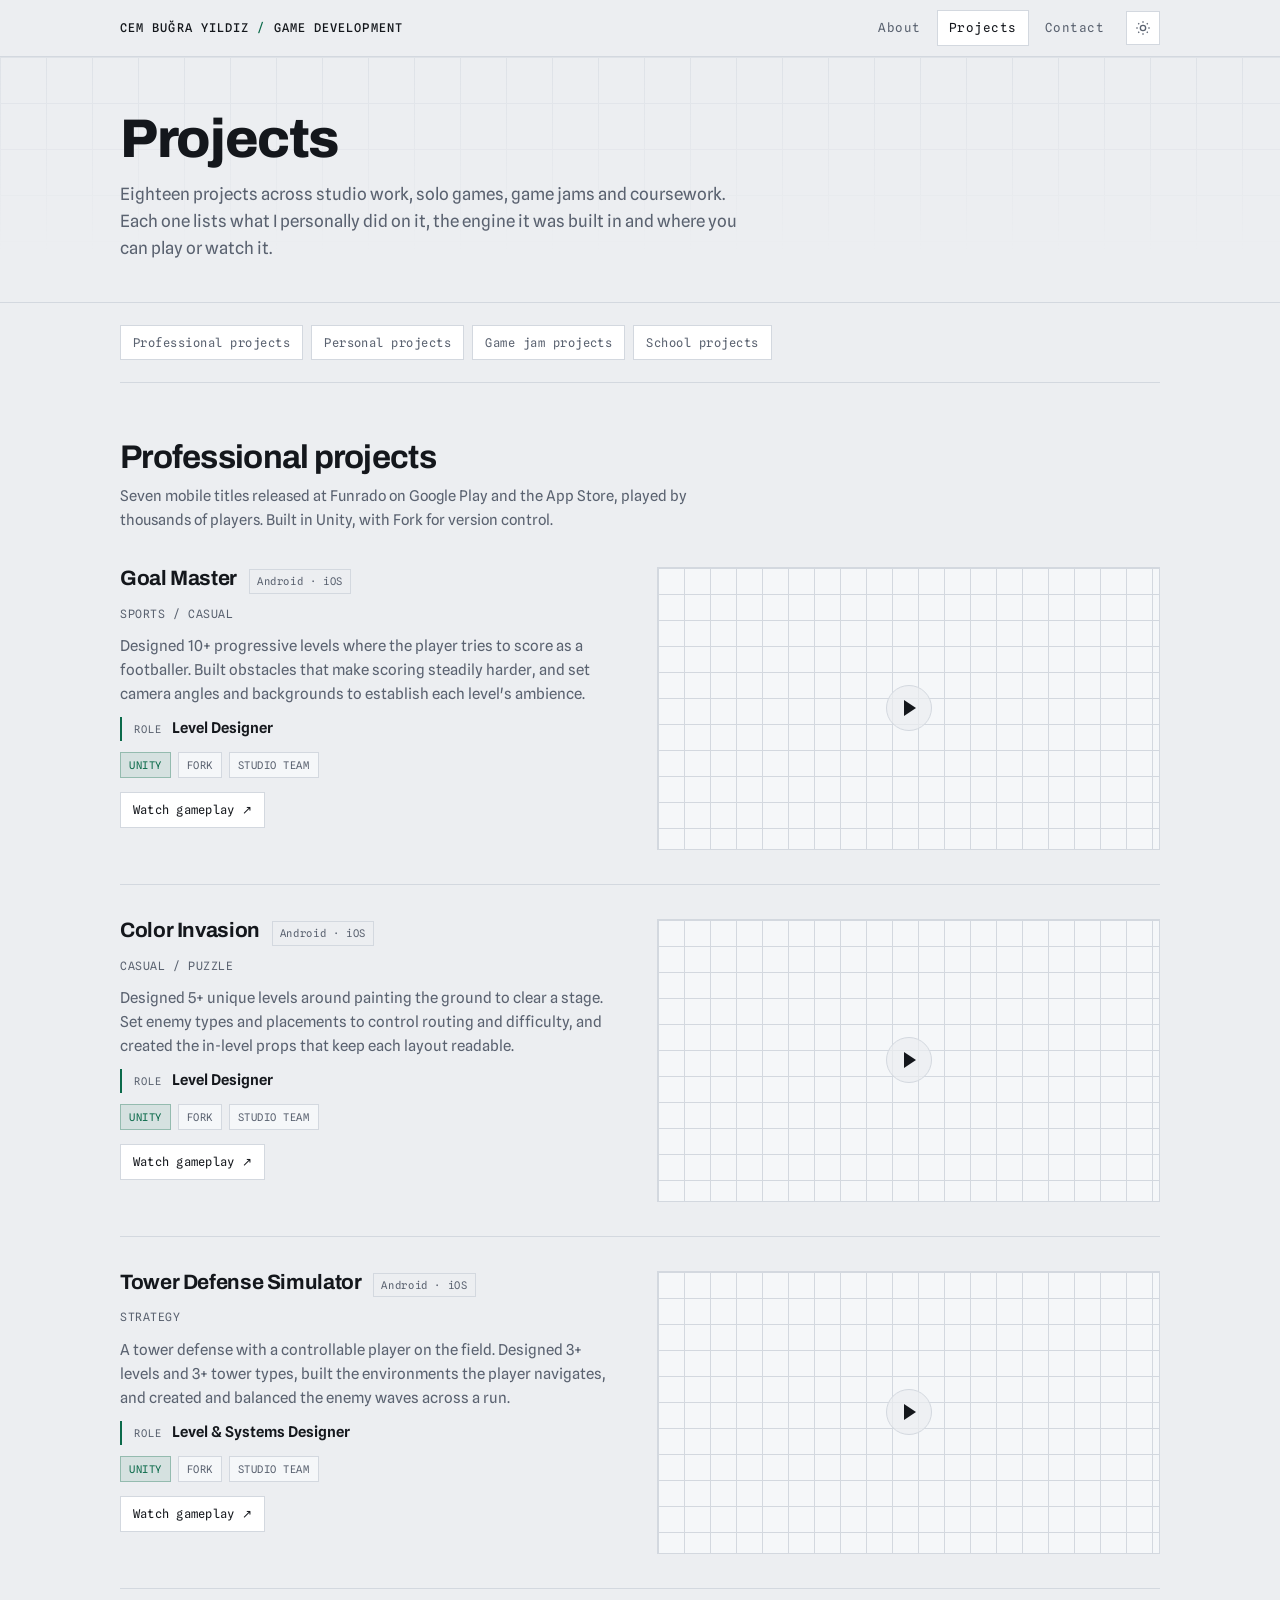
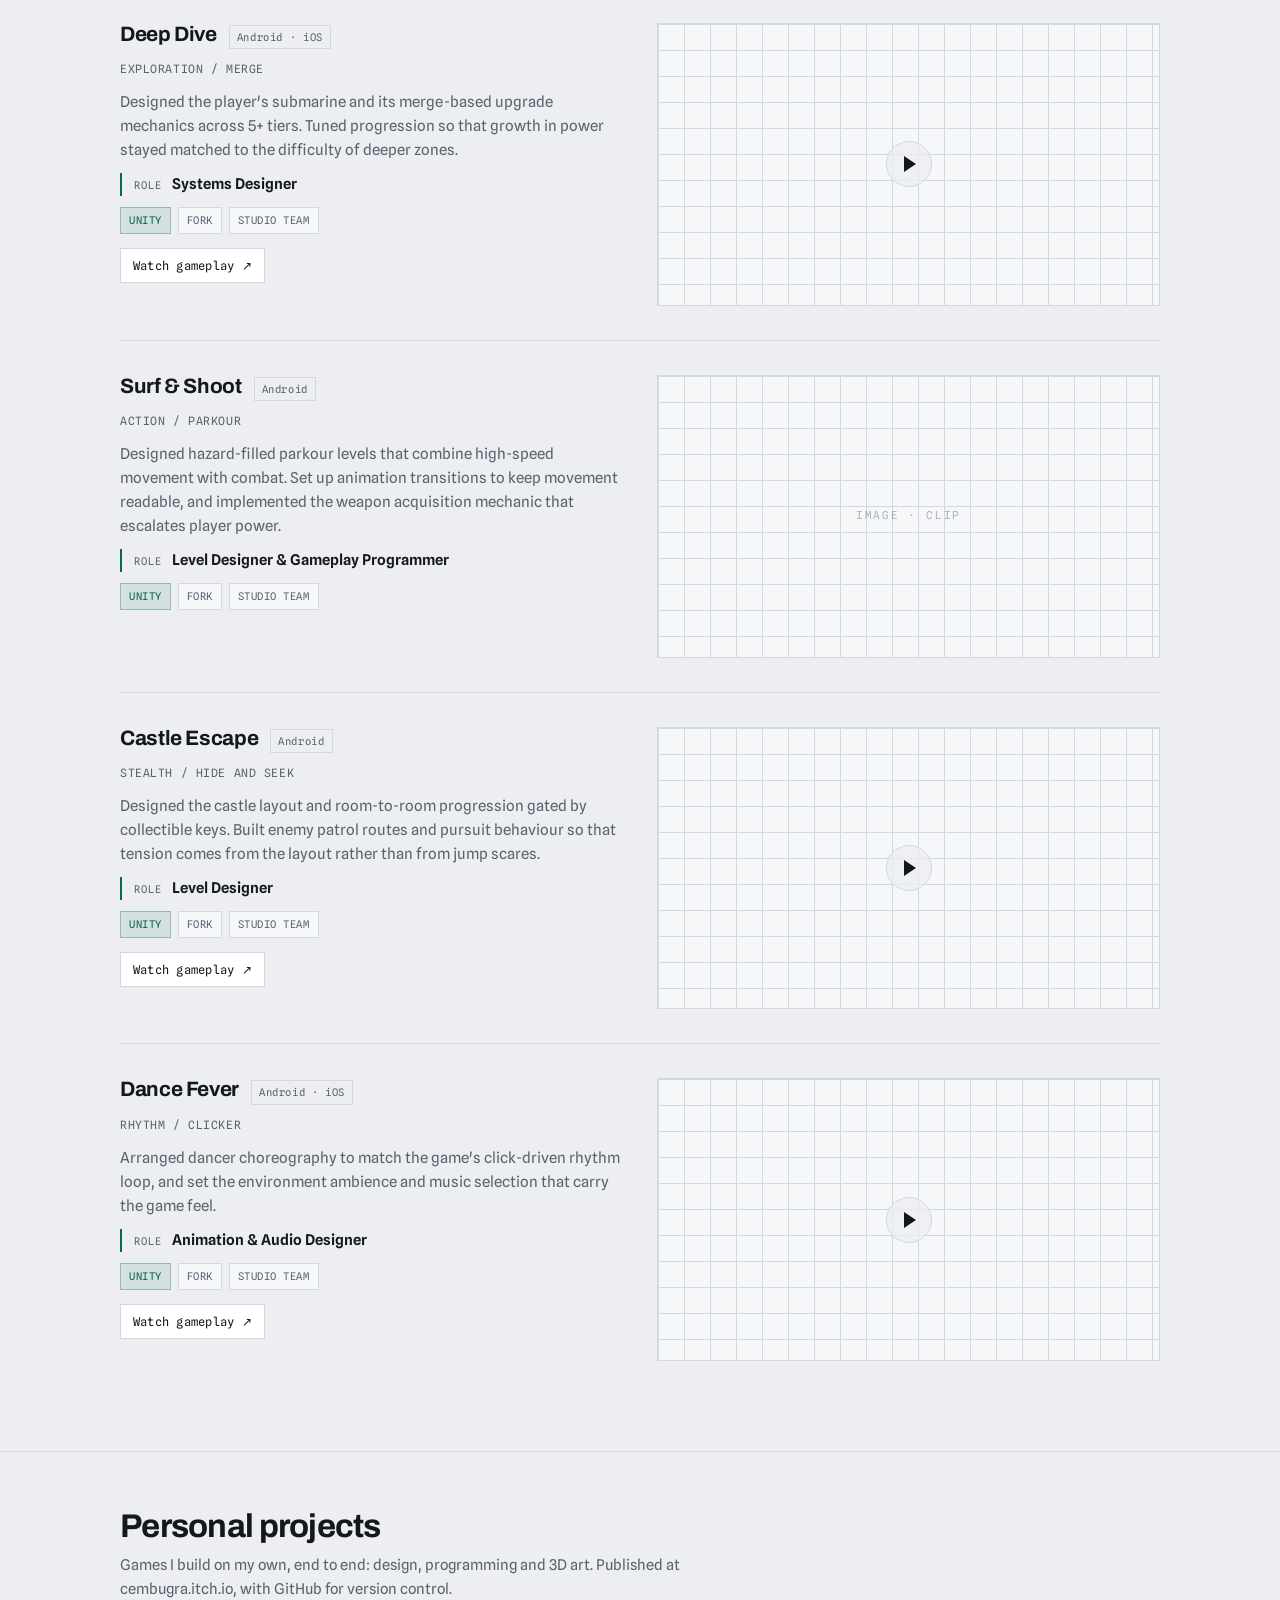
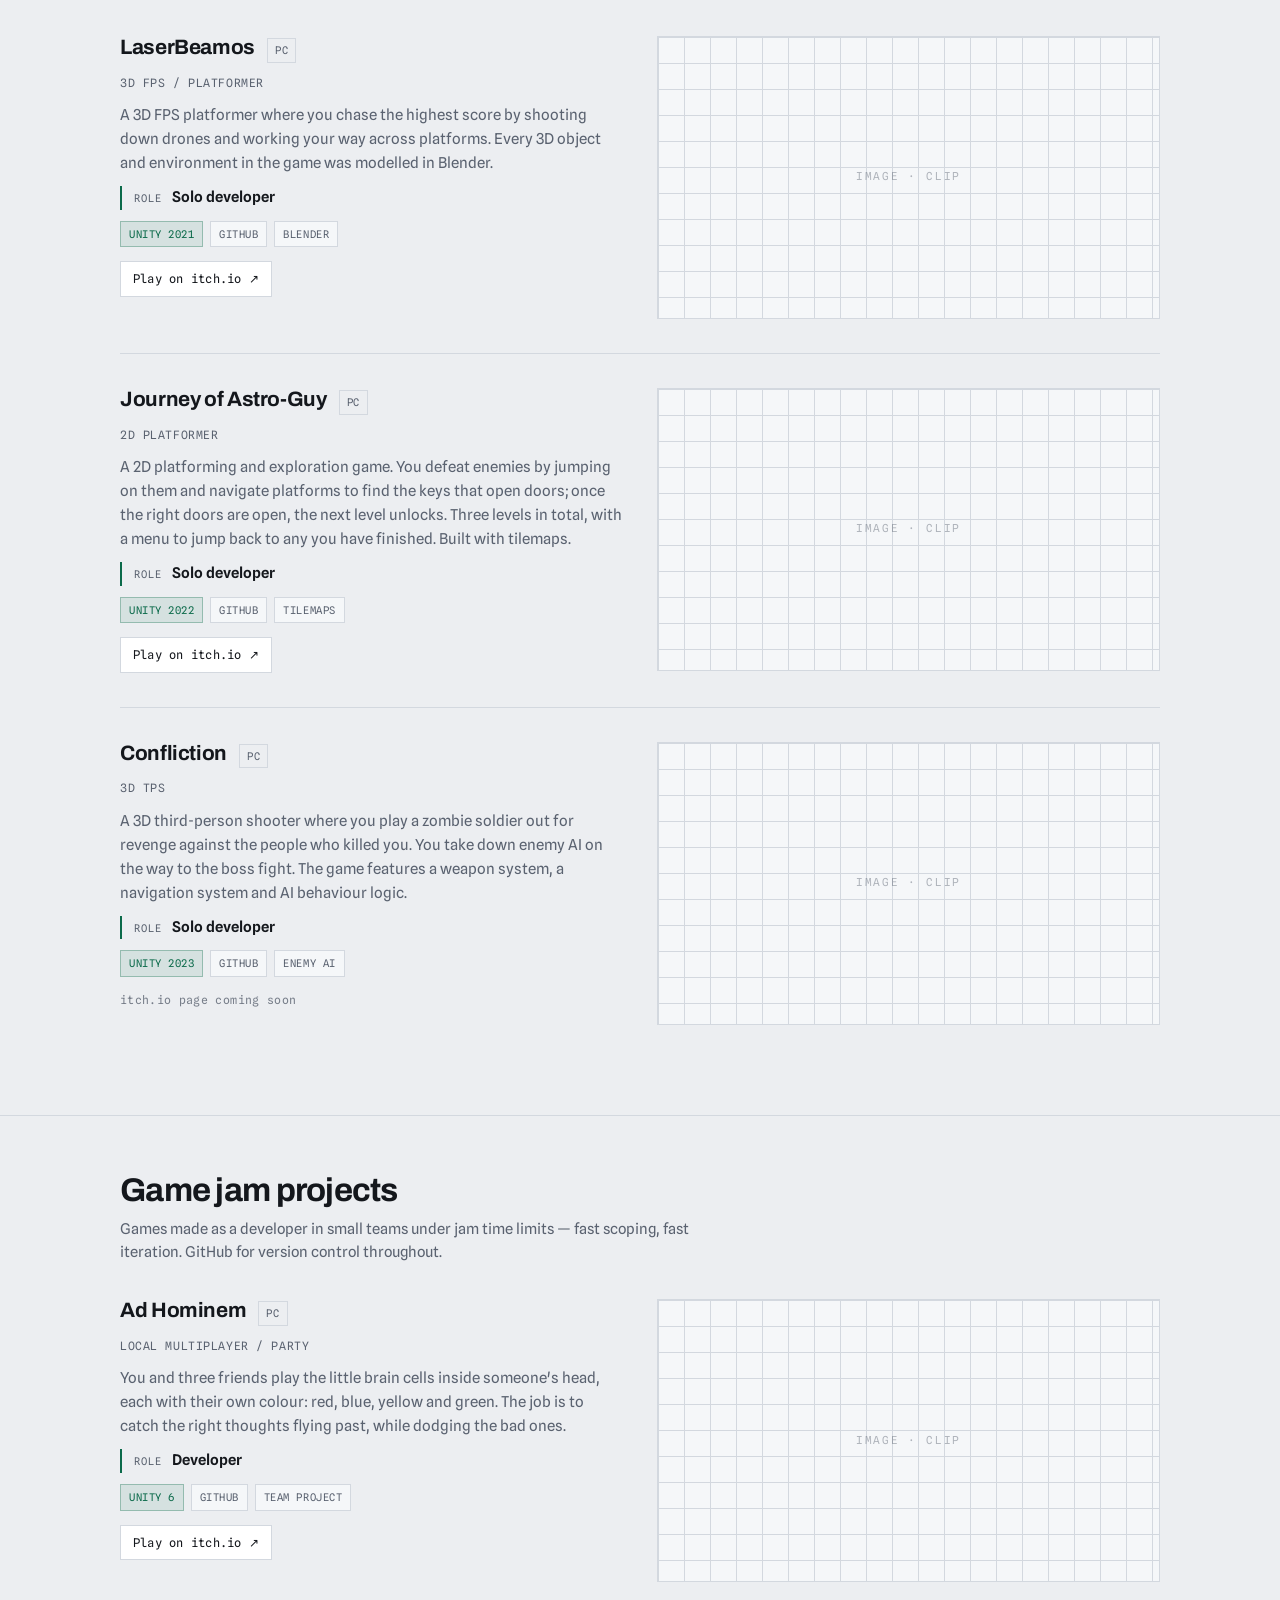
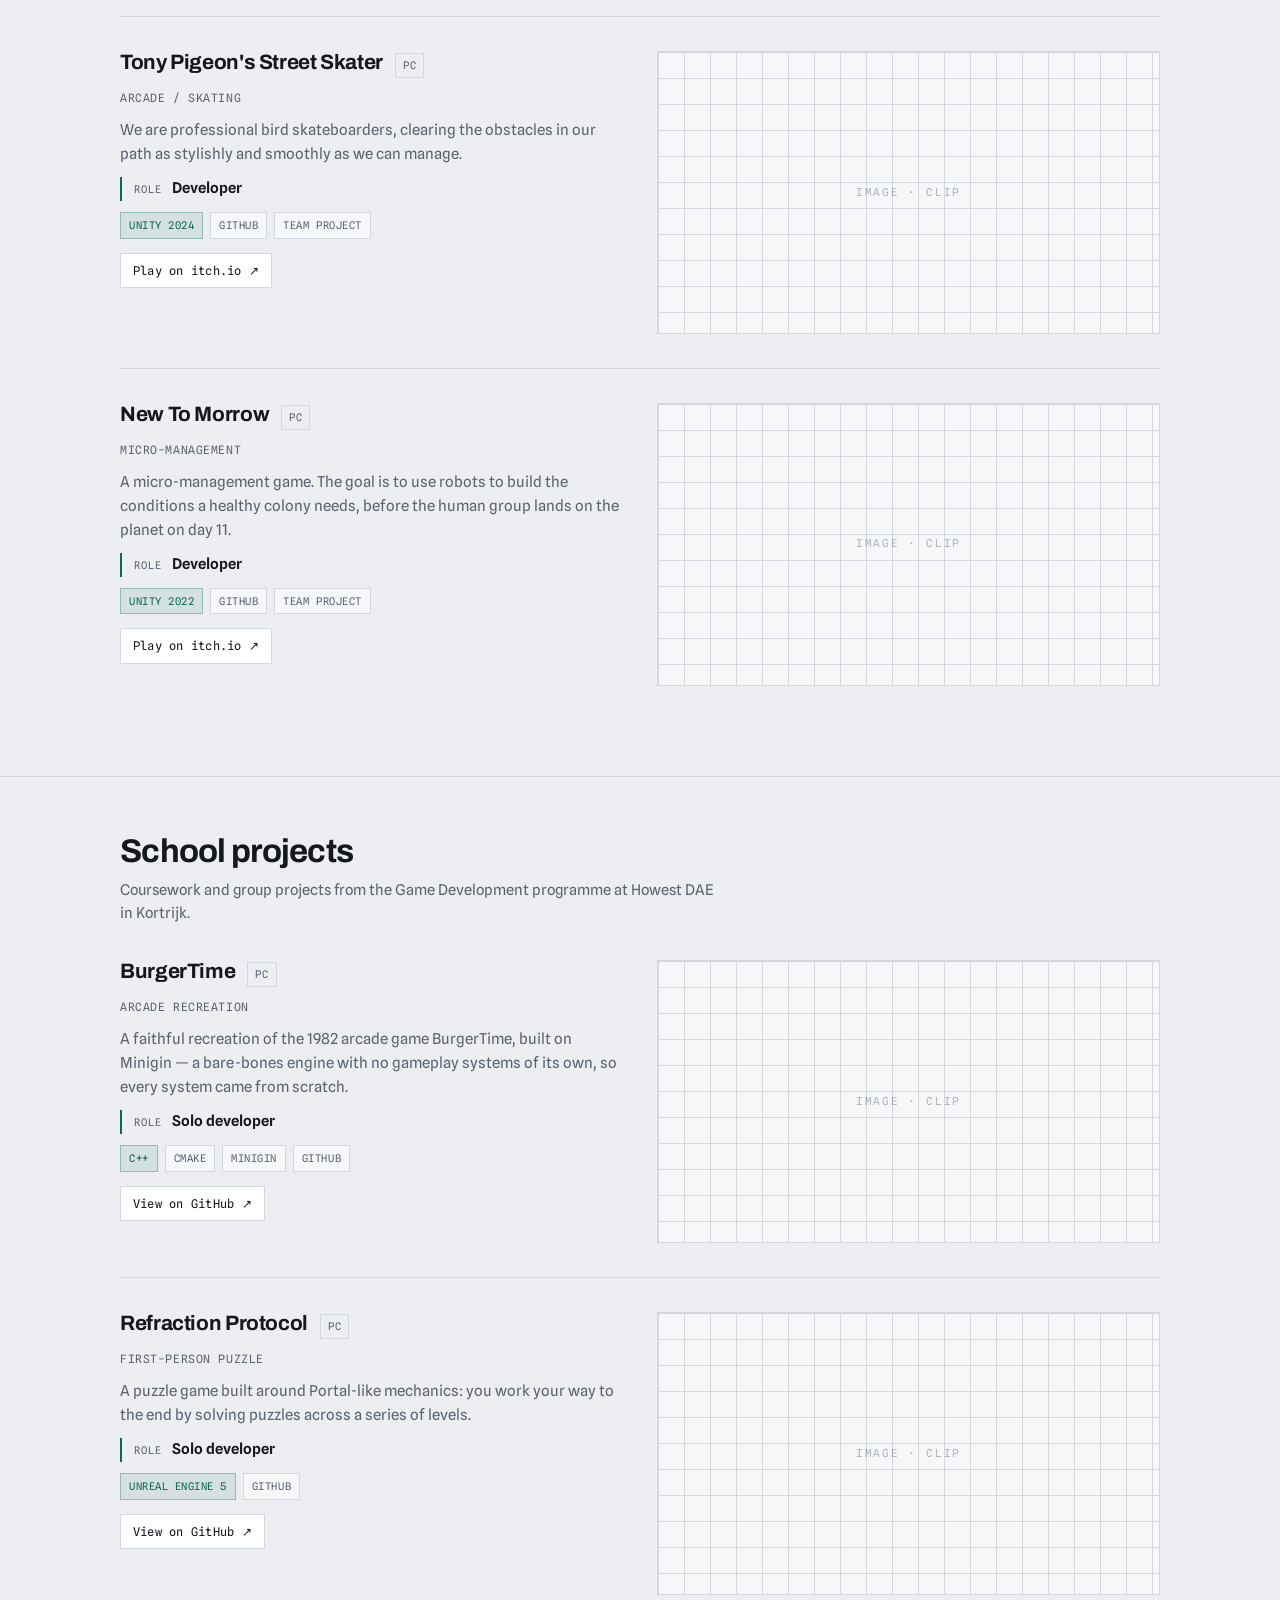
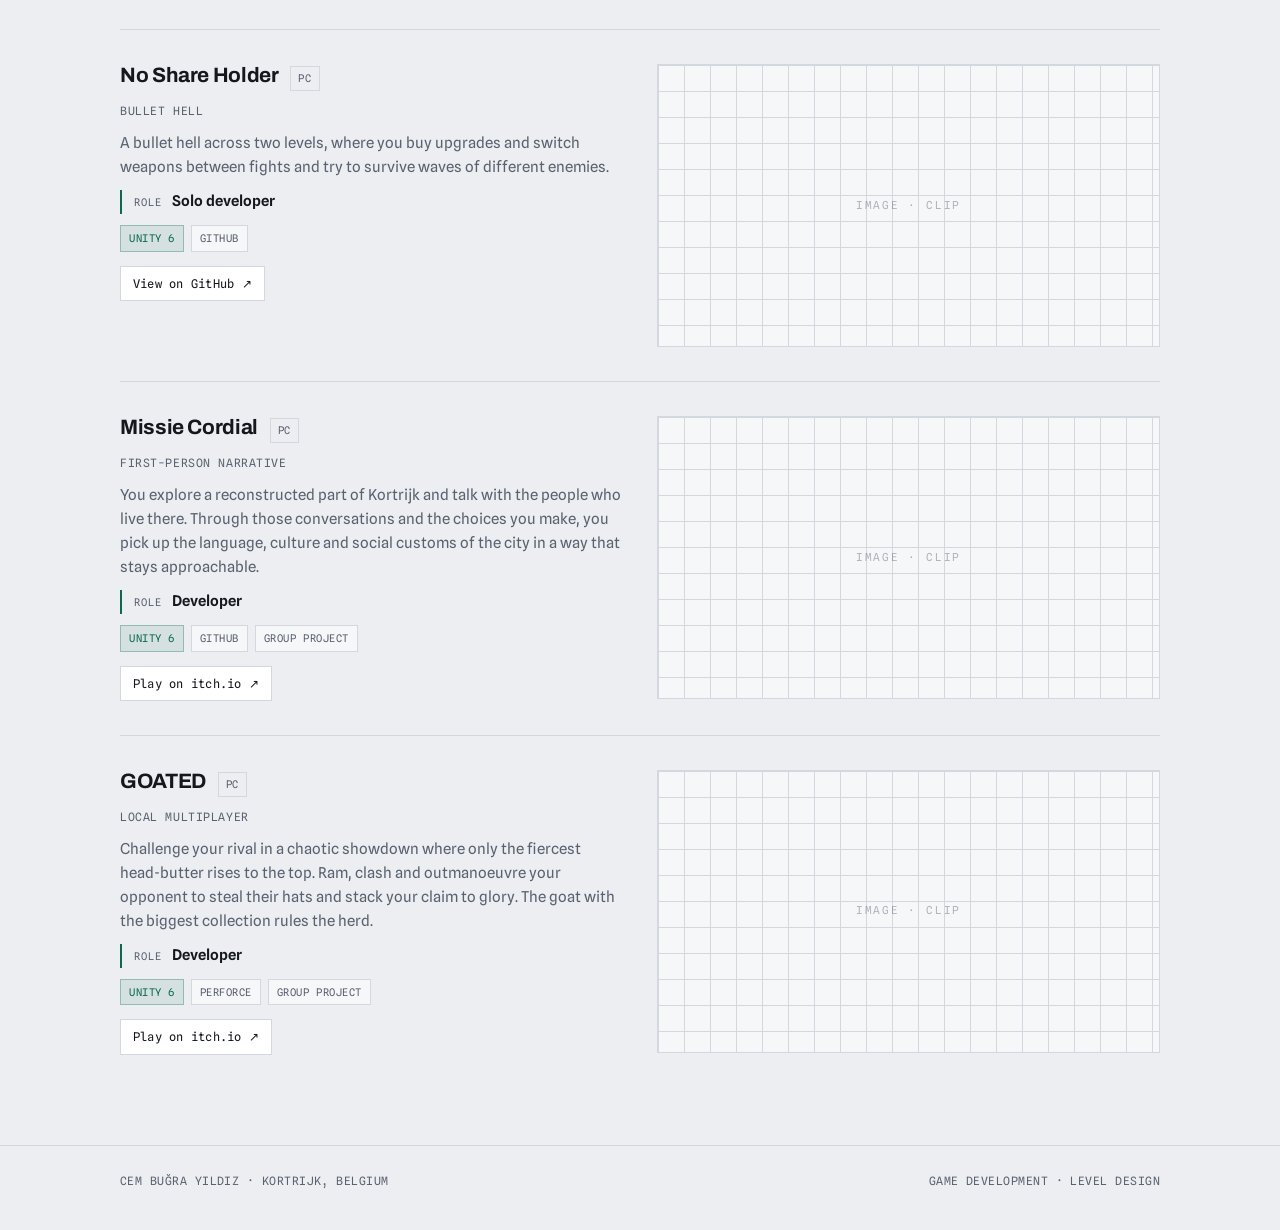
==== projects.html @ ea116410 "Add files via upload" ====
<!doctype html>
<html lang="en">
<head>
<meta charset="utf-8">
<meta name="viewport" content="width=device-width, initial-scale=1, viewport-fit=cover">
<title>Projects — Cem Buğra Yıldız</title>
<meta name="description" content="Cem Bugra Yildiz — game developer and level designer in Kortrijk, Belgium. Seven released mobile titles, personal games, game jams and school projects.">
<link rel="preconnect" href="https://fonts.googleapis.com"><link rel="preconnect" href="https://fonts.gstatic.com" crossorigin><link rel="stylesheet" href="https://fonts.googleapis.com/css2?family=Archivo:wght@500;600;700;800&family=Spline+Sans:wght@400;500;600&family=Spline+Sans+Mono:wght@400;500&display=swap">
<link rel="stylesheet" href="style.css">
<script>(function(){try{var t=localStorage.getItem('cby-theme');
if(t==='dark'||t==='light')document.documentElement.setAttribute('data-theme',t);}catch(e){}})();</script>
</head>
<body>
<nav class="nav"><div class="wrap nav-in"><a class="nav-mark" href="index.html">CEM BUĞRA YILDIZ <b>/</b> GAME DEVELOPMENT</a><div class="nav-links"><a class="nav-link" href="index.html">About</a><a class="nav-link on" href="projects.html">Projects</a><a class="nav-link" href="contact.html">Contact</a><button class="themer" type="button" aria-label="Switch colour theme"><svg class="sun" viewBox="0 0 24 24" fill="none" stroke="currentColor" stroke-width="2"><circle cx="12" cy="12" r="4"/><path d="M12 2v2M12 20v2M4.9 4.9l1.4 1.4M17.7 17.7l1.4 1.4M2 12h2M20 12h2M4.9 19.1l1.4-1.4M17.7 6.3l1.4-1.4"/></svg><svg class="moon" viewBox="0 0 24 24" fill="none" stroke="currentColor" stroke-width="2"><path d="M21 12.8A9 9 0 1 1 11.2 3a7 7 0 0 0 9.8 9.8z"/></svg></button></div></div></nav>
<div class="page is-active"><header class="gridbg"><div class="wrap phead"><h1>Projects</h1><p>Eighteen projects across studio work, solo games, game jams and coursework. Each one lists what I personally did on it, the engine it was built in and where you can play or watch it.</p></div></header><div class="wrap"><div class="jump"><a href="#professional">Professional projects</a><a href="#personal">Personal projects</a><a href="#jams">Game jam projects</a><a href="#school">School projects</a></div></div><main><section id="professional"><div class="wrap"><div class="sec-head"><h2>Professional projects</h2><p class="sec-note">Seven mobile titles released at Funrado on Google Play and the App Store, played by thousands of players. Built in Unity, with Fork for version control.</p></div><article class="proj"><div class="proj-text"><div class="proj-head"><h3>Goal Master</h3><span class="plat">Android · iOS</span></div><div class="genre">Sports / Casual</div><p>Designed 10+ progressive levels where the player tries to score as a footballer. Built obstacles that make scoring steadily harder, and set camera angles and backgrounds to establish each level's ambience.</p><div class="role-line"><span class="k">Role</span><span class="v">Level Designer</span></div><div class="meta"><span class="chip engine">Unity</span><span class="chip">Fork</span><span class="chip">Studio team</span></div><div class="proj-links"><a class="btn btn-sm" href="https://youtu.be/RRbaoextvzc" target="_blank" rel="noopener">Watch gameplay &#8599;</a></div></div><div class="proj-media" data-yt="RRbaoextvzc"><img class="thumb" src="https://i.ytimg.com/vi/RRbaoextvzc/hqdefault.jpg" alt="" loading="lazy"><button class="media-btn" type="button" aria-label="Play Goal Master gameplay"><span class="play"></span></button></div></article><article class="proj"><div class="proj-text"><div class="proj-head"><h3>Color Invasion</h3><span class="plat">Android · iOS</span></div><div class="genre">Casual / Puzzle</div><p>Designed 5+ unique levels around painting the ground to clear a stage. Set enemy types and placements to control routing and difficulty, and created the in-level props that keep each layout readable.</p><div class="role-line"><span class="k">Role</span><span class="v">Level Designer</span></div><div class="meta"><span class="chip engine">Unity</span><span class="chip">Fork</span><span class="chip">Studio team</span></div><div class="proj-links"><a class="btn btn-sm" href="https://youtu.be/FBqO256Bu5w" target="_blank" rel="noopener">Watch gameplay &#8599;</a></div></div><div class="proj-media" data-yt="FBqO256Bu5w"><img class="thumb" src="https://i.ytimg.com/vi/FBqO256Bu5w/hqdefault.jpg" alt="" loading="lazy"><button class="media-btn" type="button" aria-label="Play Color Invasion gameplay"><span class="play"></span></button></div></article><article class="proj"><div class="proj-text"><div class="proj-head"><h3>Tower Defense Simulator</h3><span class="plat">Android · iOS</span></div><div class="genre">Strategy</div><p>A tower defense with a controllable player on the field. Designed 3+ levels and 3+ tower types, built the environments the player navigates, and created and balanced the enemy waves across a run.</p><div class="role-line"><span class="k">Role</span><span class="v">Level &amp; Systems Designer</span></div><div class="meta"><span class="chip engine">Unity</span><span class="chip">Fork</span><span class="chip">Studio team</span></div><div class="proj-links"><a class="btn btn-sm" href="https://youtu.be/MeSugsAXxDk" target="_blank" rel="noopener">Watch gameplay &#8599;</a></div></div><div class="proj-media" data-yt="MeSugsAXxDk"><img class="thumb" src="https://i.ytimg.com/vi/MeSugsAXxDk/hqdefault.jpg" alt="" loading="lazy"><button class="media-btn" type="button" aria-label="Play Tower Defense Simulator gameplay"><span class="play"></span></button></div></article><article class="proj"><div class="proj-text"><div class="proj-head"><h3>Deep Dive</h3><span class="plat">Android · iOS</span></div><div class="genre">Exploration / Merge</div><p>Designed the player's submarine and its merge-based upgrade mechanics across 5+ tiers. Tuned progression so that growth in power stayed matched to the difficulty of deeper zones.</p><div class="role-line"><span class="k">Role</span><span class="v">Systems Designer</span></div><div class="meta"><span class="chip engine">Unity</span><span class="chip">Fork</span><span class="chip">Studio team</span></div><div class="proj-links"><a class="btn btn-sm" href="https://youtu.be/DkBR84_H1lg" target="_blank" rel="noopener">Watch gameplay &#8599;</a></div></div><div class="proj-media" data-yt="DkBR84_H1lg"><img class="thumb" src="https://i.ytimg.com/vi/DkBR84_H1lg/hqdefault.jpg" alt="" loading="lazy"><button class="media-btn" type="button" aria-label="Play Deep Dive gameplay"><span class="play"></span></button></div></article><article class="proj"><div class="proj-text"><div class="proj-head"><h3>Surf &amp; Shoot</h3><span class="plat">Android</span></div><div class="genre">Action / Parkour</div><p>Designed hazard-filled parkour levels that combine high-speed movement with combat. Set up animation transitions to keep movement readable, and implemented the weapon acquisition mechanic that escalates player power.</p><div class="role-line"><span class="k">Role</span><span class="v">Level Designer &amp; Gameplay Programmer</span></div><div class="meta"><span class="chip engine">Unity</span><span class="chip">Fork</span><span class="chip">Studio team</span></div><div class="proj-links"></div></div><div class="proj-media"><span class="ph">Image · Clip</span></div></article><article class="proj"><div class="proj-text"><div class="proj-head"><h3>Castle Escape</h3><span class="plat">Android</span></div><div class="genre">Stealth / Hide and Seek</div><p>Designed the castle layout and room-to-room progression gated by collectible keys. Built enemy patrol routes and pursuit behaviour so that tension comes from the layout rather than from jump scares.</p><div class="role-line"><span class="k">Role</span><span class="v">Level Designer</span></div><div class="meta"><span class="chip engine">Unity</span><span class="chip">Fork</span><span class="chip">Studio team</span></div><div class="proj-links"><a class="btn btn-sm" href="https://youtu.be/_VkfU6dRfOo" target="_blank" rel="noopener">Watch gameplay &#8599;</a></div></div><div class="proj-media" data-yt="_VkfU6dRfOo"><img class="thumb" src="https://i.ytimg.com/vi/_VkfU6dRfOo/hqdefault.jpg" alt="" loading="lazy"><button class="media-btn" type="button" aria-label="Play Castle Escape gameplay"><span class="play"></span></button></div></article><article class="proj"><div class="proj-text"><div class="proj-head"><h3>Dance Fever</h3><span class="plat">Android · iOS</span></div><div class="genre">Rhythm / Clicker</div><p>Arranged dancer choreography to match the game's click-driven rhythm loop, and set the environment ambience and music selection that carry the game feel.</p><div class="role-line"><span class="k">Role</span><span class="v">Animation &amp; Audio Designer</span></div><div class="meta"><span class="chip engine">Unity</span><span class="chip">Fork</span><span class="chip">Studio team</span></div><div class="proj-links"><a class="btn btn-sm" href="https://youtu.be/Z0olkvZNVis" target="_blank" rel="noopener">Watch gameplay &#8599;</a></div></div><div class="proj-media" data-yt="Z0olkvZNVis"><img class="thumb" src="https://i.ytimg.com/vi/Z0olkvZNVis/hqdefault.jpg" alt="" loading="lazy"><button class="media-btn" type="button" aria-label="Play Dance Fever gameplay"><span class="play"></span></button></div></article></div></section><section id="personal"><div class="wrap"><div class="sec-head"><h2>Personal projects</h2><p class="sec-note">Games I build on my own, end to end: design, programming and 3D art. Published at cembugra.itch.io, with GitHub for version control.</p></div><article class="proj"><div class="proj-text"><div class="proj-head"><h3>LaserBeamos</h3><span class="plat">PC</span></div><div class="genre">3D FPS / Platformer</div><p>A 3D FPS platformer where you chase the highest score by shooting down drones and working your way across platforms. Every 3D object and environment in the game was modelled in Blender.</p><div class="role-line"><span class="k">Role</span><span class="v">Solo developer</span></div><div class="meta"><span class="chip engine">Unity 2021</span><span class="chip">GitHub</span><span class="chip">Blender</span></div><div class="proj-links"><a class="btn btn-sm" href="https://cembugra.itch.io/laserbeamos" target="_blank" rel="noopener">Play on itch.io &#8599;</a></div></div><div class="proj-media"><span class="ph">Image · Clip</span></div></article><article class="proj"><div class="proj-text"><div class="proj-head"><h3>Journey of Astro-Guy</h3><span class="plat">PC</span></div><div class="genre">2D Platformer</div><p>A 2D platforming and exploration game. You defeat enemies by jumping on them and navigate platforms to find the keys that open doors; once the right doors are open, the next level unlocks. Three levels in total, with a menu to jump back to any you have finished. Built with tilemaps.</p><div class="role-line"><span class="k">Role</span><span class="v">Solo developer</span></div><div class="meta"><span class="chip engine">Unity 2022</span><span class="chip">GitHub</span><span class="chip">Tilemaps</span></div><div class="proj-links"><a class="btn btn-sm" href="https://cembugra.itch.io/journey-of-astro-guy" target="_blank" rel="noopener">Play on itch.io &#8599;</a></div></div><div class="proj-media"><span class="ph">Image · Clip</span></div></article><article class="proj"><div class="proj-text"><div class="proj-head"><h3>Confliction</h3><span class="plat">PC</span></div><div class="genre">3D TPS</div><p>A 3D third-person shooter where you play a zombie soldier out for revenge against the people who killed you. You take down enemy AI on the way to the boss fight. The game features a weapon system, a navigation system and AI behaviour logic.</p><div class="role-line"><span class="k">Role</span><span class="v">Solo developer</span></div><div class="meta"><span class="chip engine">Unity 2023</span><span class="chip">GitHub</span><span class="chip">Enemy AI</span></div><div class="proj-links"><span class="pending">itch.io page coming soon</span></div></div><div class="proj-media"><span class="ph">Image · Clip</span></div></article></div></section><section id="jams"><div class="wrap"><div class="sec-head"><h2>Game jam projects</h2><p class="sec-note">Games made as a developer in small teams under jam time limits — fast scoping, fast iteration. GitHub for version control throughout.</p></div><article class="proj"><div class="proj-text"><div class="proj-head"><h3>Ad Hominem</h3><span class="plat">PC</span></div><div class="genre">Local multiplayer / Party</div><p>You and three friends play the little brain cells inside someone's head, each with their own colour: red, blue, yellow and green. The job is to catch the right thoughts flying past, while dodging the bad ones.</p><div class="role-line"><span class="k">Role</span><span class="v">Developer</span></div><div class="meta"><span class="chip engine">Unity 6</span><span class="chip">GitHub</span><span class="chip">Team project</span></div><div class="proj-links"><a class="btn btn-sm" href="https://uxioma.itch.io/ad-hominem" target="_blank" rel="noopener">Play on itch.io &#8599;</a></div></div><div class="proj-media"><span class="ph">Image · Clip</span></div></article><article class="proj"><div class="proj-text"><div class="proj-head"><h3>Tony Pigeon's Street Skater</h3><span class="plat">PC</span></div><div class="genre">Arcade / Skating</div><p>We are professional bird skateboarders, clearing the obstacles in our path as stylishly and smoothly as we can manage.</p><div class="role-line"><span class="k">Role</span><span class="v">Developer</span></div><div class="meta"><span class="chip engine">Unity 2024</span><span class="chip">GitHub</span><span class="chip">Team project</span></div><div class="proj-links"><a class="btn btn-sm" href="https://kayahx.itch.io/kikkerwertjes" target="_blank" rel="noopener">Play on itch.io &#8599;</a></div></div><div class="proj-media"><span class="ph">Image · Clip</span></div></article><article class="proj"><div class="proj-text"><div class="proj-head"><h3>New To Morrow</h3><span class="plat">PC</span></div><div class="genre">Micro-management</div><p>A micro-management game. The goal is to use robots to build the conditions a healthy colony needs, before the human group lands on the planet on day 11.</p><div class="role-line"><span class="k">Role</span><span class="v">Developer</span></div><div class="meta"><span class="chip engine">Unity 2022</span><span class="chip">GitHub</span><span class="chip">Team project</span></div><div class="proj-links"><a class="btn btn-sm" href="https://adadadadadarts.itch.io/new-tomorrow" target="_blank" rel="noopener">Play on itch.io &#8599;</a></div></div><div class="proj-media"><span class="ph">Image · Clip</span></div></article></div></section><section id="school"><div class="wrap"><div class="sec-head"><h2>School projects</h2><p class="sec-note">Coursework and group projects from the Game Development programme at Howest DAE in Kortrijk.</p></div><article class="proj"><div class="proj-text"><div class="proj-head"><h3>BurgerTime</h3><span class="plat">PC</span></div><div class="genre">Arcade recreation</div><p>A faithful recreation of the 1982 arcade game BurgerTime, built on Minigin — a bare-bones engine with no gameplay systems of its own, so every system came from scratch.</p><div class="role-line"><span class="k">Role</span><span class="v">Solo developer</span></div><div class="meta"><span class="chip engine">C++</span><span class="chip">CMake</span><span class="chip">Minigin</span><span class="chip">GitHub</span></div><div class="proj-links"><a class="btn btn-sm" href="https://github.com/CemBugraYildiz/BurgerTimeGame" target="_blank" rel="noopener">View on GitHub &#8599;</a></div></div><div class="proj-media"><span class="ph">Image · Clip</span></div></article><article class="proj"><div class="proj-text"><div class="proj-head"><h3>Refraction Protocol</h3><span class="plat">PC</span></div><div class="genre">First-person puzzle</div><p>A puzzle game built around Portal-like mechanics: you work your way to the end by solving puzzles across a series of levels.</p><div class="role-line"><span class="k">Role</span><span class="v">Solo developer</span></div><div class="meta"><span class="chip engine">Unreal Engine 5</span><span class="chip">GitHub</span></div><div class="proj-links"><a class="btn btn-sm" href="https://github.com/CemBugraYildiz/Refraction-Protocol-Unreal-Project" target="_blank" rel="noopener">View on GitHub &#8599;</a></div></div><div class="proj-media"><span class="ph">Image · Clip</span></div></article><article class="proj"><div class="proj-text"><div class="proj-head"><h3>No Share Holder</h3><span class="plat">PC</span></div><div class="genre">Bullet hell</div><p>A bullet hell across two levels, where you buy upgrades and switch weapons between fights and try to survive waves of different enemies.</p><div class="role-line"><span class="k">Role</span><span class="v">Solo developer</span></div><div class="meta"><span class="chip engine">Unity 6</span><span class="chip">GitHub</span></div><div class="proj-links"><a class="btn btn-sm" href="https://github.com/CemBugraYildiz/No-Share-Holder-Unity-project" target="_blank" rel="noopener">View on GitHub &#8599;</a></div></div><div class="proj-media"><span class="ph">Image · Clip</span></div></article><article class="proj"><div class="proj-text"><div class="proj-head"><h3>Missie Cordial</h3><span class="plat">PC</span></div><div class="genre">First-person narrative</div><p>You explore a reconstructed part of Kortrijk and talk with the people who live there. Through those conversations and the choices you make, you pick up the language, culture and social customs of the city in a way that stays approachable.</p><div class="role-line"><span class="k">Role</span><span class="v">Developer</span></div><div class="meta"><span class="chip engine">Unity 6</span><span class="chip">GitHub</span><span class="chip">Group project</span></div><div class="proj-links"><a class="btn btn-sm" href="https://majidyasari.itch.io/missie-cordial" target="_blank" rel="noopener">Play on itch.io &#8599;</a></div></div><div class="proj-media"><span class="ph">Image · Clip</span></div></article><article class="proj"><div class="proj-text"><div class="proj-head"><h3>GOATED</h3><span class="plat">PC</span></div><div class="genre">Local multiplayer</div><p>Challenge your rival in a chaotic showdown where only the fiercest head-butter rises to the top. Ram, clash and outmanoeuvre your opponent to steal their hats and stack your claim to glory. The goat with the biggest collection rules the herd.</p><div class="role-line"><span class="k">Role</span><span class="v">Developer</span></div><div class="meta"><span class="chip engine">Unity 6</span><span class="chip">Perforce</span><span class="chip">Group project</span></div><div class="proj-links"><a class="btn btn-sm" href="https://darkbluesnowfox.itch.io/goated" target="_blank" rel="noopener">Play on itch.io &#8599;</a></div></div><div class="proj-media"><span class="ph">Image · Clip</span></div></article></div></section></main></div>
<footer><div class="wrap foot"><span>CEM BUĞRA YILDIZ · KORTRIJK, BELGIUM</span><span>GAME DEVELOPMENT · LEVEL DESIGN</span></div></footer>
<script src="app.js"></script>
</body>
</html>
---- style.css ----
/* Layout: a plan-view document — project rows pair a metadata-led description
   with a media slot, over the blockout grid a level designer works on. */
:root{
  --bg:#ECEEF1; --surface:#FFFFFF; --surface-2:#F5F7F9;
  --fg:#14171C; --muted:#5A6270; --line:#D3D8DF;
  --accent:#0B6A4A; --accent-soft:rgba(11,106,74,.10); --on-accent:#FFFFFF;
  --font-display:'Archivo','Helvetica Neue',Arial,sans-serif;
  --font-body:'Spline Sans','Helvetica Neue',Arial,sans-serif;
  --font-mono:'Spline Sans Mono',ui-monospace,SFMono-Regular,Menlo,monospace;
  --wrap:1080px;
}
@media (prefers-color-scheme: dark){
  :root:not([data-theme="light"]){
    --bg:#0E1115; --surface:#161A20; --surface-2:#1B2027;
    --fg:#E8EBEF; --muted:#98A2B0; --line:#272E38;
    --accent:#3ECF93; --accent-soft:rgba(62,207,147,.16); --on-accent:#0E1115;
    color-scheme:dark;
  }
}
:root[data-theme="dark"]{
  --bg:#0E1115; --surface:#161A20; --surface-2:#1B2027;
  --fg:#E8EBEF; --muted:#98A2B0; --line:#272E38;
  --accent:#3ECF93; --accent-soft:rgba(62,207,147,.16); --on-accent:#0E1115;
  color-scheme:dark;
}

*{box-sizing:border-box}
html{-webkit-text-size-adjust:100%}
body{background:var(--bg);color:var(--fg);font-family:var(--font-body);
  font-size:16px;line-height:1.6;margin:0;-webkit-font-smoothing:antialiased}
h1,h2,h3{font-family:var(--font-display);text-wrap:balance;margin:0;line-height:1.1}
p{margin:0}
img{max-width:100%}
a{color:inherit}
.wrap{width:100%;max-width:var(--wrap);margin:0 auto;padding-inline:20px}
.page{display:none}
.page.is-active{display:block}

/* ---- nav ---- */
.nav{position:sticky;top:env(safe-area-inset-top,0px);z-index:60;
  background:color-mix(in srgb,var(--bg) 88%,transparent);
  backdrop-filter:blur(10px);border-bottom:1px solid var(--line)}
.nav-in{display:flex;align-items:center;gap:16px;min-height:56px;flex-wrap:wrap}
.nav-mark{font-family:var(--font-mono);font-size:12px;letter-spacing:.09em;
  text-transform:uppercase;font-weight:500;white-space:nowrap;text-decoration:none}
.nav-mark b{color:var(--accent);font-weight:500}
.nav-links{display:flex;gap:4px;margin-left:auto;flex-wrap:wrap;align-items:center}
.nav-links a{font-family:var(--font-mono);font-size:12.5px;letter-spacing:.04em;
  color:var(--muted);text-decoration:none;padding:7px 11px;border:1px solid transparent}
.nav-links a:hover{color:var(--fg)}
.nav-links a.on{color:var(--fg);border-color:var(--line);background:var(--surface)}
.themer{display:grid;place-items:center;width:34px;height:34px;margin-left:6px;
  border:1px solid var(--line);background:var(--surface);color:var(--muted);
  cursor:pointer;padding:0;flex:none}
.themer:hover{color:var(--accent);border-color:var(--accent)}
.themer svg{width:16px;height:16px}
.themer .moon{display:none}
:root[data-theme="dark"] .themer .moon{display:block}
:root[data-theme="dark"] .themer .sun{display:none}
@media (prefers-color-scheme: dark){
  :root:not([data-theme="light"]) .themer .moon{display:block}
  :root:not([data-theme="light"]) .themer .sun{display:none}
}

/* ---- grid motif ---- */
.gridbg{position:relative;overflow:hidden;border-bottom:1px solid var(--line)}
.gridbg::before{content:"";position:absolute;inset:0;pointer-events:none;
  background-image:linear-gradient(var(--line) 1px,transparent 1px),
                   linear-gradient(90deg,var(--line) 1px,transparent 1px);
  background-size:46px 46px;opacity:.55;
  -webkit-mask-image:linear-gradient(to bottom,#000 0%,transparent 80%);
  mask-image:linear-gradient(to bottom,#000 0%,transparent 80%)}
.gridbg > *{position:relative}

/* ---- hero ---- */
.hero-in{padding-block:58px 44px}
.avail{display:inline-flex;align-items:center;gap:9px;font-family:var(--font-mono);
  font-size:12px;letter-spacing:.06em;text-transform:uppercase;color:var(--accent);
  background:var(--accent-soft);border:1px solid color-mix(in srgb,var(--accent) 30%,transparent);
  padding:6px 12px;margin-bottom:26px}
.avail .dot{width:6px;height:6px;background:var(--accent);border-radius:50%;flex:none}
h1{font-size:clamp(2.5rem,8vw,4.6rem);font-weight:800;letter-spacing:-.025em;margin-bottom:14px}
.role{font-family:var(--font-display);font-weight:600;color:var(--accent);
  font-size:clamp(1.02rem,3vw,1.4rem);letter-spacing:-.01em;margin-bottom:22px}
.lede{max-width:64ch;font-size:clamp(1rem,2.2vw,1.08rem);color:var(--muted);margin-bottom:14px}
.lede:last-of-type{margin-bottom:30px}
.links{display:flex;flex-wrap:wrap;gap:10px}
.btn{display:inline-flex;align-items:center;gap:8px;font-family:var(--font-mono);
  font-size:13px;letter-spacing:.02em;padding:10px 15px;border:1px solid var(--line);
  background:var(--surface);color:var(--fg);text-decoration:none;cursor:pointer;
  transition:border-color .15s,color .15s,background .15s}
.btn:hover{border-color:var(--accent);color:var(--accent)}
.btn-primary{background:var(--accent);border-color:var(--accent);color:var(--on-accent)}
.btn-primary:hover{background:var(--accent);color:var(--on-accent);filter:brightness(1.08)}
.btn-sm{padding:7px 12px;font-size:12px}
.btn svg{width:14px;height:14px;flex:none}

.stats{display:grid;grid-template-columns:repeat(auto-fit,minmax(160px,1fr));
  border-top:1px solid var(--line);margin-top:34px}
.stat{padding:20px 20px 20px 22px;border-right:1px solid var(--line);
  display:flex;flex-direction:column;gap:7px}
.stat:first-child{padding-left:0}
.stat:last-child{border-right:0}
.stat .n{font-family:var(--font-display);font-weight:700;font-size:1.85rem;line-height:1;
  letter-spacing:-.02em;font-variant-numeric:tabular-nums}
.stat .l{font-family:var(--font-mono);font-size:11.5px;letter-spacing:.07em;
  text-transform:uppercase;color:var(--muted);line-height:1.4}

/* ---- page header (Projects / Contact) ---- */
.phead{padding-block:52px 40px}
.phead h1{font-size:clamp(2.1rem,6.4vw,3.4rem);margin-bottom:12px}
.phead p{max-width:62ch;color:var(--muted);font-size:clamp(1rem,2.2vw,1.06rem)}

/* ---- sections ---- */
section{padding-block:56px;border-bottom:1px solid var(--line)}
section:last-of-type{border-bottom:0}
.sec-head h2{font-size:clamp(1.5rem,4.2vw,2.05rem);font-weight:700;
  letter-spacing:-.022em;margin-bottom:10px}
.sec-note{font-size:14.8px;color:var(--muted);max-width:66ch}

/* ---- discipline cards ---- */
.disc{display:grid;grid-template-columns:repeat(auto-fit,minmax(255px,1fr));
  gap:1px;background:var(--line);border:1px solid var(--line);margin-top:26px}
.disc-item{background:var(--surface);padding:22px;min-width:0}
.disc-item h3{font-size:1.08rem;font-weight:700;margin-bottom:9px;letter-spacing:-.012em}
.disc-item h3::before{content:"";display:block;width:26px;height:3px;
  background:var(--accent);margin-bottom:12px}
.disc-item p{font-size:14.6px;color:var(--muted)}

/* ---- skills ---- */
.skills{display:grid;grid-template-columns:repeat(auto-fit,minmax(260px,1fr));
  gap:1px;background:var(--line);border:1px solid var(--line);margin-top:26px}
.skill{background:var(--surface);padding:18px;min-width:0}
.skill h3{font-family:var(--font-mono);font-size:11.5px;letter-spacing:.08em;
  text-transform:uppercase;color:var(--accent);font-weight:500;margin-bottom:9px}
.skill p{font-size:14.6px;color:var(--muted)}

/* ---- background ---- */
.bg-list{margin-top:26px;display:grid}
.bg-item{padding-block:20px;border-top:1px solid var(--line);display:grid;gap:5px}
.bg-item:first-child{border-top:0;padding-top:4px}
.bg-item h3{font-size:1.06rem;font-weight:700;letter-spacing:-.012em}
.bg-when{font-family:var(--font-mono);font-size:11.5px;letter-spacing:.04em;color:var(--muted)}
.bg-item p{font-size:14.6px;color:var(--muted);max-width:68ch}

/* ---- languages ---- */
.langs{display:flex;flex-wrap:wrap;gap:8px;margin-top:22px}
.lang{display:flex;align-items:baseline;gap:8px;border:1px solid var(--line);
  background:var(--surface);padding:8px 13px}
.lang b{font-weight:600;font-size:14.5px}
.lang span{font-family:var(--font-mono);font-size:11px;letter-spacing:.05em;
  text-transform:uppercase;color:var(--muted)}

/* ---- jump links ---- */
.jump{display:flex;flex-wrap:wrap;gap:8px;padding-block:22px;border-bottom:1px solid var(--line)}
.jump a{font-family:var(--font-mono);font-size:12px;letter-spacing:.04em;
  color:var(--muted);text-decoration:none;border:1px solid var(--line);padding:7px 12px;
  background:var(--surface)}
.jump a:hover{color:var(--accent);border-color:var(--accent)}

/* ---- project rows ---- */
.proj{display:grid;gap:18px;padding-block:34px;border-top:1px solid var(--line)}
.proj:first-of-type{border-top:0}
.proj-media{order:-1}
@media (min-width:800px){
  .proj{grid-template-columns:1fr 1fr;gap:34px;align-items:start}
  .proj-media{order:0}
}
.proj-text{display:flex;flex-direction:column;gap:11px;min-width:0}
.proj-head{display:flex;align-items:baseline;gap:12px;flex-wrap:wrap}
.proj-text h3{font-size:1.3rem;font-weight:700;letter-spacing:-.018em}
.plat{font-family:var(--font-mono);font-size:10.5px;letter-spacing:.06em;color:var(--muted);
  border:1px solid var(--line);padding:3px 7px;white-space:nowrap}
.genre{font-family:var(--font-mono);font-size:11.5px;letter-spacing:.05em;
  text-transform:uppercase;color:var(--muted)}
.proj-text > p{font-size:15px;color:var(--muted);max-width:58ch}
.role-line{display:flex;align-items:baseline;gap:10px;flex-wrap:wrap;
  border-left:2px solid var(--accent);padding-left:12px}
.role-line .k{font-family:var(--font-mono);font-size:10.5px;letter-spacing:.09em;
  text-transform:uppercase;color:var(--muted)}
.role-line .v{font-weight:600;font-size:14.8px}
.meta{display:flex;flex-wrap:wrap;gap:7px}
.chip{font-family:var(--font-mono);font-size:10.5px;letter-spacing:.05em;text-transform:uppercase;
  border:1px solid var(--line);padding:4px 8px;color:var(--muted);background:var(--surface-2)}
.chip.engine{color:var(--accent);background:var(--accent-soft);
  border-color:color-mix(in srgb,var(--accent) 32%,transparent)}
.proj-links{display:flex;flex-wrap:wrap;gap:9px;margin-top:3px}
.pending{font-family:var(--font-mono);font-size:11.5px;letter-spacing:.03em;
  color:var(--muted);opacity:.8}

/* ---- media box ---- */
.proj-media{position:relative;aspect-ratio:16/9;overflow:hidden;border:1px solid var(--line);
  background-color:var(--surface-2);max-width:100%;
  background-image:linear-gradient(var(--line) 1px,transparent 1px),
                   linear-gradient(90deg,var(--line) 1px,transparent 1px);
  background-size:26px 26px}
.proj-media .thumb{position:absolute;inset:0;width:100%;height:100%;object-fit:cover;display:block}
.proj-media .thumb.is-failed{display:none}
.proj-media iframe{position:absolute;inset:0;width:100%;height:100%;border:0;z-index:2}
.ph{position:absolute;inset:0;display:grid;place-items:center;font-family:var(--font-mono);
  font-size:11px;letter-spacing:.16em;text-transform:uppercase;color:var(--muted);opacity:.45}
.media-btn{position:absolute;inset:0;width:100%;height:100%;z-index:3;padding:0;
  display:flex;align-items:center;justify-content:center;background:transparent;
  border:0;cursor:pointer}
.proj-media.is-live .media-btn{display:none}
.media-btn .play{width:46px;height:46px;border-radius:50%;display:grid;place-items:center;
  background:color-mix(in srgb,var(--bg) 70%,transparent);border:1px solid var(--line);
  transition:background .15s,border-color .15s,transform .15s}
.media-btn:hover .play,.media-btn:focus-visible .play{background:var(--accent);
  border-color:var(--accent);transform:scale(1.06)}
.media-btn .play::after{content:"";width:0;height:0;margin-left:3px;
  border-left:12px solid var(--fg);border-top:8px solid transparent;border-bottom:8px solid transparent}
.media-btn:hover .play::after,.media-btn:focus-visible .play::after{border-left-color:var(--on-accent)}

/* ---- contact ---- */
.cgrid{display:grid;grid-template-columns:repeat(auto-fit,minmax(290px,1fr));
  gap:1px;background:var(--line);border:1px solid var(--line);margin-top:30px}
.cbox{background:var(--surface);padding:24px;min-width:0;display:flex;flex-direction:column;gap:12px}
.cbox h3{font-family:var(--font-mono);font-size:11.5px;letter-spacing:.08em;
  text-transform:uppercase;color:var(--accent);font-weight:500}
.cline{display:flex;flex-wrap:wrap;align-items:center;gap:10px}
.cval{font-family:var(--font-mono);font-size:15px;word-break:break-all;min-width:0}
.copy{font-family:var(--font-mono);font-size:11px;letter-spacing:.05em;text-transform:uppercase;
  padding:5px 10px;border:1px solid var(--line);background:transparent;color:var(--muted);
  cursor:pointer;flex:none}
.copy:hover{border-color:var(--accent);color:var(--accent)}
.copy.ok{border-color:var(--accent);color:var(--accent)}
.cbox p{font-size:14.6px;color:var(--muted)}

footer{padding-block:26px 40px;border-top:1px solid var(--line)}
.foot{display:flex;flex-wrap:wrap;gap:12px;justify-content:space-between;
  font-family:var(--font-mono);font-size:11.5px;letter-spacing:.04em;color:var(--muted)}

:focus-visible{outline:2px solid var(--accent);outline-offset:2px}
@media (prefers-reduced-motion:reduce){*{transition:none!important;animation:none!important}}
@media (max-width:560px){
  .stat{border-right:0;border-bottom:1px solid var(--line);padding:14px 0}
  .stat:last-child{border-bottom:0}
}
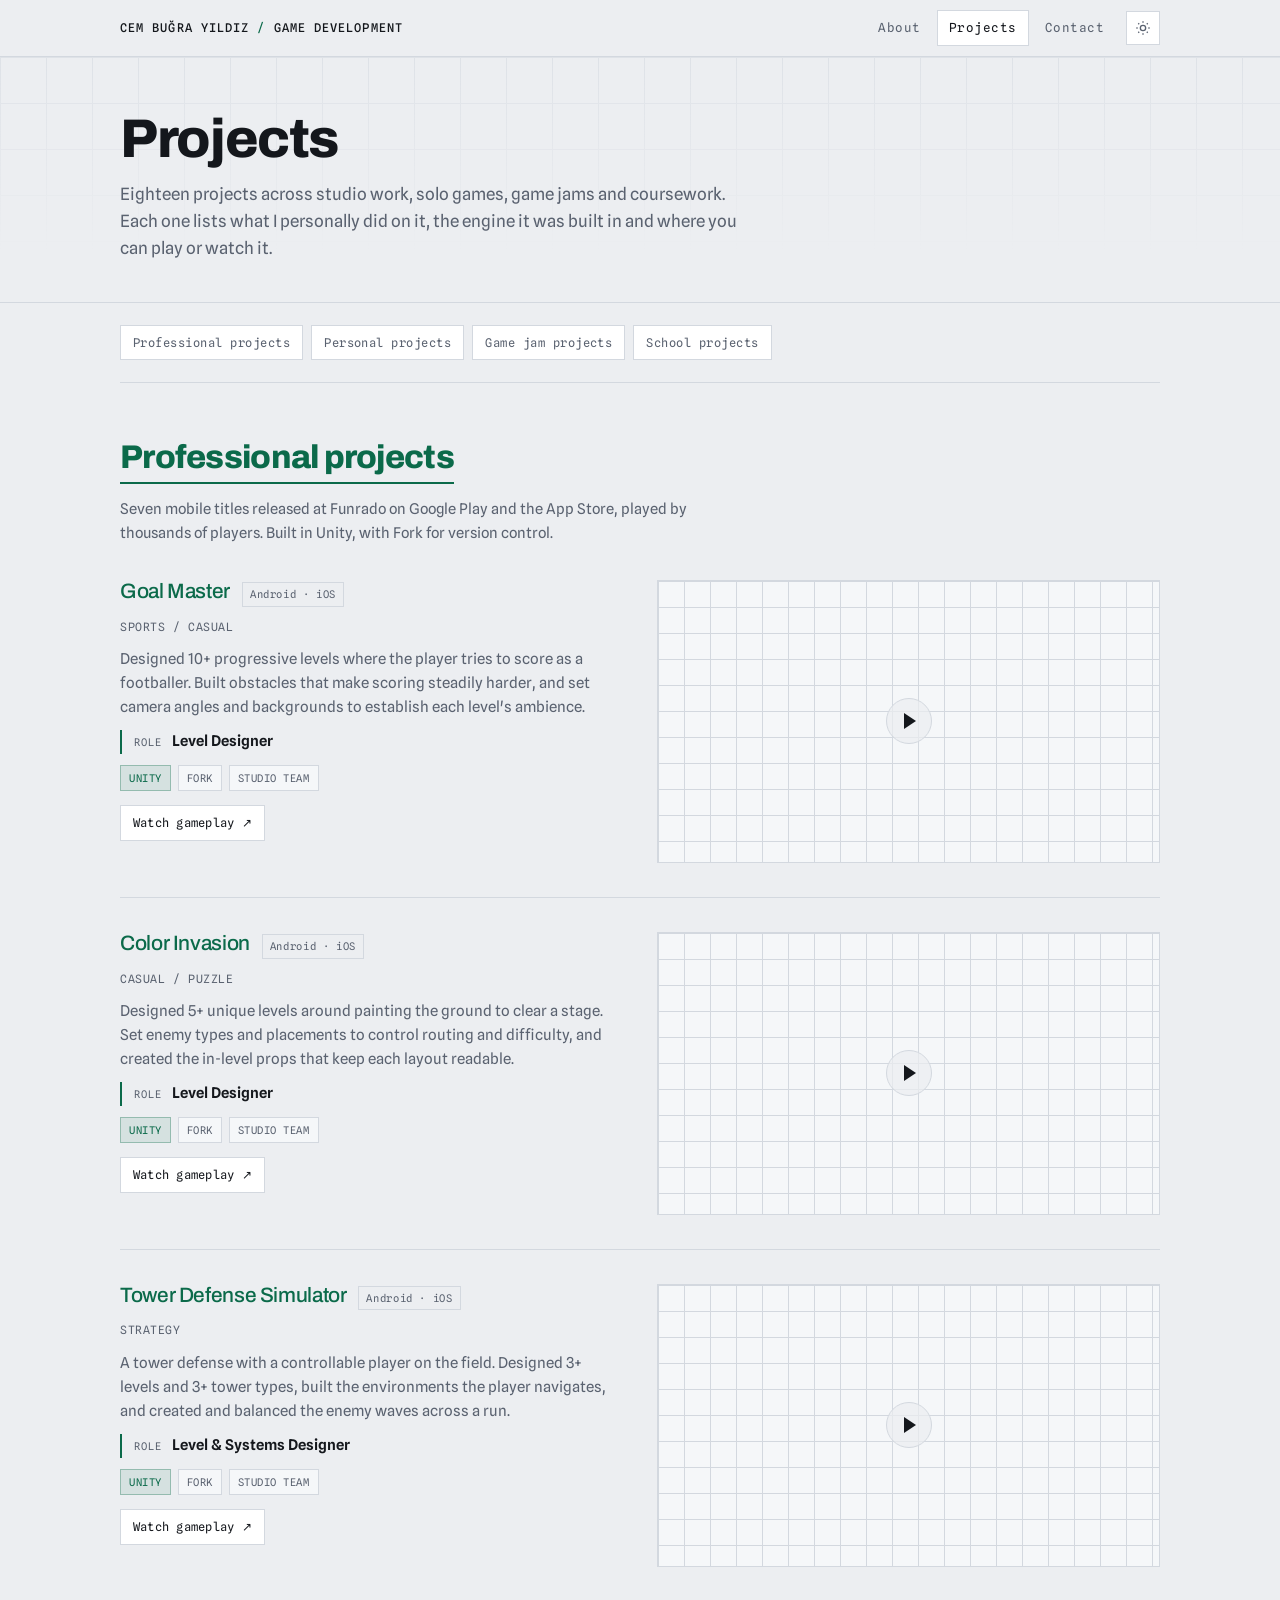
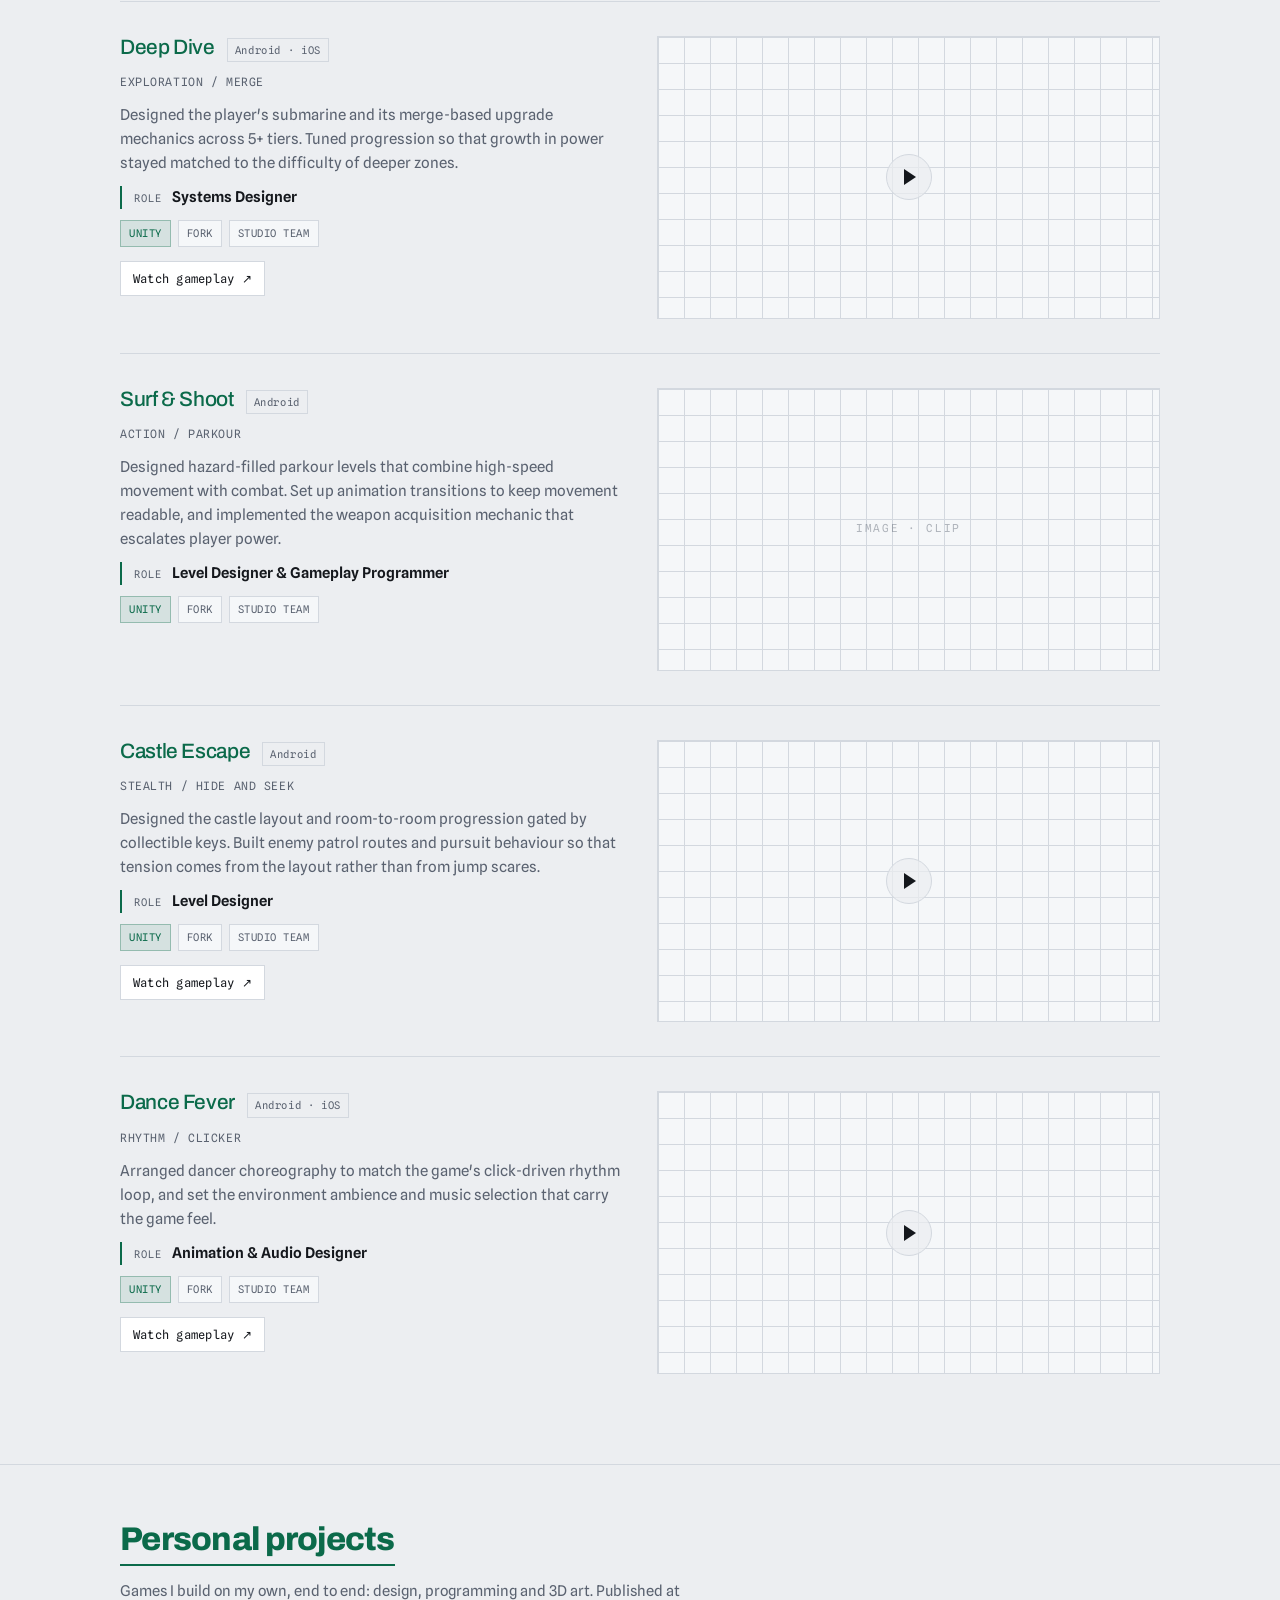
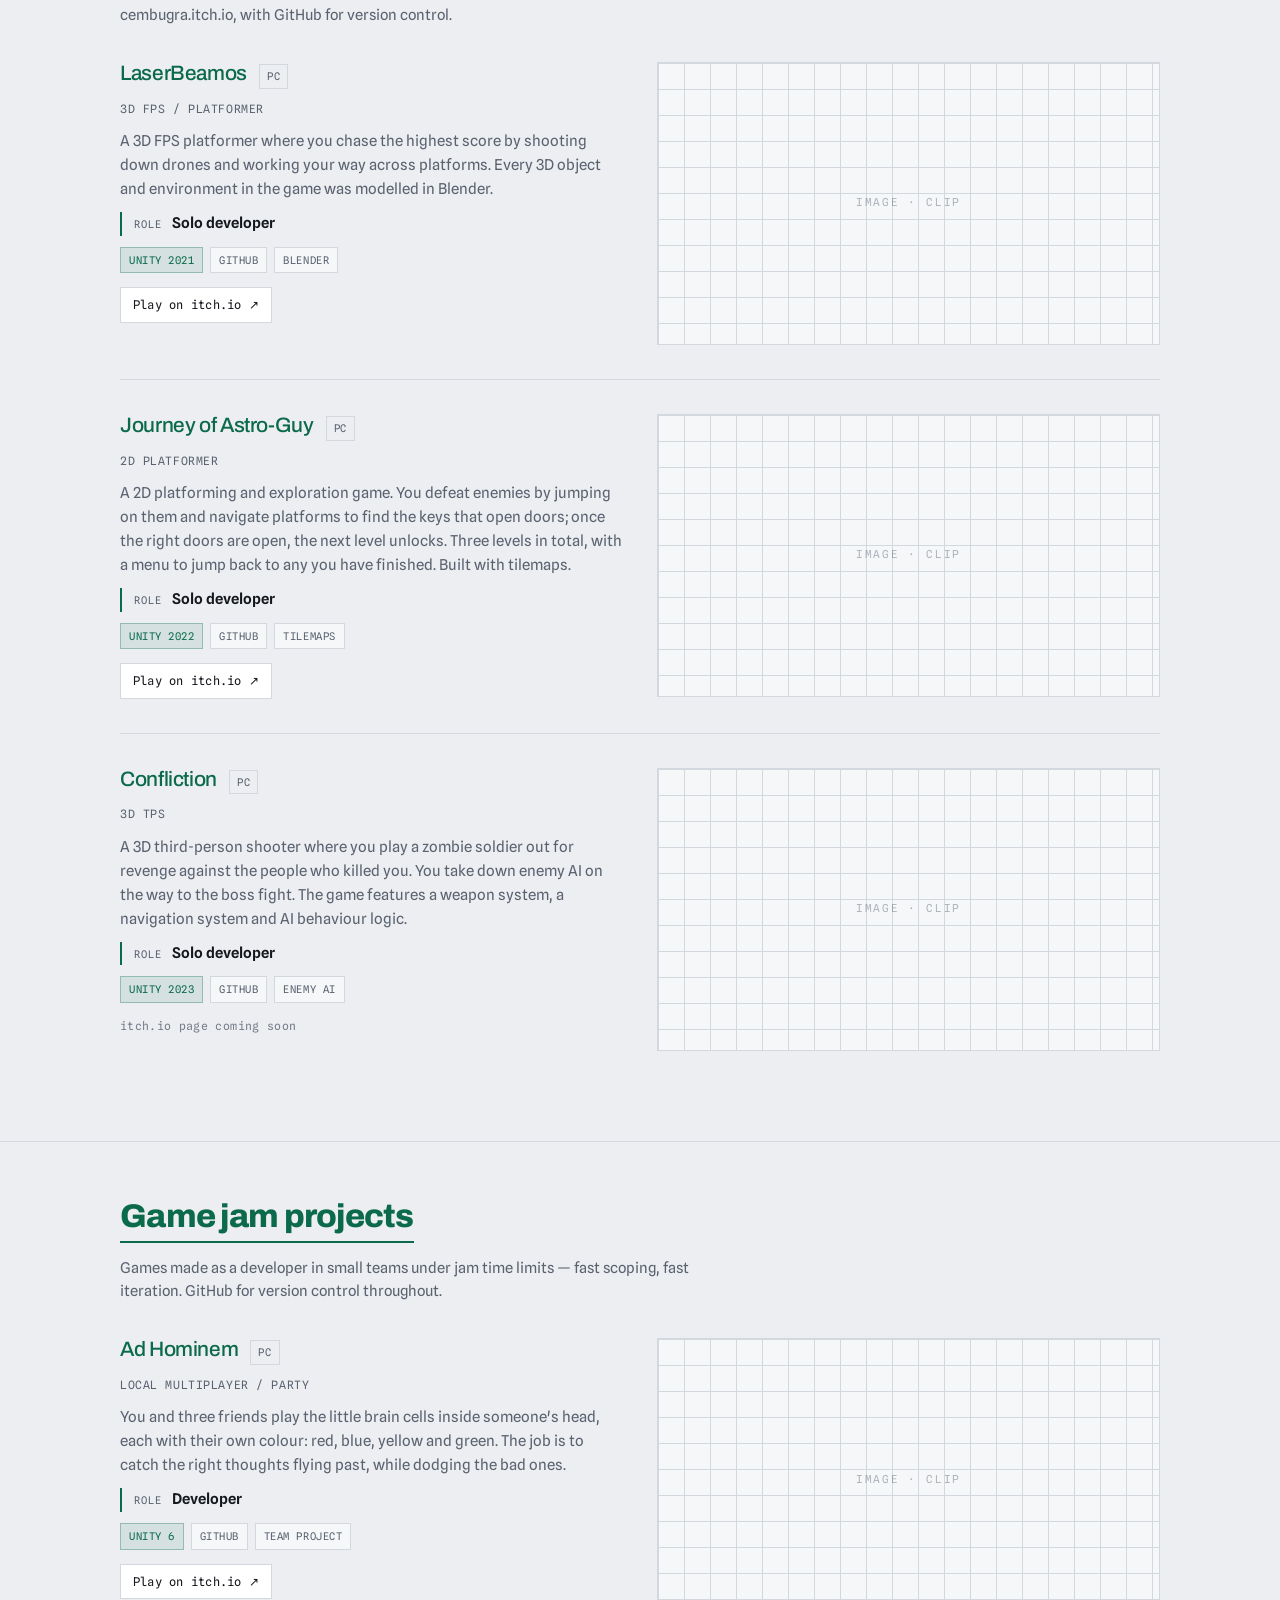
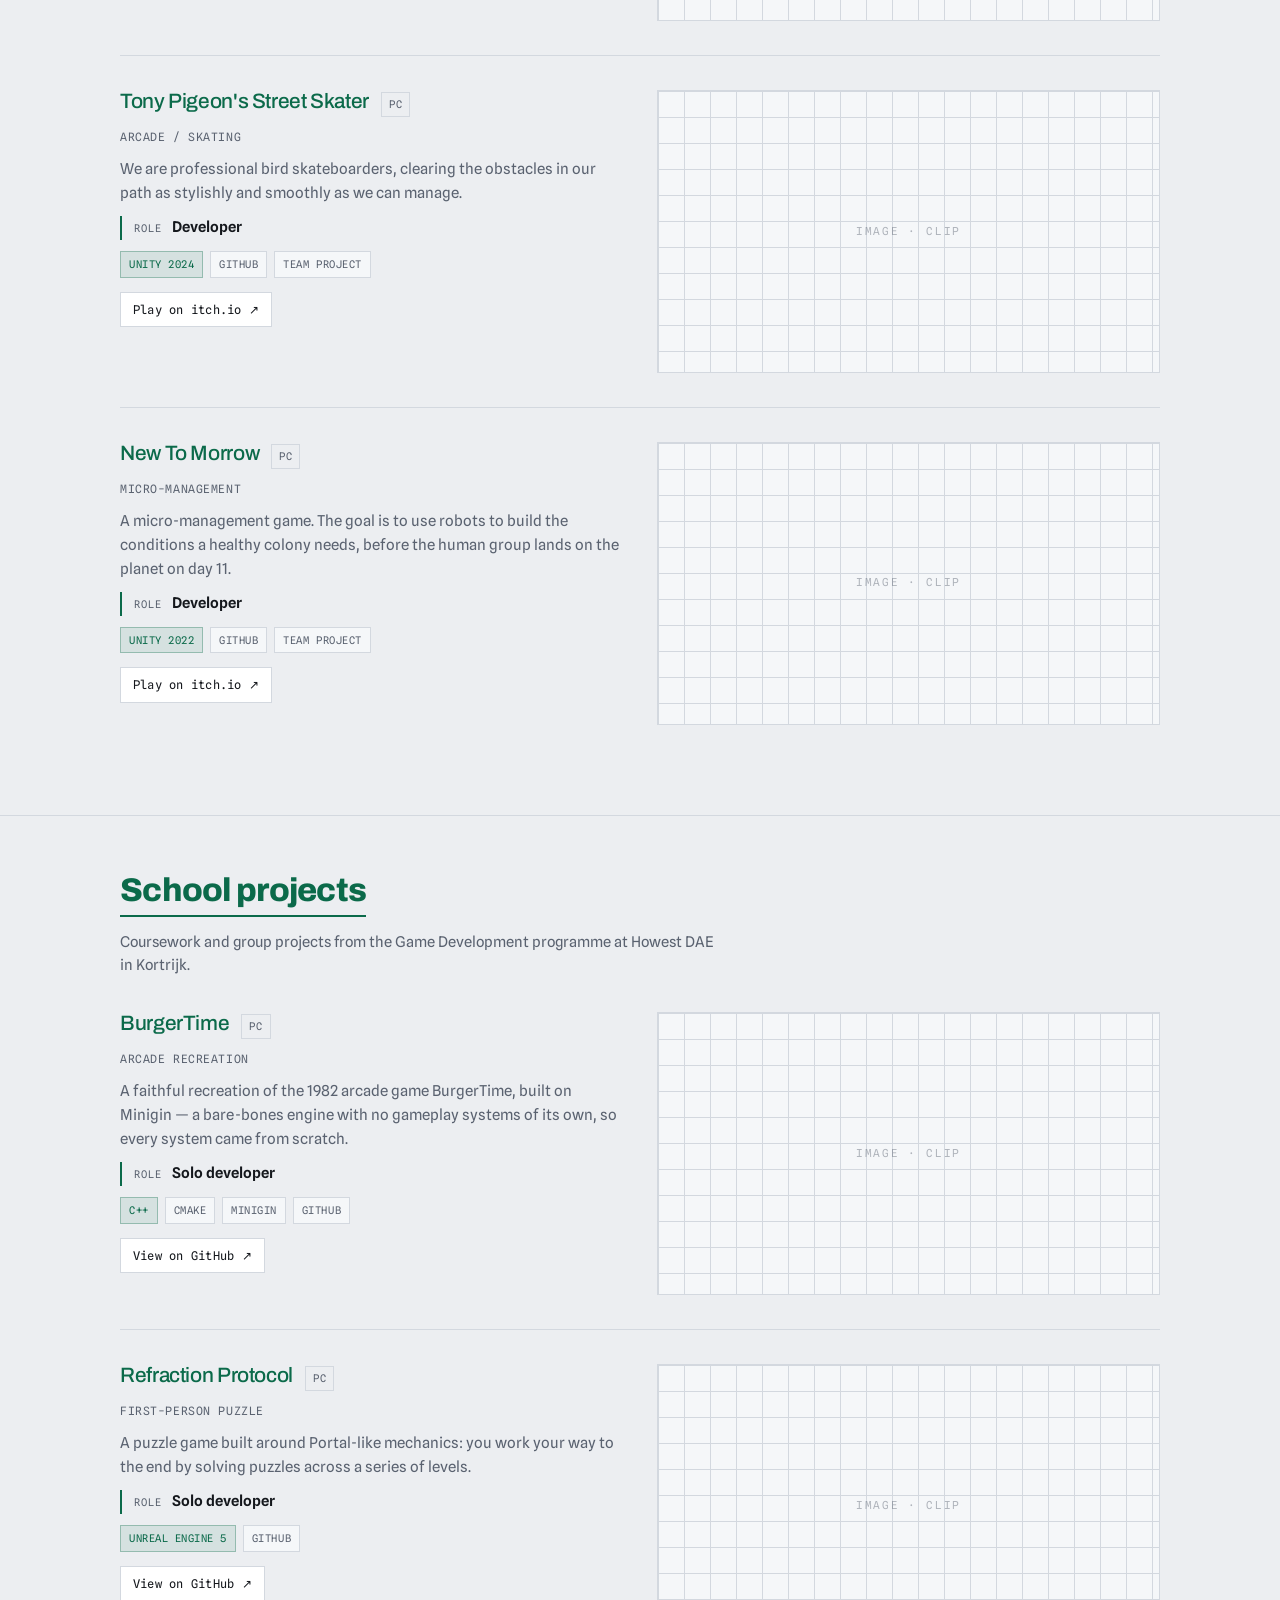
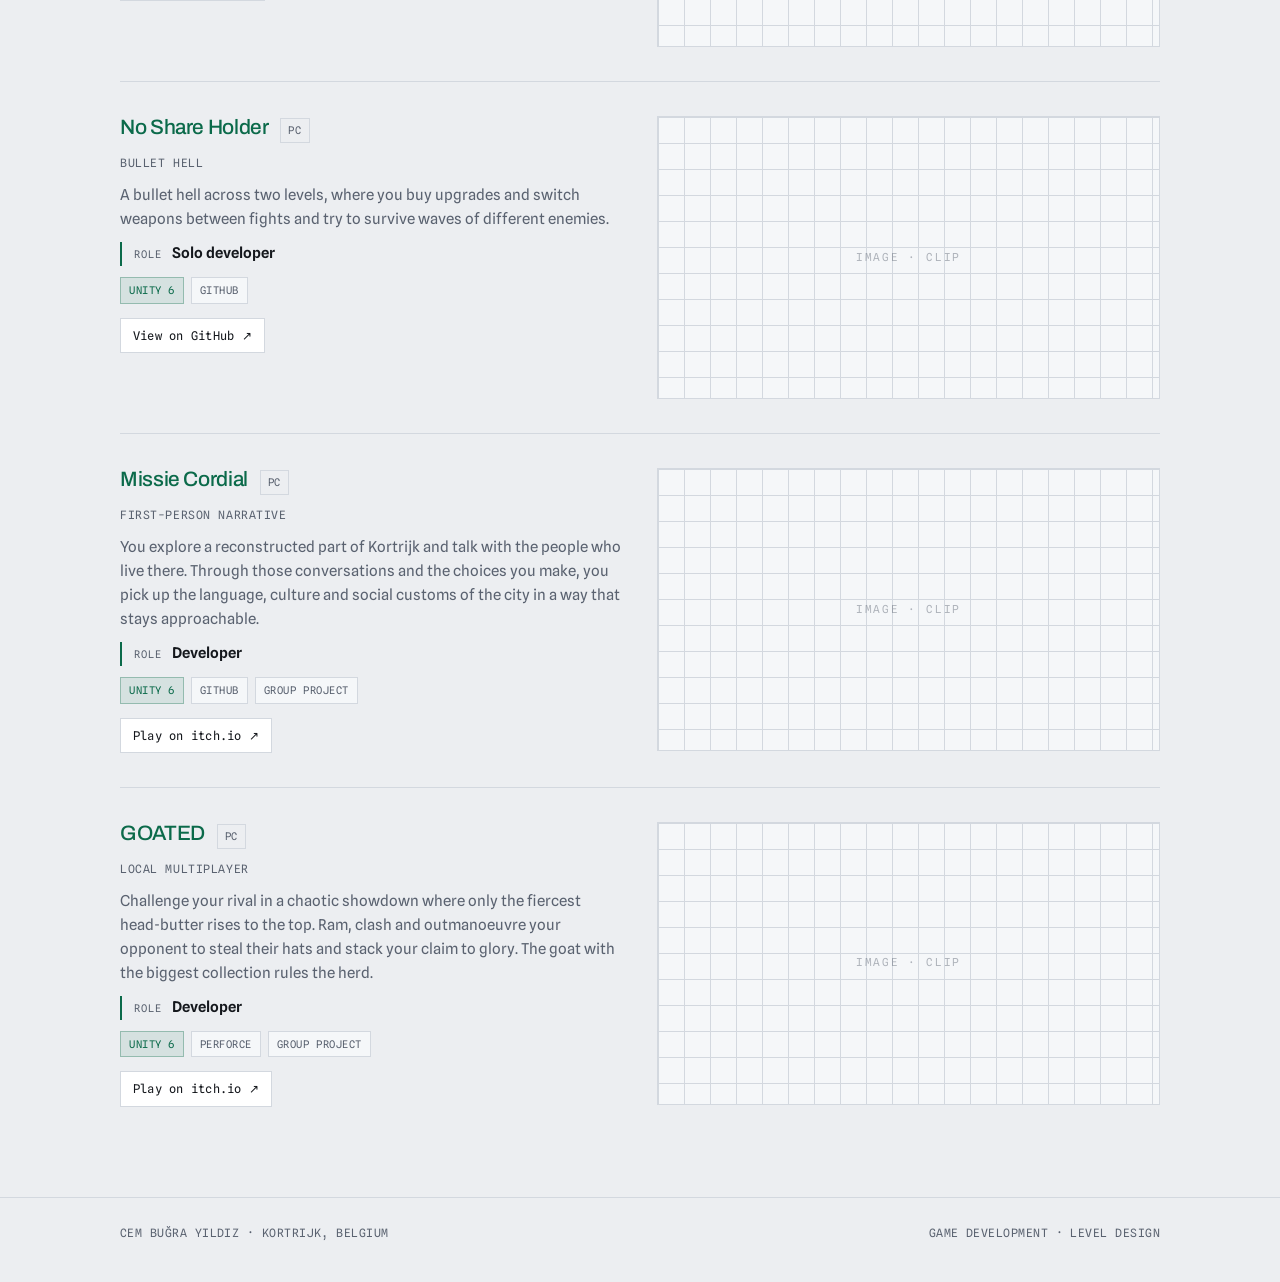
==== commit 05ae5013: "Add files via upload" ====
--- a/projects.html
+++ b/projects.html
@@ -12,7 +12,7 @@
 </head>
 <body>
 <nav class="nav"><div class="wrap nav-in"><a class="nav-mark" href="index.html">CEM BUĞRA YILDIZ <b>/</b> GAME DEVELOPMENT</a><div class="nav-links"><a class="nav-link" href="index.html">About</a><a class="nav-link on" href="projects.html">Projects</a><a class="nav-link" href="contact.html">Contact</a><button class="themer" type="button" aria-label="Switch colour theme"><svg class="sun" viewBox="0 0 24 24" fill="none" stroke="currentColor" stroke-width="2"><circle cx="12" cy="12" r="4"/><path d="M12 2v2M12 20v2M4.9 4.9l1.4 1.4M17.7 17.7l1.4 1.4M2 12h2M20 12h2M4.9 19.1l1.4-1.4M17.7 6.3l1.4-1.4"/></svg><svg class="moon" viewBox="0 0 24 24" fill="none" stroke="currentColor" stroke-width="2"><path d="M21 12.8A9 9 0 1 1 11.2 3a7 7 0 0 0 9.8 9.8z"/></svg></button></div></div></nav>
-<div class="page is-active"><header class="gridbg"><div class="wrap phead"><h1>Projects</h1><p>Eighteen projects across studio work, solo games, game jams and coursework. Each one lists what I personally did on it, the engine it was built in and where you can play or watch it.</p></div></header><div class="wrap"><div class="jump"><a href="#professional">Professional projects</a><a href="#personal">Personal projects</a><a href="#jams">Game jam projects</a><a href="#school">School projects</a></div></div><main><section id="professional"><div class="wrap"><div class="sec-head"><h2>Professional projects</h2><p class="sec-note">Seven mobile titles released at Funrado on Google Play and the App Store, played by thousands of players. Built in Unity, with Fork for version control.</p></div><article class="proj"><div class="proj-text"><div class="proj-head"><h3>Goal Master</h3><span class="plat">Android · iOS</span></div><div class="genre">Sports / Casual</div><p>Designed 10+ progressive levels where the player tries to score as a footballer. Built obstacles that make scoring steadily harder, and set camera angles and backgrounds to establish each level's ambience.</p><div class="role-line"><span class="k">Role</span><span class="v">Level Designer</span></div><div class="meta"><span class="chip engine">Unity</span><span class="chip">Fork</span><span class="chip">Studio team</span></div><div class="proj-links"><a class="btn btn-sm" href="https://youtu.be/RRbaoextvzc" target="_blank" rel="noopener">Watch gameplay &#8599;</a></div></div><div class="proj-media" data-yt="RRbaoextvzc"><img class="thumb" src="https://i.ytimg.com/vi/RRbaoextvzc/hqdefault.jpg" alt="" loading="lazy"><button class="media-btn" type="button" aria-label="Play Goal Master gameplay"><span class="play"></span></button></div></article><article class="proj"><div class="proj-text"><div class="proj-head"><h3>Color Invasion</h3><span class="plat">Android · iOS</span></div><div class="genre">Casual / Puzzle</div><p>Designed 5+ unique levels around painting the ground to clear a stage. Set enemy types and placements to control routing and difficulty, and created the in-level props that keep each layout readable.</p><div class="role-line"><span class="k">Role</span><span class="v">Level Designer</span></div><div class="meta"><span class="chip engine">Unity</span><span class="chip">Fork</span><span class="chip">Studio team</span></div><div class="proj-links"><a class="btn btn-sm" href="https://youtu.be/FBqO256Bu5w" target="_blank" rel="noopener">Watch gameplay &#8599;</a></div></div><div class="proj-media" data-yt="FBqO256Bu5w"><img class="thumb" src="https://i.ytimg.com/vi/FBqO256Bu5w/hqdefault.jpg" alt="" loading="lazy"><button class="media-btn" type="button" aria-label="Play Color Invasion gameplay"><span class="play"></span></button></div></article><article class="proj"><div class="proj-text"><div class="proj-head"><h3>Tower Defense Simulator</h3><span class="plat">Android · iOS</span></div><div class="genre">Strategy</div><p>A tower defense with a controllable player on the field. Designed 3+ levels and 3+ tower types, built the environments the player navigates, and created and balanced the enemy waves across a run.</p><div class="role-line"><span class="k">Role</span><span class="v">Level &amp; Systems Designer</span></div><div class="meta"><span class="chip engine">Unity</span><span class="chip">Fork</span><span class="chip">Studio team</span></div><div class="proj-links"><a class="btn btn-sm" href="https://youtu.be/MeSugsAXxDk" target="_blank" rel="noopener">Watch gameplay &#8599;</a></div></div><div class="proj-media" data-yt="MeSugsAXxDk"><img class="thumb" src="https://i.ytimg.com/vi/MeSugsAXxDk/hqdefault.jpg" alt="" loading="lazy"><button class="media-btn" type="button" aria-label="Play Tower Defense Simulator gameplay"><span class="play"></span></button></div></article><article class="proj"><div class="proj-text"><div class="proj-head"><h3>Deep Dive</h3><span class="plat">Android · iOS</span></div><div class="genre">Exploration / Merge</div><p>Designed the player's submarine and its merge-based upgrade mechanics across 5+ tiers. Tuned progression so that growth in power stayed matched to the difficulty of deeper zones.</p><div class="role-line"><span class="k">Role</span><span class="v">Systems Designer</span></div><div class="meta"><span class="chip engine">Unity</span><span class="chip">Fork</span><span class="chip">Studio team</span></div><div class="proj-links"><a class="btn btn-sm" href="https://youtu.be/DkBR84_H1lg" target="_blank" rel="noopener">Watch gameplay &#8599;</a></div></div><div class="proj-media" data-yt="DkBR84_H1lg"><img class="thumb" src="https://i.ytimg.com/vi/DkBR84_H1lg/hqdefault.jpg" alt="" loading="lazy"><button class="media-btn" type="button" aria-label="Play Deep Dive gameplay"><span class="play"></span></button></div></article><article class="proj"><div class="proj-text"><div class="proj-head"><h3>Surf &amp; Shoot</h3><span class="plat">Android</span></div><div class="genre">Action / Parkour</div><p>Designed hazard-filled parkour levels that combine high-speed movement with combat. Set up animation transitions to keep movement readable, and implemented the weapon acquisition mechanic that escalates player power.</p><div class="role-line"><span class="k">Role</span><span class="v">Level Designer &amp; Gameplay Programmer</span></div><div class="meta"><span class="chip engine">Unity</span><span class="chip">Fork</span><span class="chip">Studio team</span></div><div class="proj-links"></div></div><div class="proj-media"><span class="ph">Image · Clip</span></div></article><article class="proj"><div class="proj-text"><div class="proj-head"><h3>Castle Escape</h3><span class="plat">Android</span></div><div class="genre">Stealth / Hide and Seek</div><p>Designed the castle layout and room-to-room progression gated by collectible keys. Built enemy patrol routes and pursuit behaviour so that tension comes from the layout rather than from jump scares.</p><div class="role-line"><span class="k">Role</span><span class="v">Level Designer</span></div><div class="meta"><span class="chip engine">Unity</span><span class="chip">Fork</span><span class="chip">Studio team</span></div><div class="proj-links"><a class="btn btn-sm" href="https://youtu.be/_VkfU6dRfOo" target="_blank" rel="noopener">Watch gameplay &#8599;</a></div></div><div class="proj-media" data-yt="_VkfU6dRfOo"><img class="thumb" src="https://i.ytimg.com/vi/_VkfU6dRfOo/hqdefault.jpg" alt="" loading="lazy"><button class="media-btn" type="button" aria-label="Play Castle Escape gameplay"><span class="play"></span></button></div></article><article class="proj"><div class="proj-text"><div class="proj-head"><h3>Dance Fever</h3><span class="plat">Android · iOS</span></div><div class="genre">Rhythm / Clicker</div><p>Arranged dancer choreography to match the game's click-driven rhythm loop, and set the environment ambience and music selection that carry the game feel.</p><div class="role-line"><span class="k">Role</span><span class="v">Animation &amp; Audio Designer</span></div><div class="meta"><span class="chip engine">Unity</span><span class="chip">Fork</span><span class="chip">Studio team</span></div><div class="proj-links"><a class="btn btn-sm" href="https://youtu.be/Z0olkvZNVis" target="_blank" rel="noopener">Watch gameplay &#8599;</a></div></div><div class="proj-media" data-yt="Z0olkvZNVis"><img class="thumb" src="https://i.ytimg.com/vi/Z0olkvZNVis/hqdefault.jpg" alt="" loading="lazy"><button class="media-btn" type="button" aria-label="Play Dance Fever gameplay"><span class="play"></span></button></div></article></div></section><section id="personal"><div class="wrap"><div class="sec-head"><h2>Personal projects</h2><p class="sec-note">Games I build on my own, end to end: design, programming and 3D art. Published at cembugra.itch.io, with GitHub for version control.</p></div><article class="proj"><div class="proj-text"><div class="proj-head"><h3>LaserBeamos</h3><span class="plat">PC</span></div><div class="genre">3D FPS / Platformer</div><p>A 3D FPS platformer where you chase the highest score by shooting down drones and working your way across platforms. Every 3D object and environment in the game was modelled in Blender.</p><div class="role-line"><span class="k">Role</span><span class="v">Solo developer</span></div><div class="meta"><span class="chip engine">Unity 2021</span><span class="chip">GitHub</span><span class="chip">Blender</span></div><div class="proj-links"><a class="btn btn-sm" href="https://cembugra.itch.io/laserbeamos" target="_blank" rel="noopener">Play on itch.io &#8599;</a></div></div><div class="proj-media"><span class="ph">Image · Clip</span></div></article><article class="proj"><div class="proj-text"><div class="proj-head"><h3>Journey of Astro-Guy</h3><span class="plat">PC</span></div><div class="genre">2D Platformer</div><p>A 2D platforming and exploration game. You defeat enemies by jumping on them and navigate platforms to find the keys that open doors; once the right doors are open, the next level unlocks. Three levels in total, with a menu to jump back to any you have finished. Built with tilemaps.</p><div class="role-line"><span class="k">Role</span><span class="v">Solo developer</span></div><div class="meta"><span class="chip engine">Unity 2022</span><span class="chip">GitHub</span><span class="chip">Tilemaps</span></div><div class="proj-links"><a class="btn btn-sm" href="https://cembugra.itch.io/journey-of-astro-guy" target="_blank" rel="noopener">Play on itch.io &#8599;</a></div></div><div class="proj-media"><span class="ph">Image · Clip</span></div></article><article class="proj"><div class="proj-text"><div class="proj-head"><h3>Confliction</h3><span class="plat">PC</span></div><div class="genre">3D TPS</div><p>A 3D third-person shooter where you play a zombie soldier out for revenge against the people who killed you. You take down enemy AI on the way to the boss fight. The game features a weapon system, a navigation system and AI behaviour logic.</p><div class="role-line"><span class="k">Role</span><span class="v">Solo developer</span></div><div class="meta"><span class="chip engine">Unity 2023</span><span class="chip">GitHub</span><span class="chip">Enemy AI</span></div><div class="proj-links"><span class="pending">itch.io page coming soon</span></div></div><div class="proj-media"><span class="ph">Image · Clip</span></div></article></div></section><section id="jams"><div class="wrap"><div class="sec-head"><h2>Game jam projects</h2><p class="sec-note">Games made as a developer in small teams under jam time limits — fast scoping, fast iteration. GitHub for version control throughout.</p></div><article class="proj"><div class="proj-text"><div class="proj-head"><h3>Ad Hominem</h3><span class="plat">PC</span></div><div class="genre">Local multiplayer / Party</div><p>You and three friends play the little brain cells inside someone's head, each with their own colour: red, blue, yellow and green. The job is to catch the right thoughts flying past, while dodging the bad ones.</p><div class="role-line"><span class="k">Role</span><span class="v">Developer</span></div><div class="meta"><span class="chip engine">Unity 6</span><span class="chip">GitHub</span><span class="chip">Team project</span></div><div class="proj-links"><a class="btn btn-sm" href="https://uxioma.itch.io/ad-hominem" target="_blank" rel="noopener">Play on itch.io &#8599;</a></div></div><div class="proj-media"><span class="ph">Image · Clip</span></div></article><article class="proj"><div class="proj-text"><div class="proj-head"><h3>Tony Pigeon's Street Skater</h3><span class="plat">PC</span></div><div class="genre">Arcade / Skating</div><p>We are professional bird skateboarders, clearing the obstacles in our path as stylishly and smoothly as we can manage.</p><div class="role-line"><span class="k">Role</span><span class="v">Developer</span></div><div class="meta"><span class="chip engine">Unity 2024</span><span class="chip">GitHub</span><span class="chip">Team project</span></div><div class="proj-links"><a class="btn btn-sm" href="https://kayahx.itch.io/kikkerwertjes" target="_blank" rel="noopener">Play on itch.io &#8599;</a></div></div><div class="proj-media"><span class="ph">Image · Clip</span></div></article><article class="proj"><div class="proj-text"><div class="proj-head"><h3>New To Morrow</h3><span class="plat">PC</span></div><div class="genre">Micro-management</div><p>A micro-management game. The goal is to use robots to build the conditions a healthy colony needs, before the human group lands on the planet on day 11.</p><div class="role-line"><span class="k">Role</span><span class="v">Developer</span></div><div class="meta"><span class="chip engine">Unity 2022</span><span class="chip">GitHub</span><span class="chip">Team project</span></div><div class="proj-links"><a class="btn btn-sm" href="https://adadadadadarts.itch.io/new-tomorrow" target="_blank" rel="noopener">Play on itch.io &#8599;</a></div></div><div class="proj-media"><span class="ph">Image · Clip</span></div></article></div></section><section id="school"><div class="wrap"><div class="sec-head"><h2>School projects</h2><p class="sec-note">Coursework and group projects from the Game Development programme at Howest DAE in Kortrijk.</p></div><article class="proj"><div class="proj-text"><div class="proj-head"><h3>BurgerTime</h3><span class="plat">PC</span></div><div class="genre">Arcade recreation</div><p>A faithful recreation of the 1982 arcade game BurgerTime, built on Minigin — a bare-bones engine with no gameplay systems of its own, so every system came from scratch.</p><div class="role-line"><span class="k">Role</span><span class="v">Solo developer</span></div><div class="meta"><span class="chip engine">C++</span><span class="chip">CMake</span><span class="chip">Minigin</span><span class="chip">GitHub</span></div><div class="proj-links"><a class="btn btn-sm" href="https://github.com/CemBugraYildiz/BurgerTimeGame" target="_blank" rel="noopener">View on GitHub &#8599;</a></div></div><div class="proj-media"><span class="ph">Image · Clip</span></div></article><article class="proj"><div class="proj-text"><div class="proj-head"><h3>Refraction Protocol</h3><span class="plat">PC</span></div><div class="genre">First-person puzzle</div><p>A puzzle game built around Portal-like mechanics: you work your way to the end by solving puzzles across a series of levels.</p><div class="role-line"><span class="k">Role</span><span class="v">Solo developer</span></div><div class="meta"><span class="chip engine">Unreal Engine 5</span><span class="chip">GitHub</span></div><div class="proj-links"><a class="btn btn-sm" href="https://github.com/CemBugraYildiz/Refraction-Protocol-Unreal-Project" target="_blank" rel="noopener">View on GitHub &#8599;</a></div></div><div class="proj-media"><span class="ph">Image · Clip</span></div></article><article class="proj"><div class="proj-text"><div class="proj-head"><h3>No Share Holder</h3><span class="plat">PC</span></div><div class="genre">Bullet hell</div><p>A bullet hell across two levels, where you buy upgrades and switch weapons between fights and try to survive waves of different enemies.</p><div class="role-line"><span class="k">Role</span><span class="v">Solo developer</span></div><div class="meta"><span class="chip engine">Unity 6</span><span class="chip">GitHub</span></div><div class="proj-links"><a class="btn btn-sm" href="https://github.com/CemBugraYildiz/No-Share-Holder-Unity-project" target="_blank" rel="noopener">View on GitHub &#8599;</a></div></div><div class="proj-media"><span class="ph">Image · Clip</span></div></article><article class="proj"><div class="proj-text"><div class="proj-head"><h3>Missie Cordial</h3><span class="plat">PC</span></div><div class="genre">First-person narrative</div><p>You explore a reconstructed part of Kortrijk and talk with the people who live there. Through those conversations and the choices you make, you pick up the language, culture and social customs of the city in a way that stays approachable.</p><div class="role-line"><span class="k">Role</span><span class="v">Developer</span></div><div class="meta"><span class="chip engine">Unity 6</span><span class="chip">GitHub</span><span class="chip">Group project</span></div><div class="proj-links"><a class="btn btn-sm" href="https://majidyasari.itch.io/missie-cordial" target="_blank" rel="noopener">Play on itch.io &#8599;</a></div></div><div class="proj-media"><span class="ph">Image · Clip</span></div></article><article class="proj"><div class="proj-text"><div class="proj-head"><h3>GOATED</h3><span class="plat">PC</span></div><div class="genre">Local multiplayer</div><p>Challenge your rival in a chaotic showdown where only the fiercest head-butter rises to the top. Ram, clash and outmanoeuvre your opponent to steal their hats and stack your claim to glory. The goat with the biggest collection rules the herd.</p><div class="role-line"><span class="k">Role</span><span class="v">Developer</span></div><div class="meta"><span class="chip engine">Unity 6</span><span class="chip">Perforce</span><span class="chip">Group project</span></div><div class="proj-links"><a class="btn btn-sm" href="https://darkbluesnowfox.itch.io/goated" target="_blank" rel="noopener">Play on itch.io &#8599;</a></div></div><div class="proj-media"><span class="ph">Image · Clip</span></div></article></div></section></main></div>
+<div class="page is-active"><header class="gridbg"><div class="wrap phead"><h1>Projects</h1><p>Eighteen projects across studio work, solo games, game jams and coursework. Each one lists what I personally did on it, the engine it was built in and where you can play or watch it.</p></div></header><div class="wrap"><div class="jump"><a href="#professional">Professional projects</a><a href="#personal">Personal projects</a><a href="#jams">Game jam projects</a><a href="#school">School projects</a></div></div><main><section id="professional"><div class="wrap"><div class="sec-head"><h2>Professional projects</h2><p class="sec-note">Seven mobile titles released at Funrado on Google Play and the App Store, played by thousands of players. Built in Unity, with Fork for version control.</p></div><article class="proj"><div class="proj-text"><div class="proj-head"><h3><a href="https://youtu.be/RRbaoextvzc" target="_blank" rel="noopener">Goal Master</a></h3><span class="plat">Android · iOS</span></div><div class="genre">Sports / Casual</div><p>Designed 10+ progressive levels where the player tries to score as a footballer. Built obstacles that make scoring steadily harder, and set camera angles and backgrounds to establish each level's ambience.</p><div class="role-line"><span class="k">Role</span><span class="v">Level Designer</span></div><div class="meta"><span class="chip engine">Unity</span><span class="chip">Fork</span><span class="chip">Studio team</span></div><div class="proj-links"><a class="btn btn-sm" href="https://youtu.be/RRbaoextvzc" target="_blank" rel="noopener">Watch gameplay &#8599;</a></div></div><div class="proj-media" data-yt="RRbaoextvzc"><img class="thumb" src="https://i.ytimg.com/vi/RRbaoextvzc/hqdefault.jpg" alt="" loading="lazy"><button class="media-btn" type="button" aria-label="Play Goal Master gameplay"><span class="play"></span></button></div></article><article class="proj"><div class="proj-text"><div class="proj-head"><h3><a href="https://youtu.be/FBqO256Bu5w" target="_blank" rel="noopener">Color Invasion</a></h3><span class="plat">Android · iOS</span></div><div class="genre">Casual / Puzzle</div><p>Designed 5+ unique levels around painting the ground to clear a stage. Set enemy types and placements to control routing and difficulty, and created the in-level props that keep each layout readable.</p><div class="role-line"><span class="k">Role</span><span class="v">Level Designer</span></div><div class="meta"><span class="chip engine">Unity</span><span class="chip">Fork</span><span class="chip">Studio team</span></div><div class="proj-links"><a class="btn btn-sm" href="https://youtu.be/FBqO256Bu5w" target="_blank" rel="noopener">Watch gameplay &#8599;</a></div></div><div class="proj-media" data-yt="FBqO256Bu5w"><img class="thumb" src="https://i.ytimg.com/vi/FBqO256Bu5w/hqdefault.jpg" alt="" loading="lazy"><button class="media-btn" type="button" aria-label="Play Color Invasion gameplay"><span class="play"></span></button></div></article><article class="proj"><div class="proj-text"><div class="proj-head"><h3><a href="https://youtu.be/MeSugsAXxDk" target="_blank" rel="noopener">Tower Defense Simulator</a></h3><span class="plat">Android · iOS</span></div><div class="genre">Strategy</div><p>A tower defense with a controllable player on the field. Designed 3+ levels and 3+ tower types, built the environments the player navigates, and created and balanced the enemy waves across a run.</p><div class="role-line"><span class="k">Role</span><span class="v">Level &amp; Systems Designer</span></div><div class="meta"><span class="chip engine">Unity</span><span class="chip">Fork</span><span class="chip">Studio team</span></div><div class="proj-links"><a class="btn btn-sm" href="https://youtu.be/MeSugsAXxDk" target="_blank" rel="noopener">Watch gameplay &#8599;</a></div></div><div class="proj-media" data-yt="MeSugsAXxDk"><img class="thumb" src="https://i.ytimg.com/vi/MeSugsAXxDk/hqdefault.jpg" alt="" loading="lazy"><button class="media-btn" type="button" aria-label="Play Tower Defense Simulator gameplay"><span class="play"></span></button></div></article><article class="proj"><div class="proj-text"><div class="proj-head"><h3><a href="https://youtu.be/DkBR84_H1lg" target="_blank" rel="noopener">Deep Dive</a></h3><span class="plat">Android · iOS</span></div><div class="genre">Exploration / Merge</div><p>Designed the player's submarine and its merge-based upgrade mechanics across 5+ tiers. Tuned progression so that growth in power stayed matched to the difficulty of deeper zones.</p><div class="role-line"><span class="k">Role</span><span class="v">Systems Designer</span></div><div class="meta"><span class="chip engine">Unity</span><span class="chip">Fork</span><span class="chip">Studio team</span></div><div class="proj-links"><a class="btn btn-sm" href="https://youtu.be/DkBR84_H1lg" target="_blank" rel="noopener">Watch gameplay &#8599;</a></div></div><div class="proj-media" data-yt="DkBR84_H1lg"><img class="thumb" src="https://i.ytimg.com/vi/DkBR84_H1lg/hqdefault.jpg" alt="" loading="lazy"><button class="media-btn" type="button" aria-label="Play Deep Dive gameplay"><span class="play"></span></button></div></article><article class="proj"><div class="proj-text"><div class="proj-head"><h3>Surf &amp; Shoot</h3><span class="plat">Android</span></div><div class="genre">Action / Parkour</div><p>Designed hazard-filled parkour levels that combine high-speed movement with combat. Set up animation transitions to keep movement readable, and implemented the weapon acquisition mechanic that escalates player power.</p><div class="role-line"><span class="k">Role</span><span class="v">Level Designer &amp; Gameplay Programmer</span></div><div class="meta"><span class="chip engine">Unity</span><span class="chip">Fork</span><span class="chip">Studio team</span></div><div class="proj-links"></div></div><div class="proj-media"><span class="ph">Image · Clip</span></div></article><article class="proj"><div class="proj-text"><div class="proj-head"><h3><a href="https://youtu.be/_VkfU6dRfOo" target="_blank" rel="noopener">Castle Escape</a></h3><span class="plat">Android</span></div><div class="genre">Stealth / Hide and Seek</div><p>Designed the castle layout and room-to-room progression gated by collectible keys. Built enemy patrol routes and pursuit behaviour so that tension comes from the layout rather than from jump scares.</p><div class="role-line"><span class="k">Role</span><span class="v">Level Designer</span></div><div class="meta"><span class="chip engine">Unity</span><span class="chip">Fork</span><span class="chip">Studio team</span></div><div class="proj-links"><a class="btn btn-sm" href="https://youtu.be/_VkfU6dRfOo" target="_blank" rel="noopener">Watch gameplay &#8599;</a></div></div><div class="proj-media" data-yt="_VkfU6dRfOo"><img class="thumb" src="https://i.ytimg.com/vi/_VkfU6dRfOo/hqdefault.jpg" alt="" loading="lazy"><button class="media-btn" type="button" aria-label="Play Castle Escape gameplay"><span class="play"></span></button></div></article><article class="proj"><div class="proj-text"><div class="proj-head"><h3><a href="https://youtu.be/Z0olkvZNVis" target="_blank" rel="noopener">Dance Fever</a></h3><span class="plat">Android · iOS</span></div><div class="genre">Rhythm / Clicker</div><p>Arranged dancer choreography to match the game's click-driven rhythm loop, and set the environment ambience and music selection that carry the game feel.</p><div class="role-line"><span class="k">Role</span><span class="v">Animation &amp; Audio Designer</span></div><div class="meta"><span class="chip engine">Unity</span><span class="chip">Fork</span><span class="chip">Studio team</span></div><div class="proj-links"><a class="btn btn-sm" href="https://youtu.be/Z0olkvZNVis" target="_blank" rel="noopener">Watch gameplay &#8599;</a></div></div><div class="proj-media" data-yt="Z0olkvZNVis"><img class="thumb" src="https://i.ytimg.com/vi/Z0olkvZNVis/hqdefault.jpg" alt="" loading="lazy"><button class="media-btn" type="button" aria-label="Play Dance Fever gameplay"><span class="play"></span></button></div></article></div></section><section id="personal"><div class="wrap"><div class="sec-head"><h2>Personal projects</h2><p class="sec-note">Games I build on my own, end to end: design, programming and 3D art. Published at cembugra.itch.io, with GitHub for version control.</p></div><article class="proj"><div class="proj-text"><div class="proj-head"><h3><a href="https://cembugra.itch.io/laserbeamos" target="_blank" rel="noopener">LaserBeamos</a></h3><span class="plat">PC</span></div><div class="genre">3D FPS / Platformer</div><p>A 3D FPS platformer where you chase the highest score by shooting down drones and working your way across platforms. Every 3D object and environment in the game was modelled in Blender.</p><div class="role-line"><span class="k">Role</span><span class="v">Solo developer</span></div><div class="meta"><span class="chip engine">Unity 2021</span><span class="chip">GitHub</span><span class="chip">Blender</span></div><div class="proj-links"><a class="btn btn-sm" href="https://cembugra.itch.io/laserbeamos" target="_blank" rel="noopener">Play on itch.io &#8599;</a></div></div><div class="proj-media"><span class="ph">Image · Clip</span></div></article><article class="proj"><div class="proj-text"><div class="proj-head"><h3><a href="https://cembugra.itch.io/journey-of-astro-guy" target="_blank" rel="noopener">Journey of Astro-Guy</a></h3><span class="plat">PC</span></div><div class="genre">2D Platformer</div><p>A 2D platforming and exploration game. You defeat enemies by jumping on them and navigate platforms to find the keys that open doors; once the right doors are open, the next level unlocks. Three levels in total, with a menu to jump back to any you have finished. Built with tilemaps.</p><div class="role-line"><span class="k">Role</span><span class="v">Solo developer</span></div><div class="meta"><span class="chip engine">Unity 2022</span><span class="chip">GitHub</span><span class="chip">Tilemaps</span></div><div class="proj-links"><a class="btn btn-sm" href="https://cembugra.itch.io/journey-of-astro-guy" target="_blank" rel="noopener">Play on itch.io &#8599;</a></div></div><div class="proj-media"><span class="ph">Image · Clip</span></div></article><article class="proj"><div class="proj-text"><div class="proj-head"><h3>Confliction</h3><span class="plat">PC</span></div><div class="genre">3D TPS</div><p>A 3D third-person shooter where you play a zombie soldier out for revenge against the people who killed you. You take down enemy AI on the way to the boss fight. The game features a weapon system, a navigation system and AI behaviour logic.</p><div class="role-line"><span class="k">Role</span><span class="v">Solo developer</span></div><div class="meta"><span class="chip engine">Unity 2023</span><span class="chip">GitHub</span><span class="chip">Enemy AI</span></div><div class="proj-links"><span class="pending">itch.io page coming soon</span></div></div><div class="proj-media"><span class="ph">Image · Clip</span></div></article></div></section><section id="jams"><div class="wrap"><div class="sec-head"><h2>Game jam projects</h2><p class="sec-note">Games made as a developer in small teams under jam time limits — fast scoping, fast iteration. GitHub for version control throughout.</p></div><article class="proj"><div class="proj-text"><div class="proj-head"><h3><a href="https://uxioma.itch.io/ad-hominem" target="_blank" rel="noopener">Ad Hominem</a></h3><span class="plat">PC</span></div><div class="genre">Local multiplayer / Party</div><p>You and three friends play the little brain cells inside someone's head, each with their own colour: red, blue, yellow and green. The job is to catch the right thoughts flying past, while dodging the bad ones.</p><div class="role-line"><span class="k">Role</span><span class="v">Developer</span></div><div class="meta"><span class="chip engine">Unity 6</span><span class="chip">GitHub</span><span class="chip">Team project</span></div><div class="proj-links"><a class="btn btn-sm" href="https://uxioma.itch.io/ad-hominem" target="_blank" rel="noopener">Play on itch.io &#8599;</a></div></div><div class="proj-media"><span class="ph">Image · Clip</span></div></article><article class="proj"><div class="proj-text"><div class="proj-head"><h3><a href="https://kayahx.itch.io/kikkerwertjes" target="_blank" rel="noopener">Tony Pigeon's Street Skater</a></h3><span class="plat">PC</span></div><div class="genre">Arcade / Skating</div><p>We are professional bird skateboarders, clearing the obstacles in our path as stylishly and smoothly as we can manage.</p><div class="role-line"><span class="k">Role</span><span class="v">Developer</span></div><div class="meta"><span class="chip engine">Unity 2024</span><span class="chip">GitHub</span><span class="chip">Team project</span></div><div class="proj-links"><a class="btn btn-sm" href="https://kayahx.itch.io/kikkerwertjes" target="_blank" rel="noopener">Play on itch.io &#8599;</a></div></div><div class="proj-media"><span class="ph">Image · Clip</span></div></article><article class="proj"><div class="proj-text"><div class="proj-head"><h3><a href="https://adadadadadarts.itch.io/new-tomorrow" target="_blank" rel="noopener">New To Morrow</a></h3><span class="plat">PC</span></div><div class="genre">Micro-management</div><p>A micro-management game. The goal is to use robots to build the conditions a healthy colony needs, before the human group lands on the planet on day 11.</p><div class="role-line"><span class="k">Role</span><span class="v">Developer</span></div><div class="meta"><span class="chip engine">Unity 2022</span><span class="chip">GitHub</span><span class="chip">Team project</span></div><div class="proj-links"><a class="btn btn-sm" href="https://adadadadadarts.itch.io/new-tomorrow" target="_blank" rel="noopener">Play on itch.io &#8599;</a></div></div><div class="proj-media"><span class="ph">Image · Clip</span></div></article></div></section><section id="school"><div class="wrap"><div class="sec-head"><h2>School projects</h2><p class="sec-note">Coursework and group projects from the Game Development programme at Howest DAE in Kortrijk.</p></div><article class="proj"><div class="proj-text"><div class="proj-head"><h3><a href="https://github.com/CemBugraYildiz/BurgerTimeGame" target="_blank" rel="noopener">BurgerTime</a></h3><span class="plat">PC</span></div><div class="genre">Arcade recreation</div><p>A faithful recreation of the 1982 arcade game BurgerTime, built on Minigin — a bare-bones engine with no gameplay systems of its own, so every system came from scratch.</p><div class="role-line"><span class="k">Role</span><span class="v">Solo developer</span></div><div class="meta"><span class="chip engine">C++</span><span class="chip">CMake</span><span class="chip">Minigin</span><span class="chip">GitHub</span></div><div class="proj-links"><a class="btn btn-sm" href="https://github.com/CemBugraYildiz/BurgerTimeGame" target="_blank" rel="noopener">View on GitHub &#8599;</a></div></div><div class="proj-media"><span class="ph">Image · Clip</span></div></article><article class="proj"><div class="proj-text"><div class="proj-head"><h3><a href="https://github.com/CemBugraYildiz/Refraction-Protocol-Unreal-Project" target="_blank" rel="noopener">Refraction Protocol</a></h3><span class="plat">PC</span></div><div class="genre">First-person puzzle</div><p>A puzzle game built around Portal-like mechanics: you work your way to the end by solving puzzles across a series of levels.</p><div class="role-line"><span class="k">Role</span><span class="v">Solo developer</span></div><div class="meta"><span class="chip engine">Unreal Engine 5</span><span class="chip">GitHub</span></div><div class="proj-links"><a class="btn btn-sm" href="https://github.com/CemBugraYildiz/Refraction-Protocol-Unreal-Project" target="_blank" rel="noopener">View on GitHub &#8599;</a></div></div><div class="proj-media"><span class="ph">Image · Clip</span></div></article><article class="proj"><div class="proj-text"><div class="proj-head"><h3><a href="https://github.com/CemBugraYildiz/No-Share-Holder-Unity-project" target="_blank" rel="noopener">No Share Holder</a></h3><span class="plat">PC</span></div><div class="genre">Bullet hell</div><p>A bullet hell across two levels, where you buy upgrades and switch weapons between fights and try to survive waves of different enemies.</p><div class="role-line"><span class="k">Role</span><span class="v">Solo developer</span></div><div class="meta"><span class="chip engine">Unity 6</span><span class="chip">GitHub</span></div><div class="proj-links"><a class="btn btn-sm" href="https://github.com/CemBugraYildiz/No-Share-Holder-Unity-project" target="_blank" rel="noopener">View on GitHub &#8599;</a></div></div><div class="proj-media"><span class="ph">Image · Clip</span></div></article><article class="proj"><div class="proj-text"><div class="proj-head"><h3><a href="https://majidyasari.itch.io/missie-cordial" target="_blank" rel="noopener">Missie Cordial</a></h3><span class="plat">PC</span></div><div class="genre">First-person narrative</div><p>You explore a reconstructed part of Kortrijk and talk with the people who live there. Through those conversations and the choices you make, you pick up the language, culture and social customs of the city in a way that stays approachable.</p><div class="role-line"><span class="k">Role</span><span class="v">Developer</span></div><div class="meta"><span class="chip engine">Unity 6</span><span class="chip">GitHub</span><span class="chip">Group project</span></div><div class="proj-links"><a class="btn btn-sm" href="https://majidyasari.itch.io/missie-cordial" target="_blank" rel="noopener">Play on itch.io &#8599;</a></div></div><div class="proj-media"><span class="ph">Image · Clip</span></div></article><article class="proj"><div class="proj-text"><div class="proj-head"><h3><a href="https://darkbluesnowfox.itch.io/goated" target="_blank" rel="noopener">GOATED</a></h3><span class="plat">PC</span></div><div class="genre">Local multiplayer</div><p>Challenge your rival in a chaotic showdown where only the fiercest head-butter rises to the top. Ram, clash and outmanoeuvre your opponent to steal their hats and stack your claim to glory. The goat with the biggest collection rules the herd.</p><div class="role-line"><span class="k">Role</span><span class="v">Developer</span></div><div class="meta"><span class="chip engine">Unity 6</span><span class="chip">Perforce</span><span class="chip">Group project</span></div><div class="proj-links"><a class="btn btn-sm" href="https://darkbluesnowfox.itch.io/goated" target="_blank" rel="noopener">Play on itch.io &#8599;</a></div></div><div class="proj-media"><span class="ph">Image · Clip</span></div></article></div></section></main></div>
 <footer><div class="wrap foot"><span>CEM BUĞRA YILDIZ · KORTRIJK, BELGIUM</span><span>GAME DEVELOPMENT · LEVEL DESIGN</span></div></footer>
 <script src="app.js"></script>
 </body>
--- a/style.css
+++ b/style.css
@@ -115,17 +115,22 @@
 /* ---- sections ---- */
 section{padding-block:56px;border-bottom:1px solid var(--line)}
 section:last-of-type{border-bottom:0}
-.sec-head h2{font-size:clamp(1.5rem,4.2vw,2.05rem);font-weight:700;
-  letter-spacing:-.022em;margin-bottom:10px}
+.sec-head h2{display:inline-block;font-size:clamp(1.5rem,4.2vw,2.05rem);font-weight:800;
+  letter-spacing:-.022em;color:var(--accent);border-bottom:2px solid var(--accent);
+  padding-bottom:7px;margin-bottom:14px}
 .sec-note{font-size:14.8px;color:var(--muted);max-width:66ch}
 
 /* ---- discipline cards ---- */
 .disc{display:grid;grid-template-columns:repeat(auto-fit,minmax(255px,1fr));
   gap:1px;background:var(--line);border:1px solid var(--line);margin-top:26px}
-.disc-item{background:var(--surface);padding:22px;min-width:0}
-.disc-item h3{font-size:1.08rem;font-weight:700;margin-bottom:9px;letter-spacing:-.012em}
+.disc-item{background:var(--surface);padding:22px;min-width:0;
+  display:flex;flex-direction:column;gap:9px}
+.disc-item h3{font-size:1.08rem;font-weight:700;letter-spacing:-.012em}
 .disc-item h3::before{content:"";display:block;width:26px;height:3px;
   background:var(--accent);margin-bottom:12px}
+.disc-rank{font-family:var(--font-mono);font-size:10.5px;letter-spacing:.09em;
+  text-transform:uppercase;color:var(--muted);border:1px solid var(--line);
+  padding:3px 8px;align-self:flex-start}
 .disc-item p{font-size:14.6px;color:var(--muted)}
 
 /* ---- skills ---- */
@@ -133,7 +138,7 @@
   gap:1px;background:var(--line);border:1px solid var(--line);margin-top:26px}
 .skill{background:var(--surface);padding:18px;min-width:0}
 .skill h3{font-family:var(--font-mono);font-size:11.5px;letter-spacing:.08em;
-  text-transform:uppercase;color:var(--accent);font-weight:500;margin-bottom:9px}
+  text-transform:uppercase;color:var(--fg);font-weight:500;margin-bottom:9px}
 .skill p{font-size:14.6px;color:var(--muted)}
 
 /* ---- background ---- */
@@ -169,7 +174,9 @@
 }
 .proj-text{display:flex;flex-direction:column;gap:11px;min-width:0}
 .proj-head{display:flex;align-items:baseline;gap:12px;flex-wrap:wrap}
-.proj-text h3{font-size:1.3rem;font-weight:700;letter-spacing:-.018em}
+.proj-text h3{font-size:1.3rem;font-weight:500;letter-spacing:-.018em;color:var(--accent)}
+.proj-text h3 a{color:inherit;text-decoration:none}
+.proj-text h3 a:hover{text-decoration:underline;text-underline-offset:3px}
 .plat{font-family:var(--font-mono);font-size:10.5px;letter-spacing:.06em;color:var(--muted);
   border:1px solid var(--line);padding:3px 7px;white-space:nowrap}
 .genre{font-family:var(--font-mono);font-size:11.5px;letter-spacing:.05em;
@@ -218,7 +225,7 @@
   gap:1px;background:var(--line);border:1px solid var(--line);margin-top:30px}
 .cbox{background:var(--surface);padding:24px;min-width:0;display:flex;flex-direction:column;gap:12px}
 .cbox h3{font-family:var(--font-mono);font-size:11.5px;letter-spacing:.08em;
-  text-transform:uppercase;color:var(--accent);font-weight:500}
+  text-transform:uppercase;color:var(--fg);font-weight:500}
 .cline{display:flex;flex-wrap:wrap;align-items:center;gap:10px}
 .cval{font-family:var(--font-mono);font-size:15px;word-break:break-all;min-width:0}
 .copy{font-family:var(--font-mono);font-size:11px;letter-spacing:.05em;text-transform:uppercase;
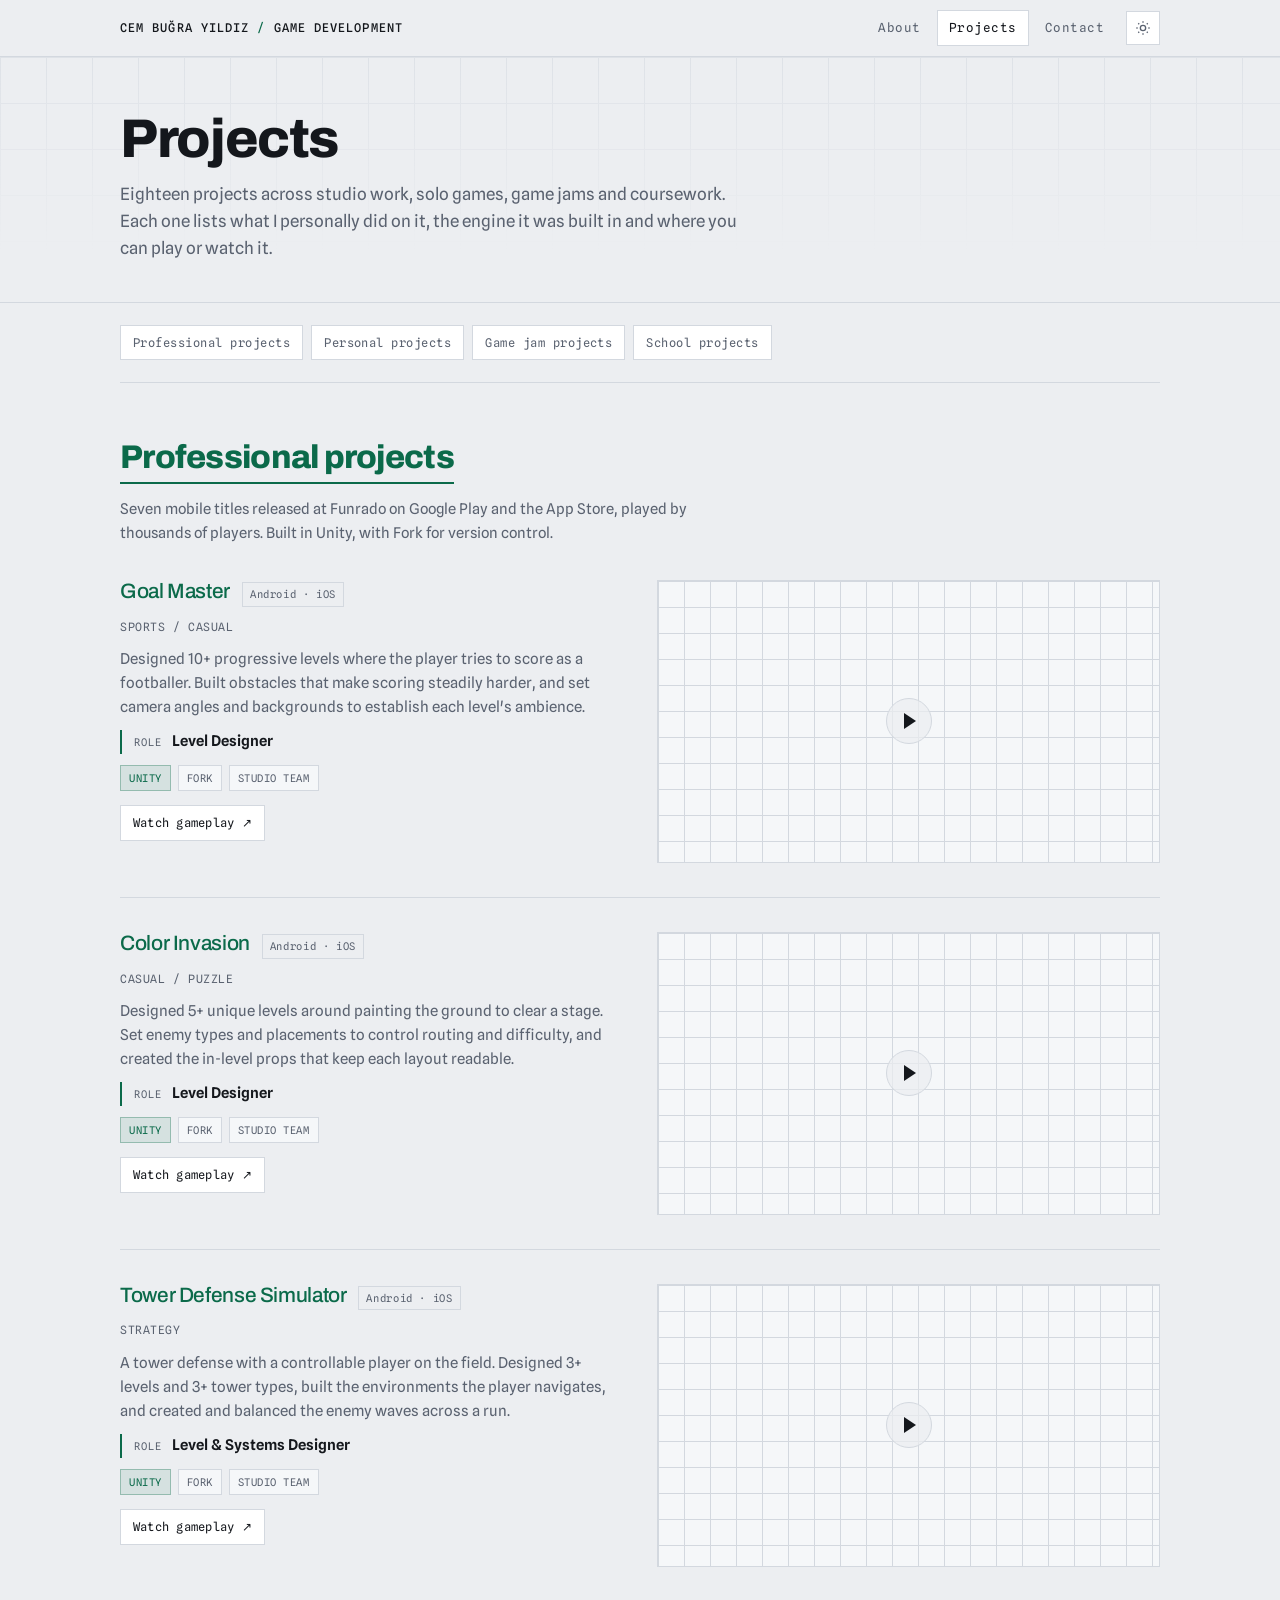
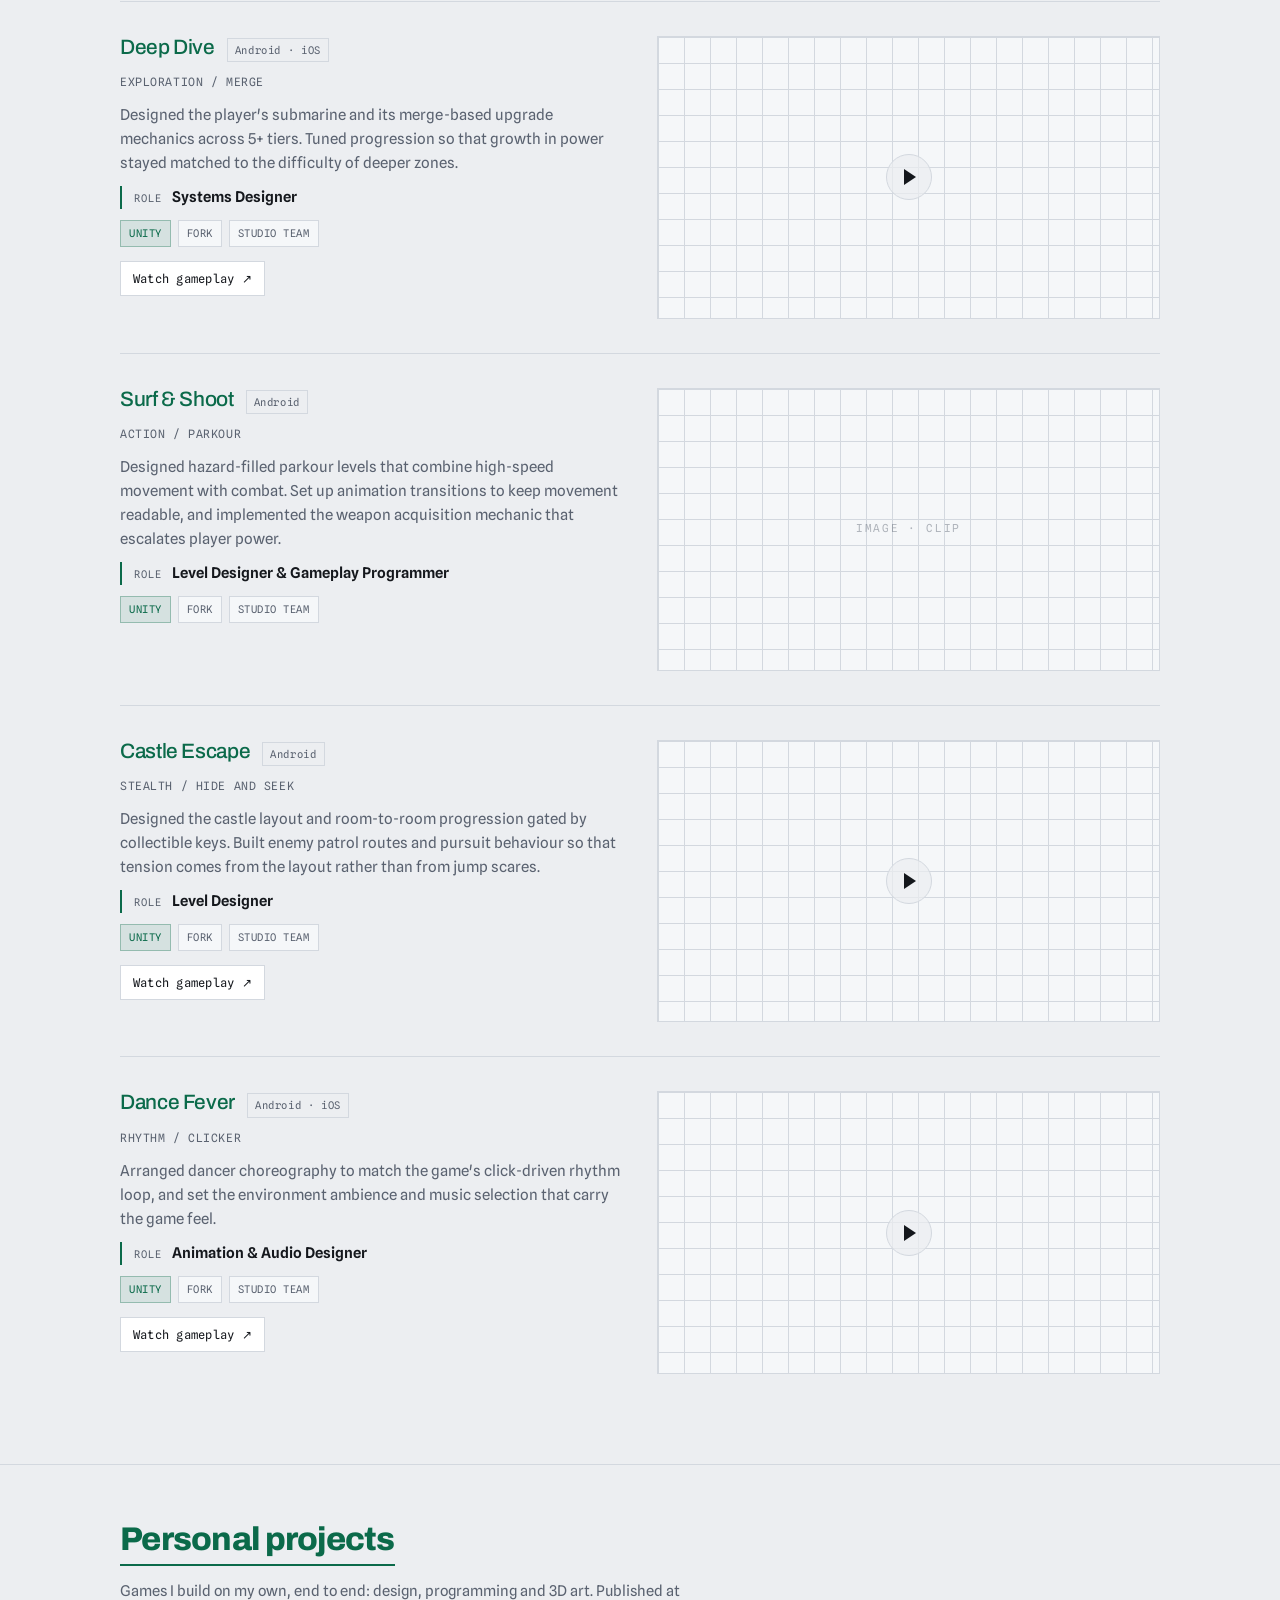
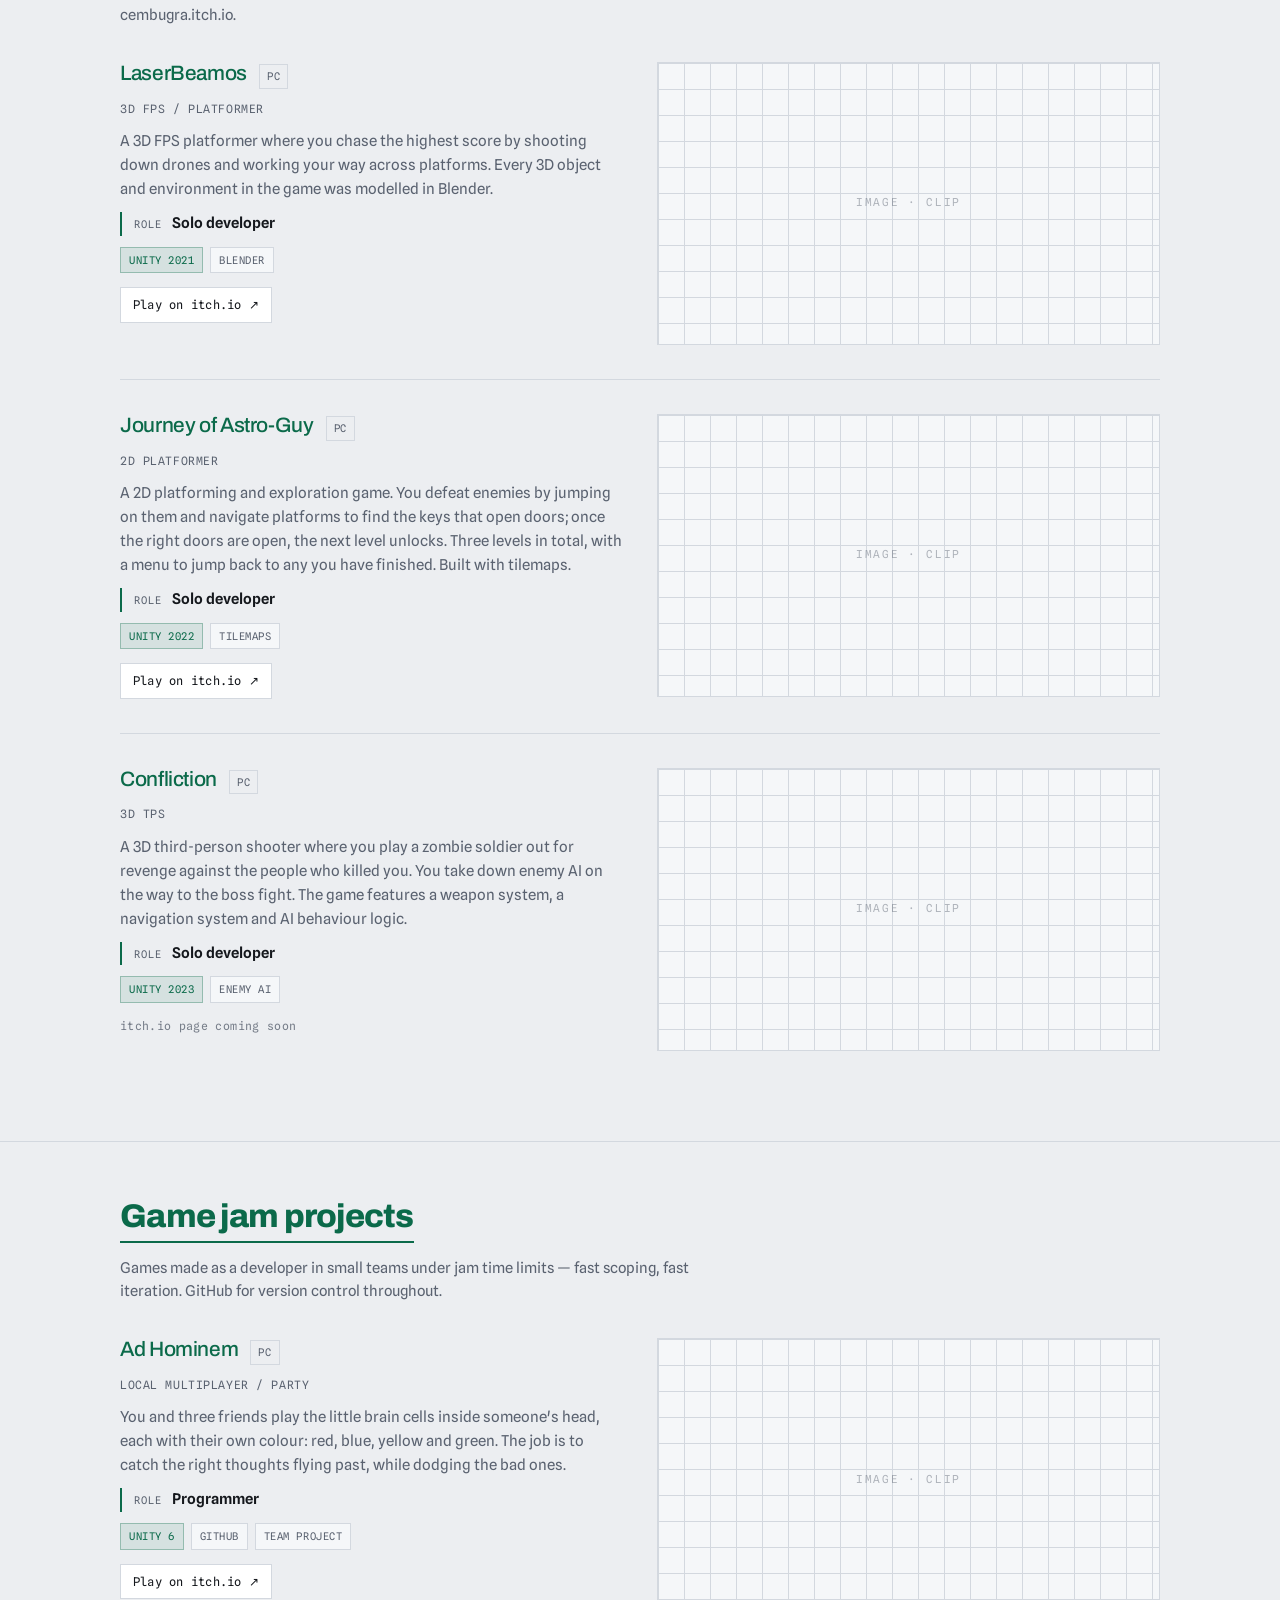
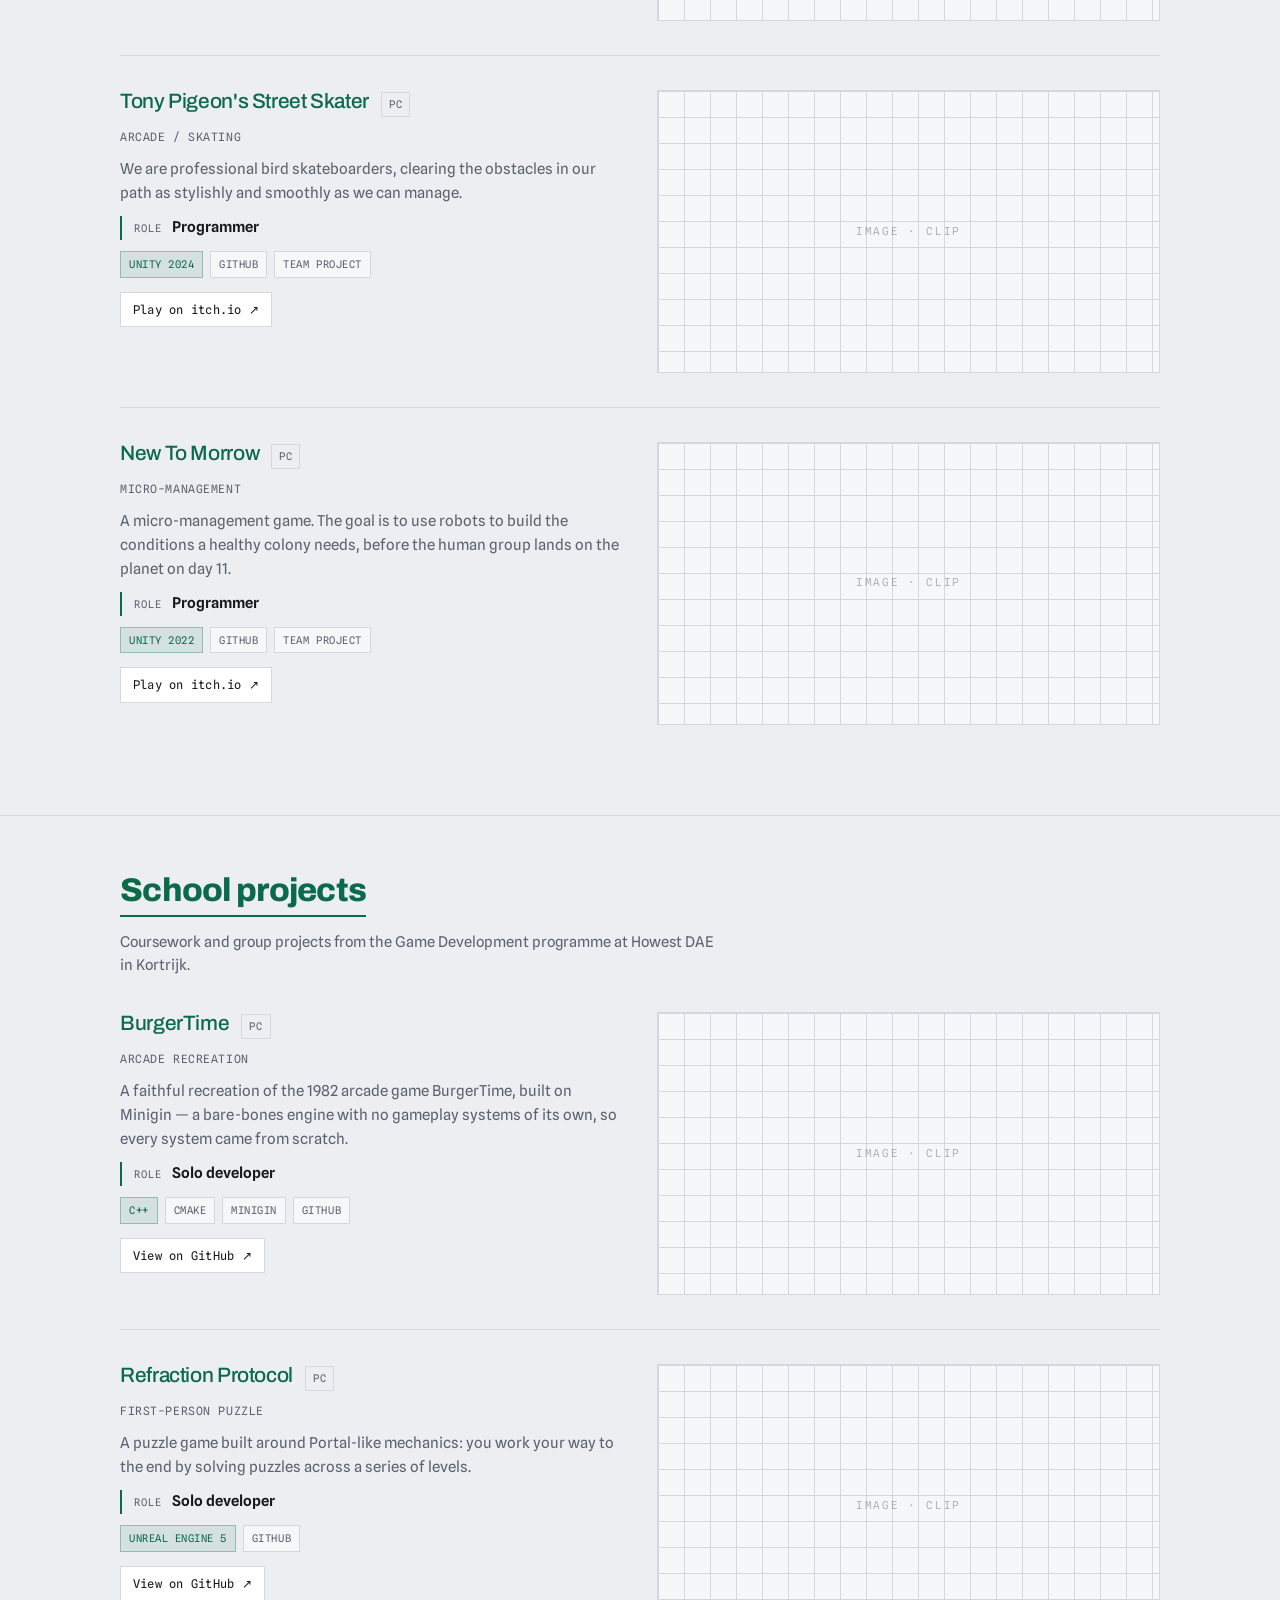
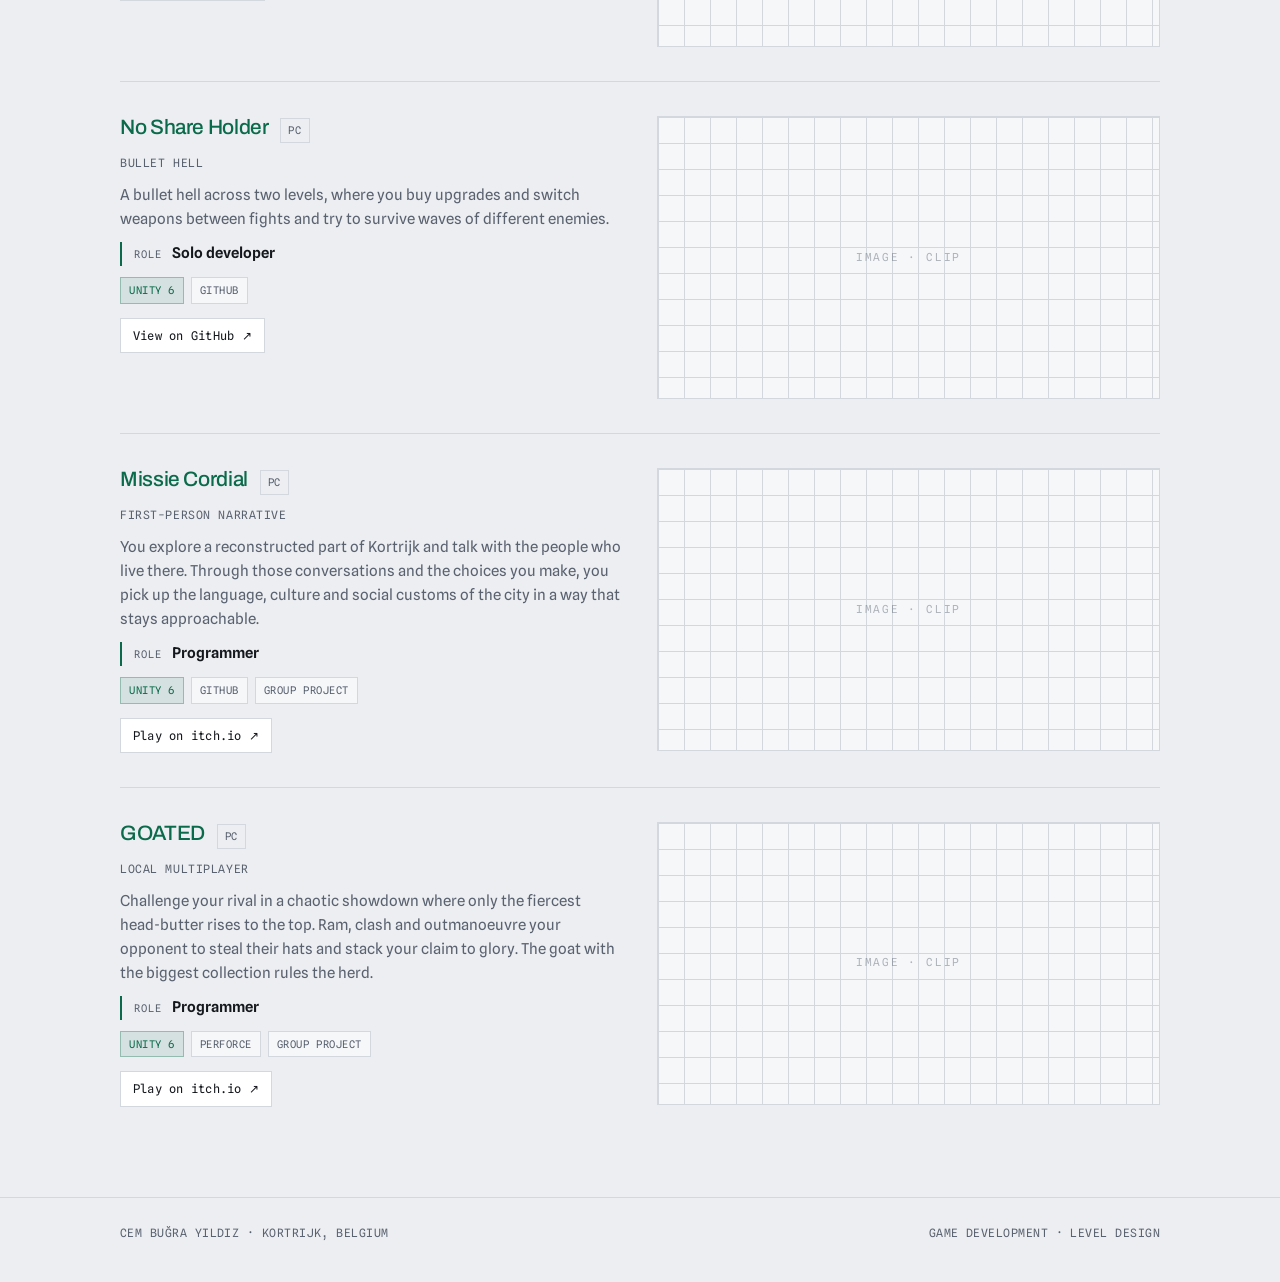
==== commit 6ff61bf2: "Add files via upload" ====
--- a/projects.html
+++ b/projects.html
@@ -12,7 +12,7 @@
 </head>
 <body>
 <nav class="nav"><div class="wrap nav-in"><a class="nav-mark" href="index.html">CEM BUĞRA YILDIZ <b>/</b> GAME DEVELOPMENT</a><div class="nav-links"><a class="nav-link" href="index.html">About</a><a class="nav-link on" href="projects.html">Projects</a><a class="nav-link" href="contact.html">Contact</a><button class="themer" type="button" aria-label="Switch colour theme"><svg class="sun" viewBox="0 0 24 24" fill="none" stroke="currentColor" stroke-width="2"><circle cx="12" cy="12" r="4"/><path d="M12 2v2M12 20v2M4.9 4.9l1.4 1.4M17.7 17.7l1.4 1.4M2 12h2M20 12h2M4.9 19.1l1.4-1.4M17.7 6.3l1.4-1.4"/></svg><svg class="moon" viewBox="0 0 24 24" fill="none" stroke="currentColor" stroke-width="2"><path d="M21 12.8A9 9 0 1 1 11.2 3a7 7 0 0 0 9.8 9.8z"/></svg></button></div></div></nav>
-<div class="page is-active"><header class="gridbg"><div class="wrap phead"><h1>Projects</h1><p>Eighteen projects across studio work, solo games, game jams and coursework. Each one lists what I personally did on it, the engine it was built in and where you can play or watch it.</p></div></header><div class="wrap"><div class="jump"><a href="#professional">Professional projects</a><a href="#personal">Personal projects</a><a href="#jams">Game jam projects</a><a href="#school">School projects</a></div></div><main><section id="professional"><div class="wrap"><div class="sec-head"><h2>Professional projects</h2><p class="sec-note">Seven mobile titles released at Funrado on Google Play and the App Store, played by thousands of players. Built in Unity, with Fork for version control.</p></div><article class="proj"><div class="proj-text"><div class="proj-head"><h3><a href="https://youtu.be/RRbaoextvzc" target="_blank" rel="noopener">Goal Master</a></h3><span class="plat">Android · iOS</span></div><div class="genre">Sports / Casual</div><p>Designed 10+ progressive levels where the player tries to score as a footballer. Built obstacles that make scoring steadily harder, and set camera angles and backgrounds to establish each level's ambience.</p><div class="role-line"><span class="k">Role</span><span class="v">Level Designer</span></div><div class="meta"><span class="chip engine">Unity</span><span class="chip">Fork</span><span class="chip">Studio team</span></div><div class="proj-links"><a class="btn btn-sm" href="https://youtu.be/RRbaoextvzc" target="_blank" rel="noopener">Watch gameplay &#8599;</a></div></div><div class="proj-media" data-yt="RRbaoextvzc"><img class="thumb" src="https://i.ytimg.com/vi/RRbaoextvzc/hqdefault.jpg" alt="" loading="lazy"><button class="media-btn" type="button" aria-label="Play Goal Master gameplay"><span class="play"></span></button></div></article><article class="proj"><div class="proj-text"><div class="proj-head"><h3><a href="https://youtu.be/FBqO256Bu5w" target="_blank" rel="noopener">Color Invasion</a></h3><span class="plat">Android · iOS</span></div><div class="genre">Casual / Puzzle</div><p>Designed 5+ unique levels around painting the ground to clear a stage. Set enemy types and placements to control routing and difficulty, and created the in-level props that keep each layout readable.</p><div class="role-line"><span class="k">Role</span><span class="v">Level Designer</span></div><div class="meta"><span class="chip engine">Unity</span><span class="chip">Fork</span><span class="chip">Studio team</span></div><div class="proj-links"><a class="btn btn-sm" href="https://youtu.be/FBqO256Bu5w" target="_blank" rel="noopener">Watch gameplay &#8599;</a></div></div><div class="proj-media" data-yt="FBqO256Bu5w"><img class="thumb" src="https://i.ytimg.com/vi/FBqO256Bu5w/hqdefault.jpg" alt="" loading="lazy"><button class="media-btn" type="button" aria-label="Play Color Invasion gameplay"><span class="play"></span></button></div></article><article class="proj"><div class="proj-text"><div class="proj-head"><h3><a href="https://youtu.be/MeSugsAXxDk" target="_blank" rel="noopener">Tower Defense Simulator</a></h3><span class="plat">Android · iOS</span></div><div class="genre">Strategy</div><p>A tower defense with a controllable player on the field. Designed 3+ levels and 3+ tower types, built the environments the player navigates, and created and balanced the enemy waves across a run.</p><div class="role-line"><span class="k">Role</span><span class="v">Level &amp; Systems Designer</span></div><div class="meta"><span class="chip engine">Unity</span><span class="chip">Fork</span><span class="chip">Studio team</span></div><div class="proj-links"><a class="btn btn-sm" href="https://youtu.be/MeSugsAXxDk" target="_blank" rel="noopener">Watch gameplay &#8599;</a></div></div><div class="proj-media" data-yt="MeSugsAXxDk"><img class="thumb" src="https://i.ytimg.com/vi/MeSugsAXxDk/hqdefault.jpg" alt="" loading="lazy"><button class="media-btn" type="button" aria-label="Play Tower Defense Simulator gameplay"><span class="play"></span></button></div></article><article class="proj"><div class="proj-text"><div class="proj-head"><h3><a href="https://youtu.be/DkBR84_H1lg" target="_blank" rel="noopener">Deep Dive</a></h3><span class="plat">Android · iOS</span></div><div class="genre">Exploration / Merge</div><p>Designed the player's submarine and its merge-based upgrade mechanics across 5+ tiers. Tuned progression so that growth in power stayed matched to the difficulty of deeper zones.</p><div class="role-line"><span class="k">Role</span><span class="v">Systems Designer</span></div><div class="meta"><span class="chip engine">Unity</span><span class="chip">Fork</span><span class="chip">Studio team</span></div><div class="proj-links"><a class="btn btn-sm" href="https://youtu.be/DkBR84_H1lg" target="_blank" rel="noopener">Watch gameplay &#8599;</a></div></div><div class="proj-media" data-yt="DkBR84_H1lg"><img class="thumb" src="https://i.ytimg.com/vi/DkBR84_H1lg/hqdefault.jpg" alt="" loading="lazy"><button class="media-btn" type="button" aria-label="Play Deep Dive gameplay"><span class="play"></span></button></div></article><article class="proj"><div class="proj-text"><div class="proj-head"><h3>Surf &amp; Shoot</h3><span class="plat">Android</span></div><div class="genre">Action / Parkour</div><p>Designed hazard-filled parkour levels that combine high-speed movement with combat. Set up animation transitions to keep movement readable, and implemented the weapon acquisition mechanic that escalates player power.</p><div class="role-line"><span class="k">Role</span><span class="v">Level Designer &amp; Gameplay Programmer</span></div><div class="meta"><span class="chip engine">Unity</span><span class="chip">Fork</span><span class="chip">Studio team</span></div><div class="proj-links"></div></div><div class="proj-media"><span class="ph">Image · Clip</span></div></article><article class="proj"><div class="proj-text"><div class="proj-head"><h3><a href="https://youtu.be/_VkfU6dRfOo" target="_blank" rel="noopener">Castle Escape</a></h3><span class="plat">Android</span></div><div class="genre">Stealth / Hide and Seek</div><p>Designed the castle layout and room-to-room progression gated by collectible keys. Built enemy patrol routes and pursuit behaviour so that tension comes from the layout rather than from jump scares.</p><div class="role-line"><span class="k">Role</span><span class="v">Level Designer</span></div><div class="meta"><span class="chip engine">Unity</span><span class="chip">Fork</span><span class="chip">Studio team</span></div><div class="proj-links"><a class="btn btn-sm" href="https://youtu.be/_VkfU6dRfOo" target="_blank" rel="noopener">Watch gameplay &#8599;</a></div></div><div class="proj-media" data-yt="_VkfU6dRfOo"><img class="thumb" src="https://i.ytimg.com/vi/_VkfU6dRfOo/hqdefault.jpg" alt="" loading="lazy"><button class="media-btn" type="button" aria-label="Play Castle Escape gameplay"><span class="play"></span></button></div></article><article class="proj"><div class="proj-text"><div class="proj-head"><h3><a href="https://youtu.be/Z0olkvZNVis" target="_blank" rel="noopener">Dance Fever</a></h3><span class="plat">Android · iOS</span></div><div class="genre">Rhythm / Clicker</div><p>Arranged dancer choreography to match the game's click-driven rhythm loop, and set the environment ambience and music selection that carry the game feel.</p><div class="role-line"><span class="k">Role</span><span class="v">Animation &amp; Audio Designer</span></div><div class="meta"><span class="chip engine">Unity</span><span class="chip">Fork</span><span class="chip">Studio team</span></div><div class="proj-links"><a class="btn btn-sm" href="https://youtu.be/Z0olkvZNVis" target="_blank" rel="noopener">Watch gameplay &#8599;</a></div></div><div class="proj-media" data-yt="Z0olkvZNVis"><img class="thumb" src="https://i.ytimg.com/vi/Z0olkvZNVis/hqdefault.jpg" alt="" loading="lazy"><button class="media-btn" type="button" aria-label="Play Dance Fever gameplay"><span class="play"></span></button></div></article></div></section><section id="personal"><div class="wrap"><div class="sec-head"><h2>Personal projects</h2><p class="sec-note">Games I build on my own, end to end: design, programming and 3D art. Published at cembugra.itch.io, with GitHub for version control.</p></div><article class="proj"><div class="proj-text"><div class="proj-head"><h3><a href="https://cembugra.itch.io/laserbeamos" target="_blank" rel="noopener">LaserBeamos</a></h3><span class="plat">PC</span></div><div class="genre">3D FPS / Platformer</div><p>A 3D FPS platformer where you chase the highest score by shooting down drones and working your way across platforms. Every 3D object and environment in the game was modelled in Blender.</p><div class="role-line"><span class="k">Role</span><span class="v">Solo developer</span></div><div class="meta"><span class="chip engine">Unity 2021</span><span class="chip">GitHub</span><span class="chip">Blender</span></div><div class="proj-links"><a class="btn btn-sm" href="https://cembugra.itch.io/laserbeamos" target="_blank" rel="noopener">Play on itch.io &#8599;</a></div></div><div class="proj-media"><span class="ph">Image · Clip</span></div></article><article class="proj"><div class="proj-text"><div class="proj-head"><h3><a href="https://cembugra.itch.io/journey-of-astro-guy" target="_blank" rel="noopener">Journey of Astro-Guy</a></h3><span class="plat">PC</span></div><div class="genre">2D Platformer</div><p>A 2D platforming and exploration game. You defeat enemies by jumping on them and navigate platforms to find the keys that open doors; once the right doors are open, the next level unlocks. Three levels in total, with a menu to jump back to any you have finished. Built with tilemaps.</p><div class="role-line"><span class="k">Role</span><span class="v">Solo developer</span></div><div class="meta"><span class="chip engine">Unity 2022</span><span class="chip">GitHub</span><span class="chip">Tilemaps</span></div><div class="proj-links"><a class="btn btn-sm" href="https://cembugra.itch.io/journey-of-astro-guy" target="_blank" rel="noopener">Play on itch.io &#8599;</a></div></div><div class="proj-media"><span class="ph">Image · Clip</span></div></article><article class="proj"><div class="proj-text"><div class="proj-head"><h3>Confliction</h3><span class="plat">PC</span></div><div class="genre">3D TPS</div><p>A 3D third-person shooter where you play a zombie soldier out for revenge against the people who killed you. You take down enemy AI on the way to the boss fight. The game features a weapon system, a navigation system and AI behaviour logic.</p><div class="role-line"><span class="k">Role</span><span class="v">Solo developer</span></div><div class="meta"><span class="chip engine">Unity 2023</span><span class="chip">GitHub</span><span class="chip">Enemy AI</span></div><div class="proj-links"><span class="pending">itch.io page coming soon</span></div></div><div class="proj-media"><span class="ph">Image · Clip</span></div></article></div></section><section id="jams"><div class="wrap"><div class="sec-head"><h2>Game jam projects</h2><p class="sec-note">Games made as a developer in small teams under jam time limits — fast scoping, fast iteration. GitHub for version control throughout.</p></div><article class="proj"><div class="proj-text"><div class="proj-head"><h3><a href="https://uxioma.itch.io/ad-hominem" target="_blank" rel="noopener">Ad Hominem</a></h3><span class="plat">PC</span></div><div class="genre">Local multiplayer / Party</div><p>You and three friends play the little brain cells inside someone's head, each with their own colour: red, blue, yellow and green. The job is to catch the right thoughts flying past, while dodging the bad ones.</p><div class="role-line"><span class="k">Role</span><span class="v">Developer</span></div><div class="meta"><span class="chip engine">Unity 6</span><span class="chip">GitHub</span><span class="chip">Team project</span></div><div class="proj-links"><a class="btn btn-sm" href="https://uxioma.itch.io/ad-hominem" target="_blank" rel="noopener">Play on itch.io &#8599;</a></div></div><div class="proj-media"><span class="ph">Image · Clip</span></div></article><article class="proj"><div class="proj-text"><div class="proj-head"><h3><a href="https://kayahx.itch.io/kikkerwertjes" target="_blank" rel="noopener">Tony Pigeon's Street Skater</a></h3><span class="plat">PC</span></div><div class="genre">Arcade / Skating</div><p>We are professional bird skateboarders, clearing the obstacles in our path as stylishly and smoothly as we can manage.</p><div class="role-line"><span class="k">Role</span><span class="v">Developer</span></div><div class="meta"><span class="chip engine">Unity 2024</span><span class="chip">GitHub</span><span class="chip">Team project</span></div><div class="proj-links"><a class="btn btn-sm" href="https://kayahx.itch.io/kikkerwertjes" target="_blank" rel="noopener">Play on itch.io &#8599;</a></div></div><div class="proj-media"><span class="ph">Image · Clip</span></div></article><article class="proj"><div class="proj-text"><div class="proj-head"><h3><a href="https://adadadadadarts.itch.io/new-tomorrow" target="_blank" rel="noopener">New To Morrow</a></h3><span class="plat">PC</span></div><div class="genre">Micro-management</div><p>A micro-management game. The goal is to use robots to build the conditions a healthy colony needs, before the human group lands on the planet on day 11.</p><div class="role-line"><span class="k">Role</span><span class="v">Developer</span></div><div class="meta"><span class="chip engine">Unity 2022</span><span class="chip">GitHub</span><span class="chip">Team project</span></div><div class="proj-links"><a class="btn btn-sm" href="https://adadadadadarts.itch.io/new-tomorrow" target="_blank" rel="noopener">Play on itch.io &#8599;</a></div></div><div class="proj-media"><span class="ph">Image · Clip</span></div></article></div></section><section id="school"><div class="wrap"><div class="sec-head"><h2>School projects</h2><p class="sec-note">Coursework and group projects from the Game Development programme at Howest DAE in Kortrijk.</p></div><article class="proj"><div class="proj-text"><div class="proj-head"><h3><a href="https://github.com/CemBugraYildiz/BurgerTimeGame" target="_blank" rel="noopener">BurgerTime</a></h3><span class="plat">PC</span></div><div class="genre">Arcade recreation</div><p>A faithful recreation of the 1982 arcade game BurgerTime, built on Minigin — a bare-bones engine with no gameplay systems of its own, so every system came from scratch.</p><div class="role-line"><span class="k">Role</span><span class="v">Solo developer</span></div><div class="meta"><span class="chip engine">C++</span><span class="chip">CMake</span><span class="chip">Minigin</span><span class="chip">GitHub</span></div><div class="proj-links"><a class="btn btn-sm" href="https://github.com/CemBugraYildiz/BurgerTimeGame" target="_blank" rel="noopener">View on GitHub &#8599;</a></div></div><div class="proj-media"><span class="ph">Image · Clip</span></div></article><article class="proj"><div class="proj-text"><div class="proj-head"><h3><a href="https://github.com/CemBugraYildiz/Refraction-Protocol-Unreal-Project" target="_blank" rel="noopener">Refraction Protocol</a></h3><span class="plat">PC</span></div><div class="genre">First-person puzzle</div><p>A puzzle game built around Portal-like mechanics: you work your way to the end by solving puzzles across a series of levels.</p><div class="role-line"><span class="k">Role</span><span class="v">Solo developer</span></div><div class="meta"><span class="chip engine">Unreal Engine 5</span><span class="chip">GitHub</span></div><div class="proj-links"><a class="btn btn-sm" href="https://github.com/CemBugraYildiz/Refraction-Protocol-Unreal-Project" target="_blank" rel="noopener">View on GitHub &#8599;</a></div></div><div class="proj-media"><span class="ph">Image · Clip</span></div></article><article class="proj"><div class="proj-text"><div class="proj-head"><h3><a href="https://github.com/CemBugraYildiz/No-Share-Holder-Unity-project" target="_blank" rel="noopener">No Share Holder</a></h3><span class="plat">PC</span></div><div class="genre">Bullet hell</div><p>A bullet hell across two levels, where you buy upgrades and switch weapons between fights and try to survive waves of different enemies.</p><div class="role-line"><span class="k">Role</span><span class="v">Solo developer</span></div><div class="meta"><span class="chip engine">Unity 6</span><span class="chip">GitHub</span></div><div class="proj-links"><a class="btn btn-sm" href="https://github.com/CemBugraYildiz/No-Share-Holder-Unity-project" target="_blank" rel="noopener">View on GitHub &#8599;</a></div></div><div class="proj-media"><span class="ph">Image · Clip</span></div></article><article class="proj"><div class="proj-text"><div class="proj-head"><h3><a href="https://majidyasari.itch.io/missie-cordial" target="_blank" rel="noopener">Missie Cordial</a></h3><span class="plat">PC</span></div><div class="genre">First-person narrative</div><p>You explore a reconstructed part of Kortrijk and talk with the people who live there. Through those conversations and the choices you make, you pick up the language, culture and social customs of the city in a way that stays approachable.</p><div class="role-line"><span class="k">Role</span><span class="v">Developer</span></div><div class="meta"><span class="chip engine">Unity 6</span><span class="chip">GitHub</span><span class="chip">Group project</span></div><div class="proj-links"><a class="btn btn-sm" href="https://majidyasari.itch.io/missie-cordial" target="_blank" rel="noopener">Play on itch.io &#8599;</a></div></div><div class="proj-media"><span class="ph">Image · Clip</span></div></article><article class="proj"><div class="proj-text"><div class="proj-head"><h3><a href="https://darkbluesnowfox.itch.io/goated" target="_blank" rel="noopener">GOATED</a></h3><span class="plat">PC</span></div><div class="genre">Local multiplayer</div><p>Challenge your rival in a chaotic showdown where only the fiercest head-butter rises to the top. Ram, clash and outmanoeuvre your opponent to steal their hats and stack your claim to glory. The goat with the biggest collection rules the herd.</p><div class="role-line"><span class="k">Role</span><span class="v">Developer</span></div><div class="meta"><span class="chip engine">Unity 6</span><span class="chip">Perforce</span><span class="chip">Group project</span></div><div class="proj-links"><a class="btn btn-sm" href="https://darkbluesnowfox.itch.io/goated" target="_blank" rel="noopener">Play on itch.io &#8599;</a></div></div><div class="proj-media"><span class="ph">Image · Clip</span></div></article></div></section></main></div>
+<div class="page is-active"><header class="gridbg"><div class="wrap phead"><h1>Projects</h1><p>Eighteen projects across studio work, solo games, game jams and coursework. Each one lists what I personally did on it, the engine it was built in and where you can play or watch it.</p></div></header><div class="wrap"><div class="jump"><a href="#professional">Professional projects</a><a href="#personal">Personal projects</a><a href="#jams">Game jam projects</a><a href="#school">School projects</a></div></div><main><section id="professional"><div class="wrap"><div class="sec-head"><h2>Professional projects</h2><p class="sec-note">Seven mobile titles released at Funrado on Google Play and the App Store, played by thousands of players. Built in Unity, with Fork for version control.</p></div><article class="proj"><div class="proj-text"><div class="proj-head"><h3><a href="https://youtu.be/RRbaoextvzc" target="_blank" rel="noopener">Goal Master</a></h3><span class="plat">Android · iOS</span></div><div class="genre">Sports / Casual</div><p>Designed 10+ progressive levels where the player tries to score as a footballer. Built obstacles that make scoring steadily harder, and set camera angles and backgrounds to establish each level's ambience.</p><div class="role-line"><span class="k">Role</span><span class="v">Level Designer</span></div><div class="meta"><span class="chip engine">Unity</span><span class="chip">Fork</span><span class="chip">Studio team</span></div><div class="proj-links"><a class="btn btn-sm" href="https://youtu.be/RRbaoextvzc" target="_blank" rel="noopener">Watch gameplay &#8599;</a></div></div><div class="proj-media" data-yt="RRbaoextvzc"><img class="thumb" src="https://i.ytimg.com/vi/RRbaoextvzc/hqdefault.jpg" alt="" loading="lazy"><button class="media-btn" type="button" aria-label="Play Goal Master gameplay"><span class="play"></span></button></div></article><article class="proj"><div class="proj-text"><div class="proj-head"><h3><a href="https://youtu.be/FBqO256Bu5w" target="_blank" rel="noopener">Color Invasion</a></h3><span class="plat">Android · iOS</span></div><div class="genre">Casual / Puzzle</div><p>Designed 5+ unique levels around painting the ground to clear a stage. Set enemy types and placements to control routing and difficulty, and created the in-level props that keep each layout readable.</p><div class="role-line"><span class="k">Role</span><span class="v">Level Designer</span></div><div class="meta"><span class="chip engine">Unity</span><span class="chip">Fork</span><span class="chip">Studio team</span></div><div class="proj-links"><a class="btn btn-sm" href="https://youtu.be/FBqO256Bu5w" target="_blank" rel="noopener">Watch gameplay &#8599;</a></div></div><div class="proj-media" data-yt="FBqO256Bu5w"><img class="thumb" src="https://i.ytimg.com/vi/FBqO256Bu5w/hqdefault.jpg" alt="" loading="lazy"><button class="media-btn" type="button" aria-label="Play Color Invasion gameplay"><span class="play"></span></button></div></article><article class="proj"><div class="proj-text"><div class="proj-head"><h3><a href="https://youtu.be/MeSugsAXxDk" target="_blank" rel="noopener">Tower Defense Simulator</a></h3><span class="plat">Android · iOS</span></div><div class="genre">Strategy</div><p>A tower defense with a controllable player on the field. Designed 3+ levels and 3+ tower types, built the environments the player navigates, and created and balanced the enemy waves across a run.</p><div class="role-line"><span class="k">Role</span><span class="v">Level &amp; Systems Designer</span></div><div class="meta"><span class="chip engine">Unity</span><span class="chip">Fork</span><span class="chip">Studio team</span></div><div class="proj-links"><a class="btn btn-sm" href="https://youtu.be/MeSugsAXxDk" target="_blank" rel="noopener">Watch gameplay &#8599;</a></div></div><div class="proj-media" data-yt="MeSugsAXxDk"><img class="thumb" src="https://i.ytimg.com/vi/MeSugsAXxDk/hqdefault.jpg" alt="" loading="lazy"><button class="media-btn" type="button" aria-label="Play Tower Defense Simulator gameplay"><span class="play"></span></button></div></article><article class="proj"><div class="proj-text"><div class="proj-head"><h3><a href="https://youtu.be/DkBR84_H1lg" target="_blank" rel="noopener">Deep Dive</a></h3><span class="plat">Android · iOS</span></div><div class="genre">Exploration / Merge</div><p>Designed the player's submarine and its merge-based upgrade mechanics across 5+ tiers. Tuned progression so that growth in power stayed matched to the difficulty of deeper zones.</p><div class="role-line"><span class="k">Role</span><span class="v">Systems Designer</span></div><div class="meta"><span class="chip engine">Unity</span><span class="chip">Fork</span><span class="chip">Studio team</span></div><div class="proj-links"><a class="btn btn-sm" href="https://youtu.be/DkBR84_H1lg" target="_blank" rel="noopener">Watch gameplay &#8599;</a></div></div><div class="proj-media" data-yt="DkBR84_H1lg"><img class="thumb" src="https://i.ytimg.com/vi/DkBR84_H1lg/hqdefault.jpg" alt="" loading="lazy"><button class="media-btn" type="button" aria-label="Play Deep Dive gameplay"><span class="play"></span></button></div></article><article class="proj"><div class="proj-text"><div class="proj-head"><h3>Surf &amp; Shoot</h3><span class="plat">Android</span></div><div class="genre">Action / Parkour</div><p>Designed hazard-filled parkour levels that combine high-speed movement with combat. Set up animation transitions to keep movement readable, and implemented the weapon acquisition mechanic that escalates player power.</p><div class="role-line"><span class="k">Role</span><span class="v">Level Designer &amp; Gameplay Programmer</span></div><div class="meta"><span class="chip engine">Unity</span><span class="chip">Fork</span><span class="chip">Studio team</span></div><div class="proj-links"></div></div><div class="proj-media"><span class="ph">Image · Clip</span></div></article><article class="proj"><div class="proj-text"><div class="proj-head"><h3><a href="https://youtu.be/_VkfU6dRfOo" target="_blank" rel="noopener">Castle Escape</a></h3><span class="plat">Android</span></div><div class="genre">Stealth / Hide and Seek</div><p>Designed the castle layout and room-to-room progression gated by collectible keys. Built enemy patrol routes and pursuit behaviour so that tension comes from the layout rather than from jump scares.</p><div class="role-line"><span class="k">Role</span><span class="v">Level Designer</span></div><div class="meta"><span class="chip engine">Unity</span><span class="chip">Fork</span><span class="chip">Studio team</span></div><div class="proj-links"><a class="btn btn-sm" href="https://youtu.be/_VkfU6dRfOo" target="_blank" rel="noopener">Watch gameplay &#8599;</a></div></div><div class="proj-media" data-yt="_VkfU6dRfOo"><img class="thumb" src="https://i.ytimg.com/vi/_VkfU6dRfOo/hqdefault.jpg" alt="" loading="lazy"><button class="media-btn" type="button" aria-label="Play Castle Escape gameplay"><span class="play"></span></button></div></article><article class="proj"><div class="proj-text"><div class="proj-head"><h3><a href="https://youtu.be/Z0olkvZNVis" target="_blank" rel="noopener">Dance Fever</a></h3><span class="plat">Android · iOS</span></div><div class="genre">Rhythm / Clicker</div><p>Arranged dancer choreography to match the game's click-driven rhythm loop, and set the environment ambience and music selection that carry the game feel.</p><div class="role-line"><span class="k">Role</span><span class="v">Animation &amp; Audio Designer</span></div><div class="meta"><span class="chip engine">Unity</span><span class="chip">Fork</span><span class="chip">Studio team</span></div><div class="proj-links"><a class="btn btn-sm" href="https://youtu.be/Z0olkvZNVis" target="_blank" rel="noopener">Watch gameplay &#8599;</a></div></div><div class="proj-media" data-yt="Z0olkvZNVis"><img class="thumb" src="https://i.ytimg.com/vi/Z0olkvZNVis/hqdefault.jpg" alt="" loading="lazy"><button class="media-btn" type="button" aria-label="Play Dance Fever gameplay"><span class="play"></span></button></div></article></div></section><section id="personal"><div class="wrap"><div class="sec-head"><h2>Personal projects</h2><p class="sec-note">Games I build on my own, end to end: design, programming and 3D art. Published at cembugra.itch.io.</p></div><article class="proj"><div class="proj-text"><div class="proj-head"><h3><a href="https://cembugra.itch.io/laserbeamos" target="_blank" rel="noopener">LaserBeamos</a></h3><span class="plat">PC</span></div><div class="genre">3D FPS / Platformer</div><p>A 3D FPS platformer where you chase the highest score by shooting down drones and working your way across platforms. Every 3D object and environment in the game was modelled in Blender.</p><div class="role-line"><span class="k">Role</span><span class="v">Solo developer</span></div><div class="meta"><span class="chip engine">Unity 2021</span><span class="chip">Blender</span></div><div class="proj-links"><a class="btn btn-sm" href="https://cembugra.itch.io/laserbeamos" target="_blank" rel="noopener">Play on itch.io &#8599;</a></div></div><div class="proj-media"><span class="ph">Image · Clip</span></div></article><article class="proj"><div class="proj-text"><div class="proj-head"><h3><a href="https://cembugra.itch.io/journey-of-astro-guy" target="_blank" rel="noopener">Journey of Astro-Guy</a></h3><span class="plat">PC</span></div><div class="genre">2D Platformer</div><p>A 2D platforming and exploration game. You defeat enemies by jumping on them and navigate platforms to find the keys that open doors; once the right doors are open, the next level unlocks. Three levels in total, with a menu to jump back to any you have finished. Built with tilemaps.</p><div class="role-line"><span class="k">Role</span><span class="v">Solo developer</span></div><div class="meta"><span class="chip engine">Unity 2022</span><span class="chip">Tilemaps</span></div><div class="proj-links"><a class="btn btn-sm" href="https://cembugra.itch.io/journey-of-astro-guy" target="_blank" rel="noopener">Play on itch.io &#8599;</a></div></div><div class="proj-media"><span class="ph">Image · Clip</span></div></article><article class="proj"><div class="proj-text"><div class="proj-head"><h3>Confliction</h3><span class="plat">PC</span></div><div class="genre">3D TPS</div><p>A 3D third-person shooter where you play a zombie soldier out for revenge against the people who killed you. You take down enemy AI on the way to the boss fight. The game features a weapon system, a navigation system and AI behaviour logic.</p><div class="role-line"><span class="k">Role</span><span class="v">Solo developer</span></div><div class="meta"><span class="chip engine">Unity 2023</span><span class="chip">Enemy AI</span></div><div class="proj-links"><span class="pending">itch.io page coming soon</span></div></div><div class="proj-media"><span class="ph">Image · Clip</span></div></article></div></section><section id="jams"><div class="wrap"><div class="sec-head"><h2>Game jam projects</h2><p class="sec-note">Games made as a developer in small teams under jam time limits — fast scoping, fast iteration. GitHub for version control throughout.</p></div><article class="proj"><div class="proj-text"><div class="proj-head"><h3><a href="https://uxioma.itch.io/ad-hominem" target="_blank" rel="noopener">Ad Hominem</a></h3><span class="plat">PC</span></div><div class="genre">Local multiplayer / Party</div><p>You and three friends play the little brain cells inside someone's head, each with their own colour: red, blue, yellow and green. The job is to catch the right thoughts flying past, while dodging the bad ones.</p><div class="role-line"><span class="k">Role</span><span class="v">Programmer</span></div><div class="meta"><span class="chip engine">Unity 6</span><span class="chip">GitHub</span><span class="chip">Team project</span></div><div class="proj-links"><a class="btn btn-sm" href="https://uxioma.itch.io/ad-hominem" target="_blank" rel="noopener">Play on itch.io &#8599;</a></div></div><div class="proj-media"><span class="ph">Image · Clip</span></div></article><article class="proj"><div class="proj-text"><div class="proj-head"><h3><a href="https://kayahx.itch.io/kikkerwertjes" target="_blank" rel="noopener">Tony Pigeon's Street Skater</a></h3><span class="plat">PC</span></div><div class="genre">Arcade / Skating</div><p>We are professional bird skateboarders, clearing the obstacles in our path as stylishly and smoothly as we can manage.</p><div class="role-line"><span class="k">Role</span><span class="v">Programmer</span></div><div class="meta"><span class="chip engine">Unity 2024</span><span class="chip">GitHub</span><span class="chip">Team project</span></div><div class="proj-links"><a class="btn btn-sm" href="https://kayahx.itch.io/kikkerwertjes" target="_blank" rel="noopener">Play on itch.io &#8599;</a></div></div><div class="proj-media"><span class="ph">Image · Clip</span></div></article><article class="proj"><div class="proj-text"><div class="proj-head"><h3><a href="https://adadadadadarts.itch.io/new-tomorrow" target="_blank" rel="noopener">New To Morrow</a></h3><span class="plat">PC</span></div><div class="genre">Micro-management</div><p>A micro-management game. The goal is to use robots to build the conditions a healthy colony needs, before the human group lands on the planet on day 11.</p><div class="role-line"><span class="k">Role</span><span class="v">Programmer</span></div><div class="meta"><span class="chip engine">Unity 2022</span><span class="chip">GitHub</span><span class="chip">Team project</span></div><div class="proj-links"><a class="btn btn-sm" href="https://adadadadadarts.itch.io/new-tomorrow" target="_blank" rel="noopener">Play on itch.io &#8599;</a></div></div><div class="proj-media"><span class="ph">Image · Clip</span></div></article></div></section><section id="school"><div class="wrap"><div class="sec-head"><h2>School projects</h2><p class="sec-note">Coursework and group projects from the Game Development programme at Howest DAE in Kortrijk.</p></div><article class="proj"><div class="proj-text"><div class="proj-head"><h3><a href="https://github.com/CemBugraYildiz/BurgerTimeGame" target="_blank" rel="noopener">BurgerTime</a></h3><span class="plat">PC</span></div><div class="genre">Arcade recreation</div><p>A faithful recreation of the 1982 arcade game BurgerTime, built on Minigin — a bare-bones engine with no gameplay systems of its own, so every system came from scratch.</p><div class="role-line"><span class="k">Role</span><span class="v">Solo developer</span></div><div class="meta"><span class="chip engine">C++</span><span class="chip">CMake</span><span class="chip">Minigin</span><span class="chip">GitHub</span></div><div class="proj-links"><a class="btn btn-sm" href="https://github.com/CemBugraYildiz/BurgerTimeGame" target="_blank" rel="noopener">View on GitHub &#8599;</a></div></div><div class="proj-media"><span class="ph">Image · Clip</span></div></article><article class="proj"><div class="proj-text"><div class="proj-head"><h3><a href="https://github.com/CemBugraYildiz/Refraction-Protocol-Unreal-Project" target="_blank" rel="noopener">Refraction Protocol</a></h3><span class="plat">PC</span></div><div class="genre">First-person puzzle</div><p>A puzzle game built around Portal-like mechanics: you work your way to the end by solving puzzles across a series of levels.</p><div class="role-line"><span class="k">Role</span><span class="v">Solo developer</span></div><div class="meta"><span class="chip engine">Unreal Engine 5</span><span class="chip">GitHub</span></div><div class="proj-links"><a class="btn btn-sm" href="https://github.com/CemBugraYildiz/Refraction-Protocol-Unreal-Project" target="_blank" rel="noopener">View on GitHub &#8599;</a></div></div><div class="proj-media"><span class="ph">Image · Clip</span></div></article><article class="proj"><div class="proj-text"><div class="proj-head"><h3><a href="https://github.com/CemBugraYildiz/No-Share-Holder-Unity-project" target="_blank" rel="noopener">No Share Holder</a></h3><span class="plat">PC</span></div><div class="genre">Bullet hell</div><p>A bullet hell across two levels, where you buy upgrades and switch weapons between fights and try to survive waves of different enemies.</p><div class="role-line"><span class="k">Role</span><span class="v">Solo developer</span></div><div class="meta"><span class="chip engine">Unity 6</span><span class="chip">GitHub</span></div><div class="proj-links"><a class="btn btn-sm" href="https://github.com/CemBugraYildiz/No-Share-Holder-Unity-project" target="_blank" rel="noopener">View on GitHub &#8599;</a></div></div><div class="proj-media"><span class="ph">Image · Clip</span></div></article><article class="proj"><div class="proj-text"><div class="proj-head"><h3><a href="https://majidyasari.itch.io/missie-cordial" target="_blank" rel="noopener">Missie Cordial</a></h3><span class="plat">PC</span></div><div class="genre">First-person narrative</div><p>You explore a reconstructed part of Kortrijk and talk with the people who live there. Through those conversations and the choices you make, you pick up the language, culture and social customs of the city in a way that stays approachable.</p><div class="role-line"><span class="k">Role</span><span class="v">Programmer</span></div><div class="meta"><span class="chip engine">Unity 6</span><span class="chip">GitHub</span><span class="chip">Group project</span></div><div class="proj-links"><a class="btn btn-sm" href="https://majidyasari.itch.io/missie-cordial" target="_blank" rel="noopener">Play on itch.io &#8599;</a></div></div><div class="proj-media"><span class="ph">Image · Clip</span></div></article><article class="proj"><div class="proj-text"><div class="proj-head"><h3><a href="https://darkbluesnowfox.itch.io/goated" target="_blank" rel="noopener">GOATED</a></h3><span class="plat">PC</span></div><div class="genre">Local multiplayer</div><p>Challenge your rival in a chaotic showdown where only the fiercest head-butter rises to the top. Ram, clash and outmanoeuvre your opponent to steal their hats and stack your claim to glory. The goat with the biggest collection rules the herd.</p><div class="role-line"><span class="k">Role</span><span class="v">Programmer</span></div><div class="meta"><span class="chip engine">Unity 6</span><span class="chip">Perforce</span><span class="chip">Group project</span></div><div class="proj-links"><a class="btn btn-sm" href="https://darkbluesnowfox.itch.io/goated" target="_blank" rel="noopener">Play on itch.io &#8599;</a></div></div><div class="proj-media"><span class="ph">Image · Clip</span></div></article></div></section></main></div>
 <footer><div class="wrap foot"><span>CEM BUĞRA YILDIZ · KORTRIJK, BELGIUM</span><span>GAME DEVELOPMENT · LEVEL DESIGN</span></div></footer>
 <script src="app.js"></script>
 </body>
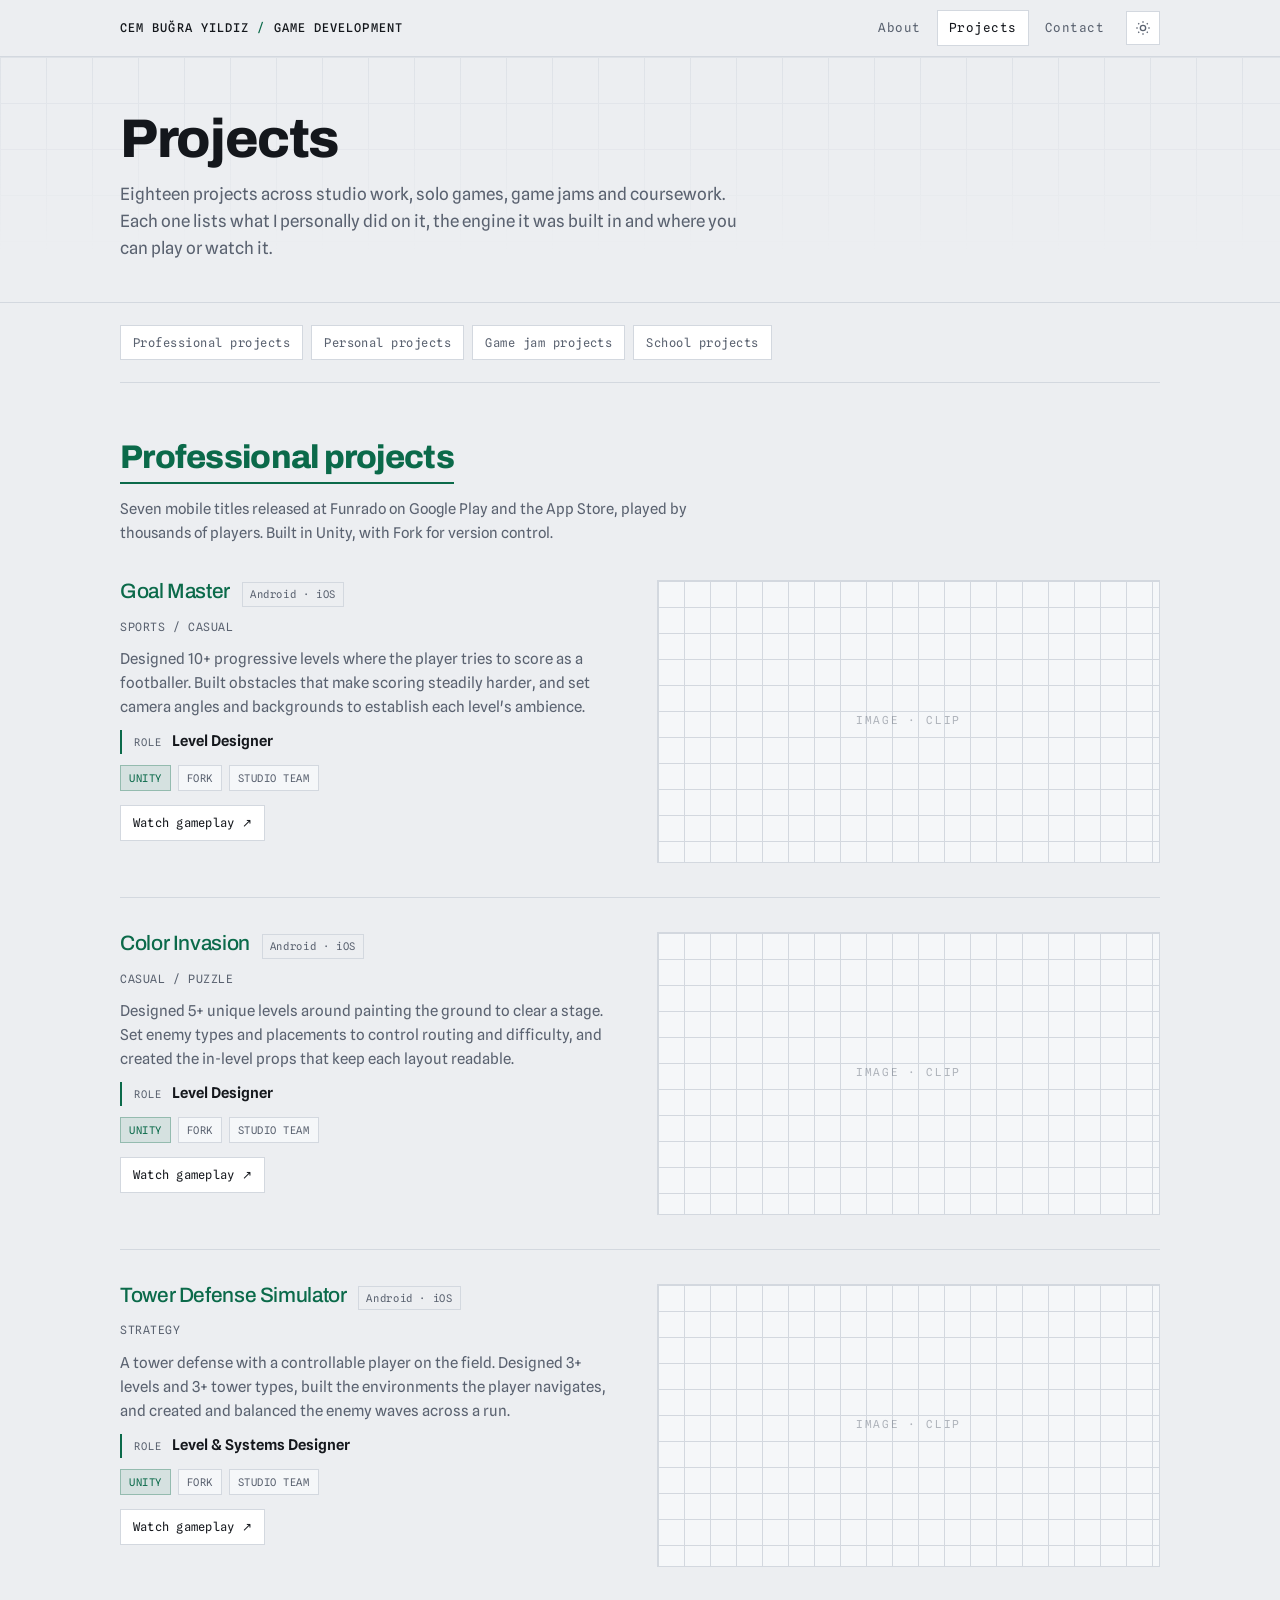
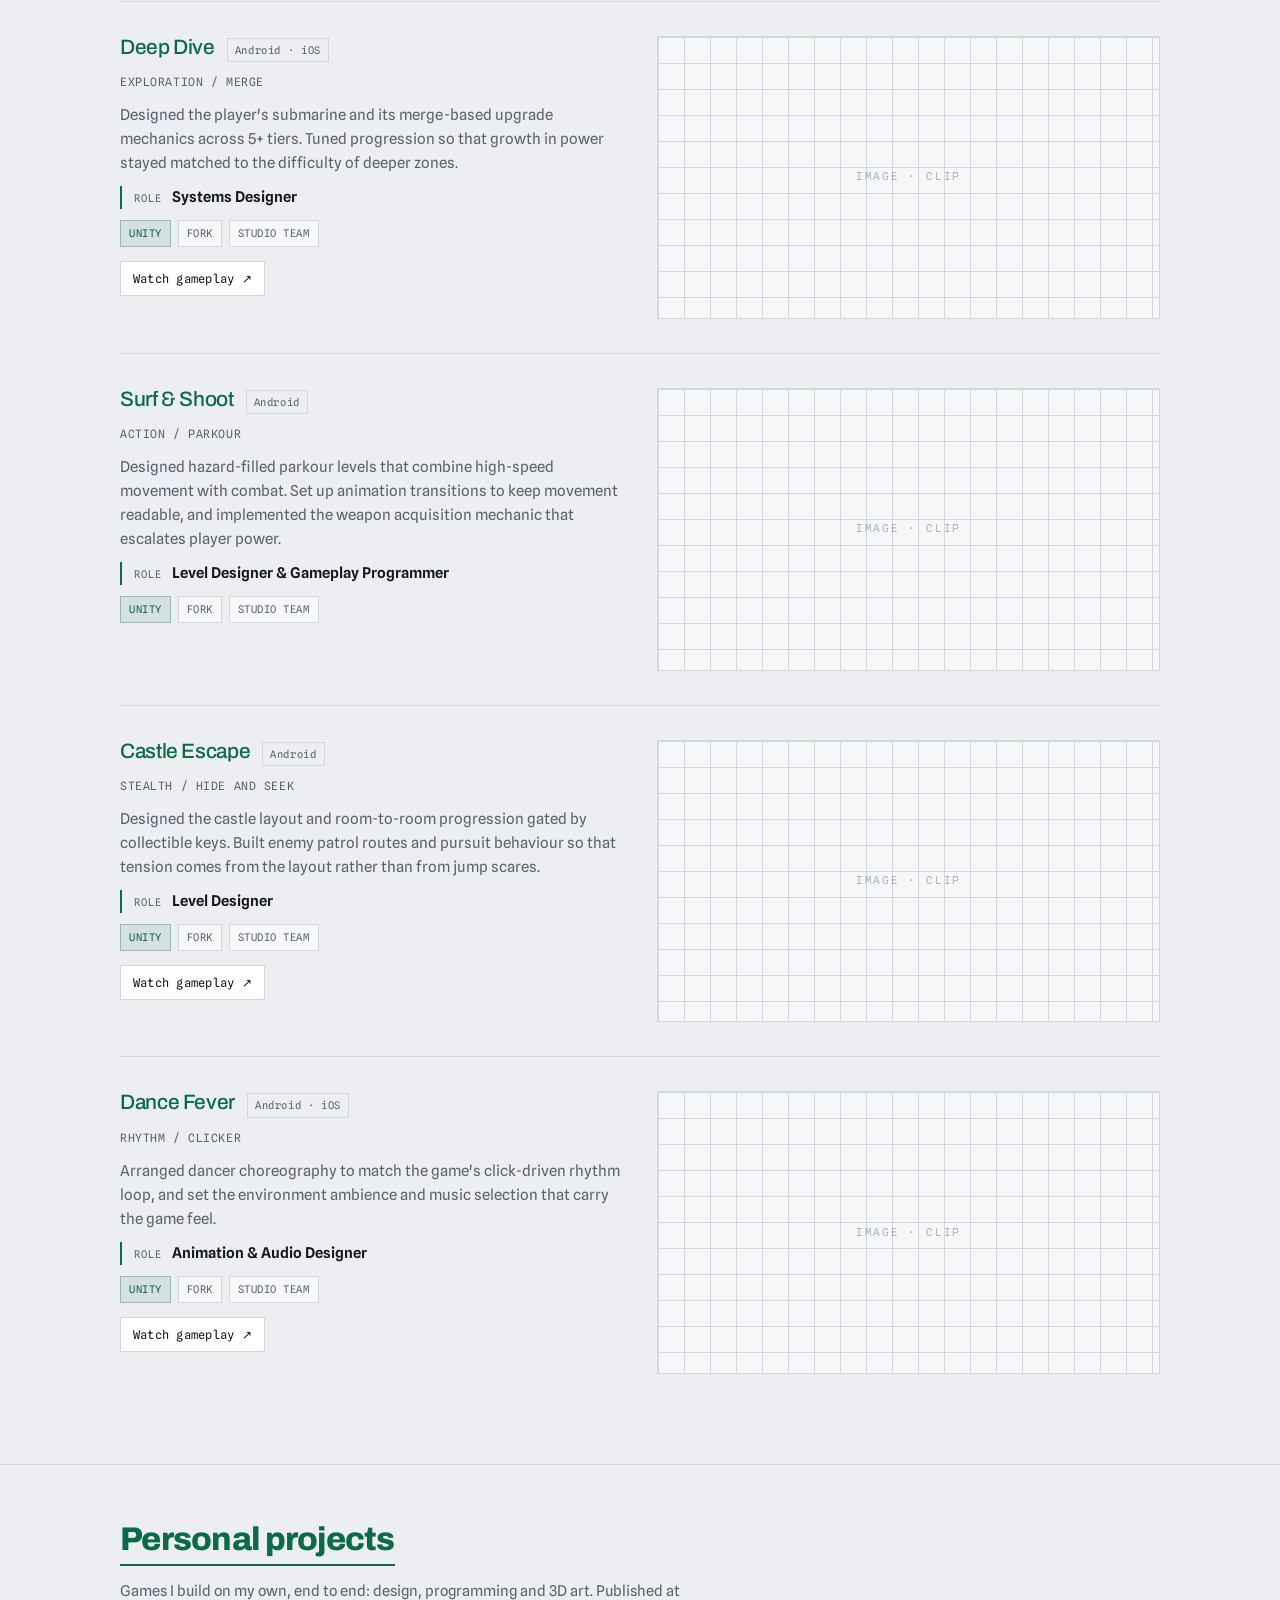
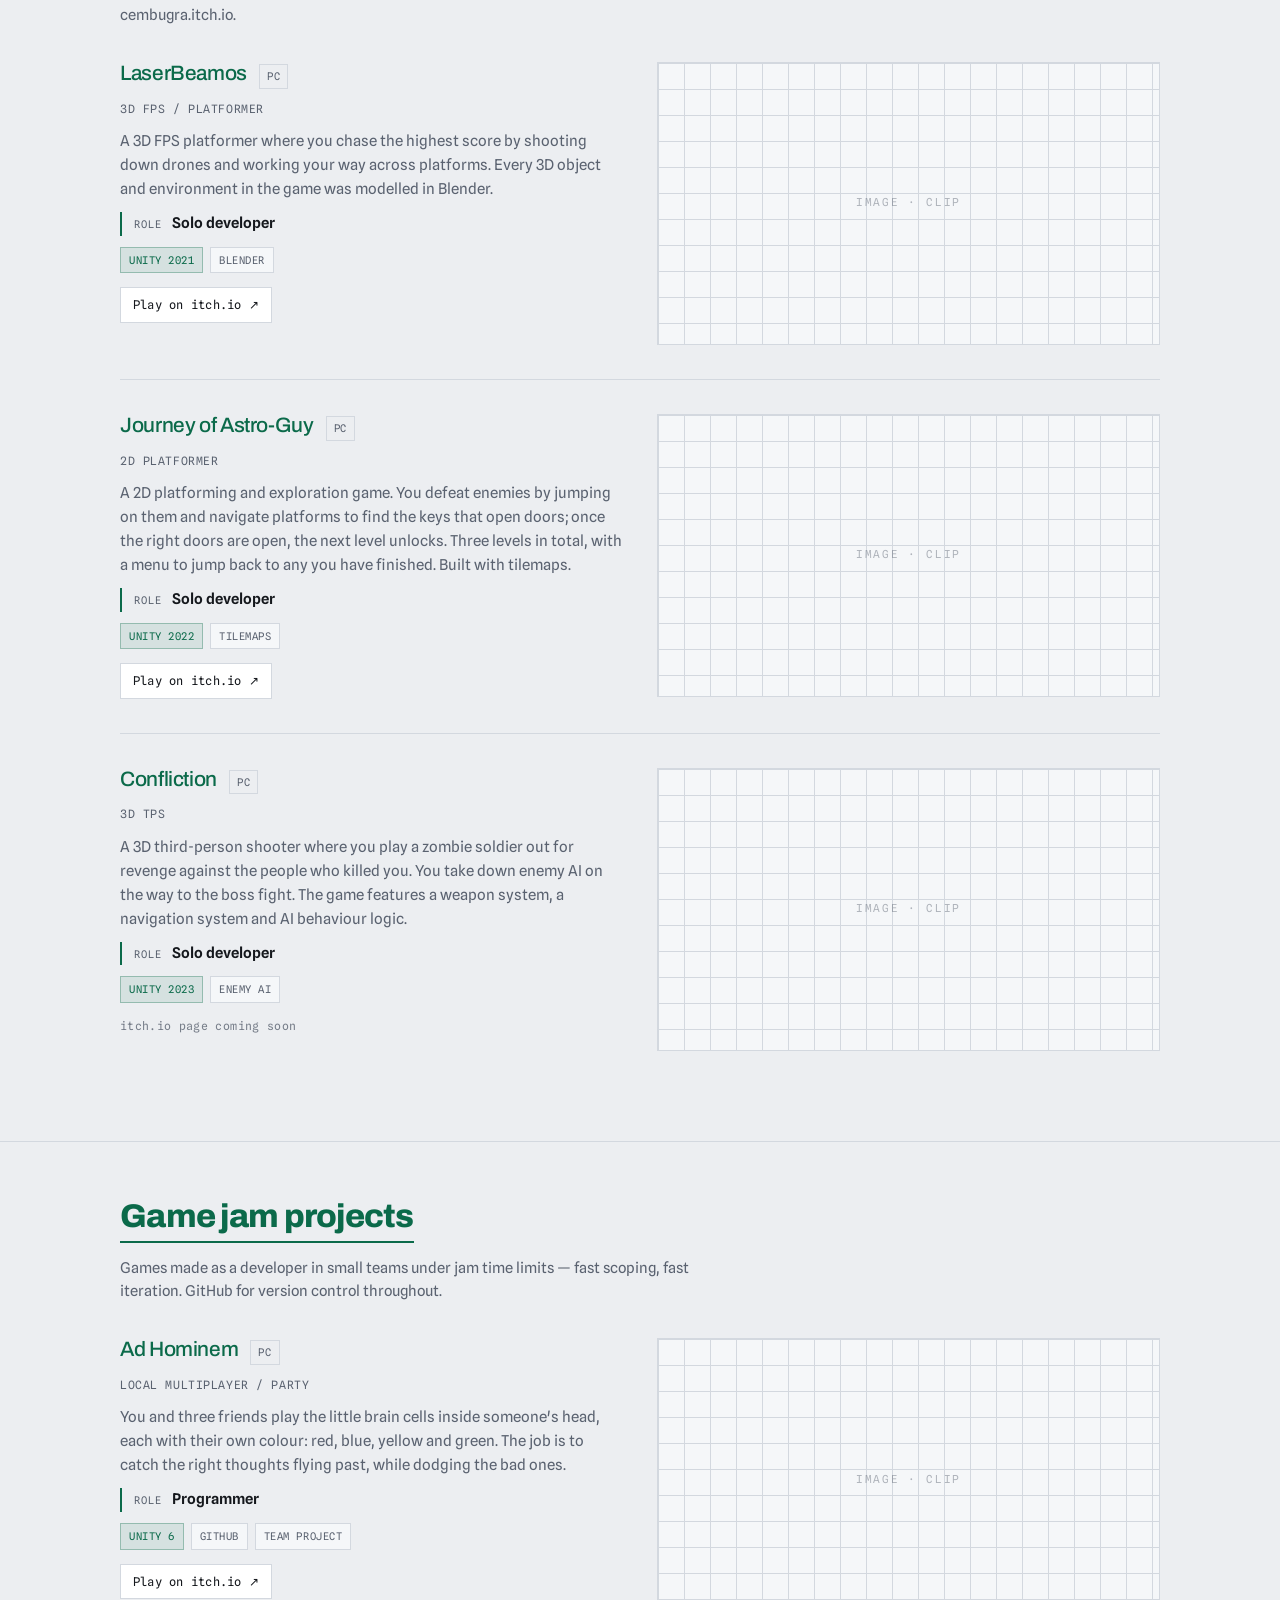
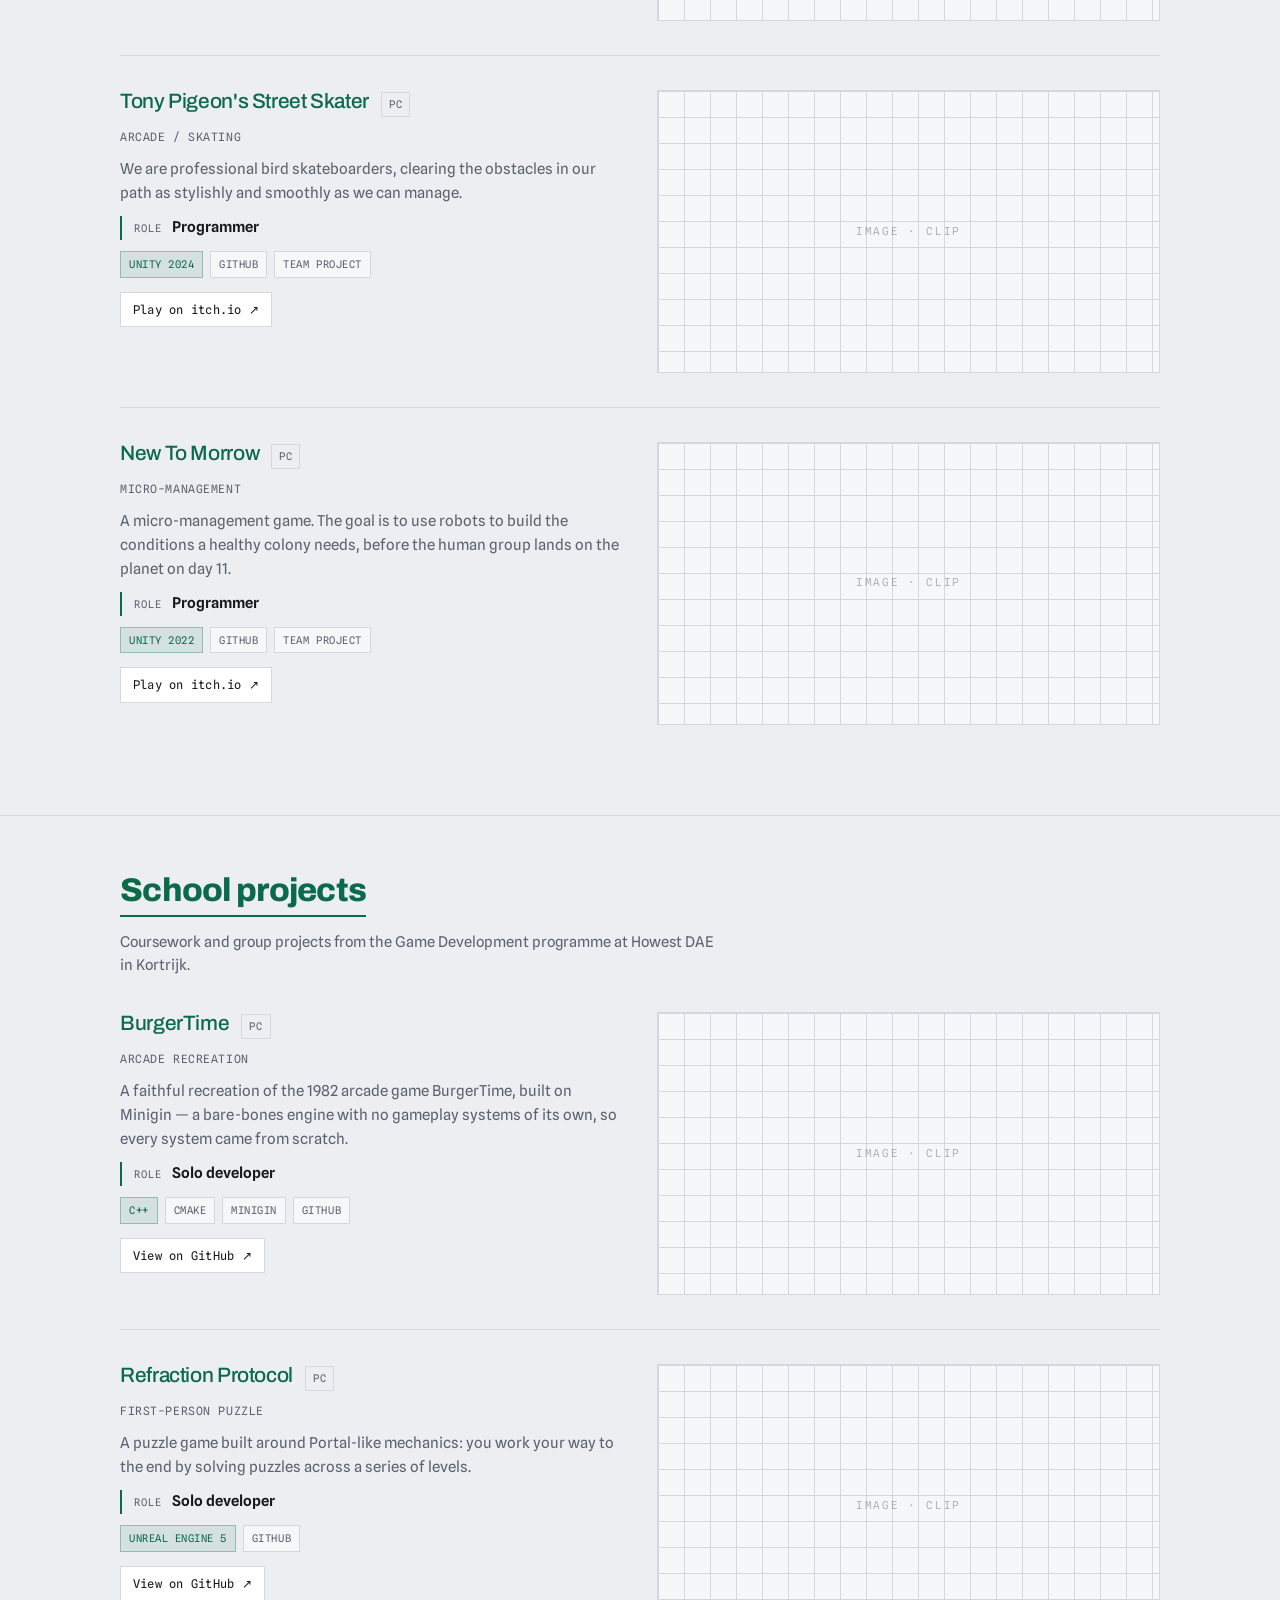
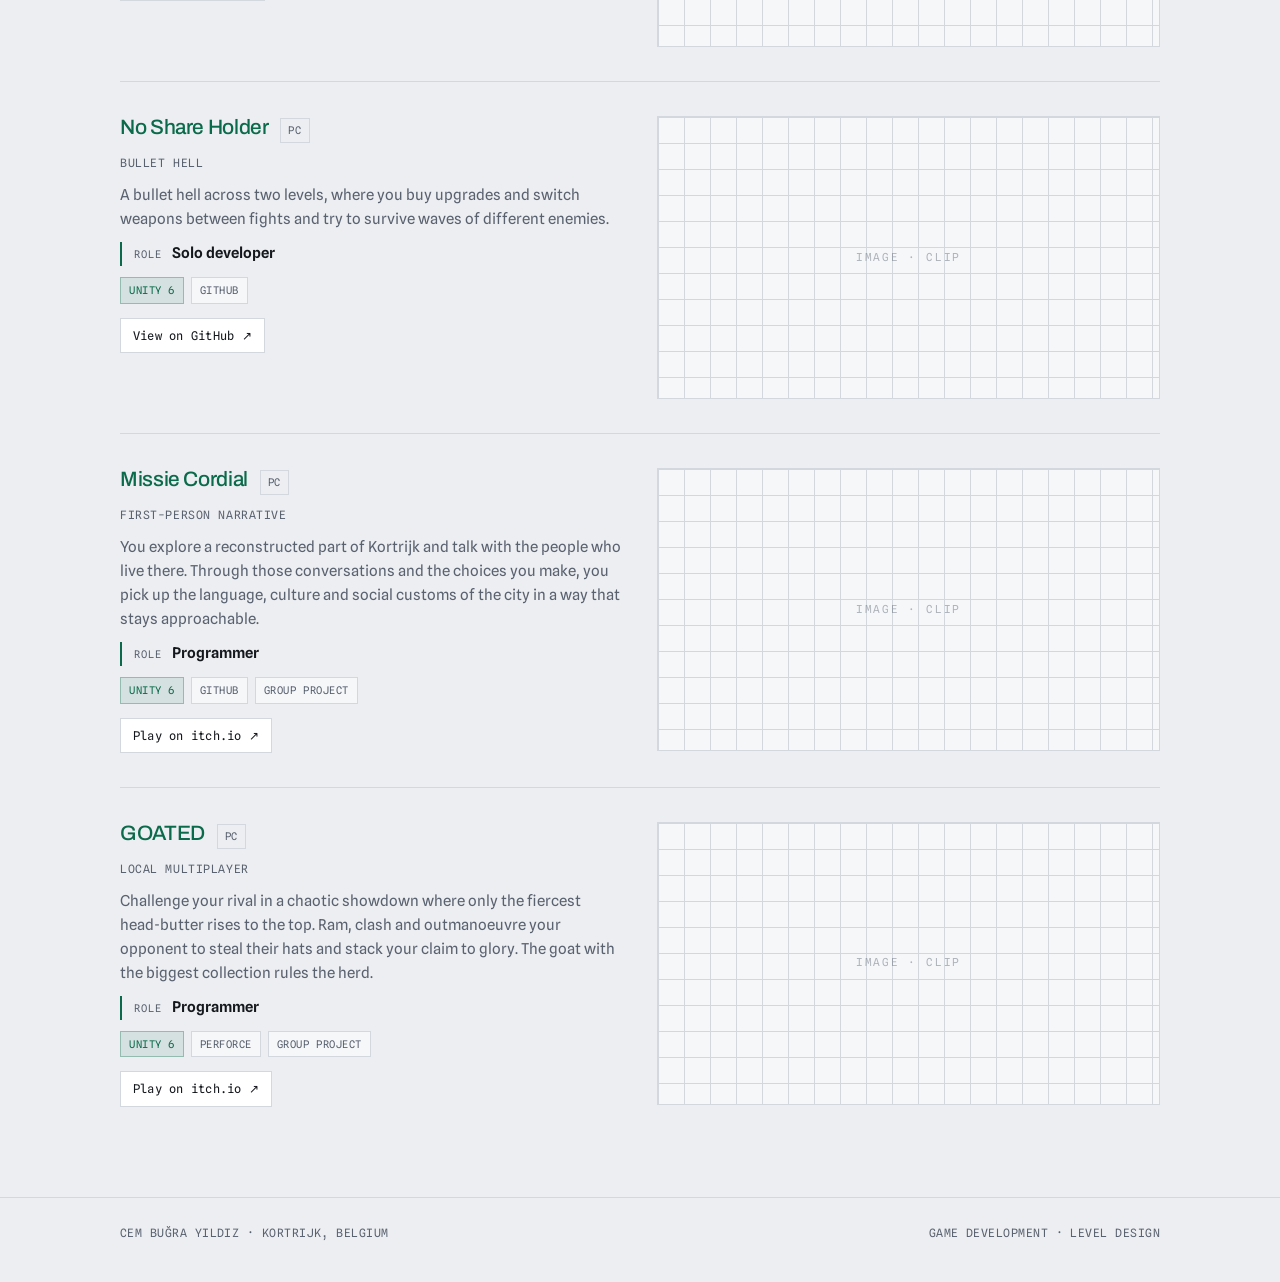
==== commit aea2d627: "Add files via upload" ====
--- a/projects.html
+++ b/projects.html
@@ -12,7 +12,7 @@
 </head>
 <body>
 <nav class="nav"><div class="wrap nav-in"><a class="nav-mark" href="index.html">CEM BUĞRA YILDIZ <b>/</b> GAME DEVELOPMENT</a><div class="nav-links"><a class="nav-link" href="index.html">About</a><a class="nav-link on" href="projects.html">Projects</a><a class="nav-link" href="contact.html">Contact</a><button class="themer" type="button" aria-label="Switch colour theme"><svg class="sun" viewBox="0 0 24 24" fill="none" stroke="currentColor" stroke-width="2"><circle cx="12" cy="12" r="4"/><path d="M12 2v2M12 20v2M4.9 4.9l1.4 1.4M17.7 17.7l1.4 1.4M2 12h2M20 12h2M4.9 19.1l1.4-1.4M17.7 6.3l1.4-1.4"/></svg><svg class="moon" viewBox="0 0 24 24" fill="none" stroke="currentColor" stroke-width="2"><path d="M21 12.8A9 9 0 1 1 11.2 3a7 7 0 0 0 9.8 9.8z"/></svg></button></div></div></nav>
-<div class="page is-active"><header class="gridbg"><div class="wrap phead"><h1>Projects</h1><p>Eighteen projects across studio work, solo games, game jams and coursework. Each one lists what I personally did on it, the engine it was built in and where you can play or watch it.</p></div></header><div class="wrap"><div class="jump"><a href="#professional">Professional projects</a><a href="#personal">Personal projects</a><a href="#jams">Game jam projects</a><a href="#school">School projects</a></div></div><main><section id="professional"><div class="wrap"><div class="sec-head"><h2>Professional projects</h2><p class="sec-note">Seven mobile titles released at Funrado on Google Play and the App Store, played by thousands of players. Built in Unity, with Fork for version control.</p></div><article class="proj"><div class="proj-text"><div class="proj-head"><h3><a href="https://youtu.be/RRbaoextvzc" target="_blank" rel="noopener">Goal Master</a></h3><span class="plat">Android · iOS</span></div><div class="genre">Sports / Casual</div><p>Designed 10+ progressive levels where the player tries to score as a footballer. Built obstacles that make scoring steadily harder, and set camera angles and backgrounds to establish each level's ambience.</p><div class="role-line"><span class="k">Role</span><span class="v">Level Designer</span></div><div class="meta"><span class="chip engine">Unity</span><span class="chip">Fork</span><span class="chip">Studio team</span></div><div class="proj-links"><a class="btn btn-sm" href="https://youtu.be/RRbaoextvzc" target="_blank" rel="noopener">Watch gameplay &#8599;</a></div></div><div class="proj-media" data-yt="RRbaoextvzc"><img class="thumb" src="https://i.ytimg.com/vi/RRbaoextvzc/hqdefault.jpg" alt="" loading="lazy"><button class="media-btn" type="button" aria-label="Play Goal Master gameplay"><span class="play"></span></button></div></article><article class="proj"><div class="proj-text"><div class="proj-head"><h3><a href="https://youtu.be/FBqO256Bu5w" target="_blank" rel="noopener">Color Invasion</a></h3><span class="plat">Android · iOS</span></div><div class="genre">Casual / Puzzle</div><p>Designed 5+ unique levels around painting the ground to clear a stage. Set enemy types and placements to control routing and difficulty, and created the in-level props that keep each layout readable.</p><div class="role-line"><span class="k">Role</span><span class="v">Level Designer</span></div><div class="meta"><span class="chip engine">Unity</span><span class="chip">Fork</span><span class="chip">Studio team</span></div><div class="proj-links"><a class="btn btn-sm" href="https://youtu.be/FBqO256Bu5w" target="_blank" rel="noopener">Watch gameplay &#8599;</a></div></div><div class="proj-media" data-yt="FBqO256Bu5w"><img class="thumb" src="https://i.ytimg.com/vi/FBqO256Bu5w/hqdefault.jpg" alt="" loading="lazy"><button class="media-btn" type="button" aria-label="Play Color Invasion gameplay"><span class="play"></span></button></div></article><article class="proj"><div class="proj-text"><div class="proj-head"><h3><a href="https://youtu.be/MeSugsAXxDk" target="_blank" rel="noopener">Tower Defense Simulator</a></h3><span class="plat">Android · iOS</span></div><div class="genre">Strategy</div><p>A tower defense with a controllable player on the field. Designed 3+ levels and 3+ tower types, built the environments the player navigates, and created and balanced the enemy waves across a run.</p><div class="role-line"><span class="k">Role</span><span class="v">Level &amp; Systems Designer</span></div><div class="meta"><span class="chip engine">Unity</span><span class="chip">Fork</span><span class="chip">Studio team</span></div><div class="proj-links"><a class="btn btn-sm" href="https://youtu.be/MeSugsAXxDk" target="_blank" rel="noopener">Watch gameplay &#8599;</a></div></div><div class="proj-media" data-yt="MeSugsAXxDk"><img class="thumb" src="https://i.ytimg.com/vi/MeSugsAXxDk/hqdefault.jpg" alt="" loading="lazy"><button class="media-btn" type="button" aria-label="Play Tower Defense Simulator gameplay"><span class="play"></span></button></div></article><article class="proj"><div class="proj-text"><div class="proj-head"><h3><a href="https://youtu.be/DkBR84_H1lg" target="_blank" rel="noopener">Deep Dive</a></h3><span class="plat">Android · iOS</span></div><div class="genre">Exploration / Merge</div><p>Designed the player's submarine and its merge-based upgrade mechanics across 5+ tiers. Tuned progression so that growth in power stayed matched to the difficulty of deeper zones.</p><div class="role-line"><span class="k">Role</span><span class="v">Systems Designer</span></div><div class="meta"><span class="chip engine">Unity</span><span class="chip">Fork</span><span class="chip">Studio team</span></div><div class="proj-links"><a class="btn btn-sm" href="https://youtu.be/DkBR84_H1lg" target="_blank" rel="noopener">Watch gameplay &#8599;</a></div></div><div class="proj-media" data-yt="DkBR84_H1lg"><img class="thumb" src="https://i.ytimg.com/vi/DkBR84_H1lg/hqdefault.jpg" alt="" loading="lazy"><button class="media-btn" type="button" aria-label="Play Deep Dive gameplay"><span class="play"></span></button></div></article><article class="proj"><div class="proj-text"><div class="proj-head"><h3>Surf &amp; Shoot</h3><span class="plat">Android</span></div><div class="genre">Action / Parkour</div><p>Designed hazard-filled parkour levels that combine high-speed movement with combat. Set up animation transitions to keep movement readable, and implemented the weapon acquisition mechanic that escalates player power.</p><div class="role-line"><span class="k">Role</span><span class="v">Level Designer &amp; Gameplay Programmer</span></div><div class="meta"><span class="chip engine">Unity</span><span class="chip">Fork</span><span class="chip">Studio team</span></div><div class="proj-links"></div></div><div class="proj-media"><span class="ph">Image · Clip</span></div></article><article class="proj"><div class="proj-text"><div class="proj-head"><h3><a href="https://youtu.be/_VkfU6dRfOo" target="_blank" rel="noopener">Castle Escape</a></h3><span class="plat">Android</span></div><div class="genre">Stealth / Hide and Seek</div><p>Designed the castle layout and room-to-room progression gated by collectible keys. Built enemy patrol routes and pursuit behaviour so that tension comes from the layout rather than from jump scares.</p><div class="role-line"><span class="k">Role</span><span class="v">Level Designer</span></div><div class="meta"><span class="chip engine">Unity</span><span class="chip">Fork</span><span class="chip">Studio team</span></div><div class="proj-links"><a class="btn btn-sm" href="https://youtu.be/_VkfU6dRfOo" target="_blank" rel="noopener">Watch gameplay &#8599;</a></div></div><div class="proj-media" data-yt="_VkfU6dRfOo"><img class="thumb" src="https://i.ytimg.com/vi/_VkfU6dRfOo/hqdefault.jpg" alt="" loading="lazy"><button class="media-btn" type="button" aria-label="Play Castle Escape gameplay"><span class="play"></span></button></div></article><article class="proj"><div class="proj-text"><div class="proj-head"><h3><a href="https://youtu.be/Z0olkvZNVis" target="_blank" rel="noopener">Dance Fever</a></h3><span class="plat">Android · iOS</span></div><div class="genre">Rhythm / Clicker</div><p>Arranged dancer choreography to match the game's click-driven rhythm loop, and set the environment ambience and music selection that carry the game feel.</p><div class="role-line"><span class="k">Role</span><span class="v">Animation &amp; Audio Designer</span></div><div class="meta"><span class="chip engine">Unity</span><span class="chip">Fork</span><span class="chip">Studio team</span></div><div class="proj-links"><a class="btn btn-sm" href="https://youtu.be/Z0olkvZNVis" target="_blank" rel="noopener">Watch gameplay &#8599;</a></div></div><div class="proj-media" data-yt="Z0olkvZNVis"><img class="thumb" src="https://i.ytimg.com/vi/Z0olkvZNVis/hqdefault.jpg" alt="" loading="lazy"><button class="media-btn" type="button" aria-label="Play Dance Fever gameplay"><span class="play"></span></button></div></article></div></section><section id="personal"><div class="wrap"><div class="sec-head"><h2>Personal projects</h2><p class="sec-note">Games I build on my own, end to end: design, programming and 3D art. Published at cembugra.itch.io.</p></div><article class="proj"><div class="proj-text"><div class="proj-head"><h3><a href="https://cembugra.itch.io/laserbeamos" target="_blank" rel="noopener">LaserBeamos</a></h3><span class="plat">PC</span></div><div class="genre">3D FPS / Platformer</div><p>A 3D FPS platformer where you chase the highest score by shooting down drones and working your way across platforms. Every 3D object and environment in the game was modelled in Blender.</p><div class="role-line"><span class="k">Role</span><span class="v">Solo developer</span></div><div class="meta"><span class="chip engine">Unity 2021</span><span class="chip">Blender</span></div><div class="proj-links"><a class="btn btn-sm" href="https://cembugra.itch.io/laserbeamos" target="_blank" rel="noopener">Play on itch.io &#8599;</a></div></div><div class="proj-media"><span class="ph">Image · Clip</span></div></article><article class="proj"><div class="proj-text"><div class="proj-head"><h3><a href="https://cembugra.itch.io/journey-of-astro-guy" target="_blank" rel="noopener">Journey of Astro-Guy</a></h3><span class="plat">PC</span></div><div class="genre">2D Platformer</div><p>A 2D platforming and exploration game. You defeat enemies by jumping on them and navigate platforms to find the keys that open doors; once the right doors are open, the next level unlocks. Three levels in total, with a menu to jump back to any you have finished. Built with tilemaps.</p><div class="role-line"><span class="k">Role</span><span class="v">Solo developer</span></div><div class="meta"><span class="chip engine">Unity 2022</span><span class="chip">Tilemaps</span></div><div class="proj-links"><a class="btn btn-sm" href="https://cembugra.itch.io/journey-of-astro-guy" target="_blank" rel="noopener">Play on itch.io &#8599;</a></div></div><div class="proj-media"><span class="ph">Image · Clip</span></div></article><article class="proj"><div class="proj-text"><div class="proj-head"><h3>Confliction</h3><span class="plat">PC</span></div><div class="genre">3D TPS</div><p>A 3D third-person shooter where you play a zombie soldier out for revenge against the people who killed you. You take down enemy AI on the way to the boss fight. The game features a weapon system, a navigation system and AI behaviour logic.</p><div class="role-line"><span class="k">Role</span><span class="v">Solo developer</span></div><div class="meta"><span class="chip engine">Unity 2023</span><span class="chip">Enemy AI</span></div><div class="proj-links"><span class="pending">itch.io page coming soon</span></div></div><div class="proj-media"><span class="ph">Image · Clip</span></div></article></div></section><section id="jams"><div class="wrap"><div class="sec-head"><h2>Game jam projects</h2><p class="sec-note">Games made as a developer in small teams under jam time limits — fast scoping, fast iteration. GitHub for version control throughout.</p></div><article class="proj"><div class="proj-text"><div class="proj-head"><h3><a href="https://uxioma.itch.io/ad-hominem" target="_blank" rel="noopener">Ad Hominem</a></h3><span class="plat">PC</span></div><div class="genre">Local multiplayer / Party</div><p>You and three friends play the little brain cells inside someone's head, each with their own colour: red, blue, yellow and green. The job is to catch the right thoughts flying past, while dodging the bad ones.</p><div class="role-line"><span class="k">Role</span><span class="v">Programmer</span></div><div class="meta"><span class="chip engine">Unity 6</span><span class="chip">GitHub</span><span class="chip">Team project</span></div><div class="proj-links"><a class="btn btn-sm" href="https://uxioma.itch.io/ad-hominem" target="_blank" rel="noopener">Play on itch.io &#8599;</a></div></div><div class="proj-media"><span class="ph">Image · Clip</span></div></article><article class="proj"><div class="proj-text"><div class="proj-head"><h3><a href="https://kayahx.itch.io/kikkerwertjes" target="_blank" rel="noopener">Tony Pigeon's Street Skater</a></h3><span class="plat">PC</span></div><div class="genre">Arcade / Skating</div><p>We are professional bird skateboarders, clearing the obstacles in our path as stylishly and smoothly as we can manage.</p><div class="role-line"><span class="k">Role</span><span class="v">Programmer</span></div><div class="meta"><span class="chip engine">Unity 2024</span><span class="chip">GitHub</span><span class="chip">Team project</span></div><div class="proj-links"><a class="btn btn-sm" href="https://kayahx.itch.io/kikkerwertjes" target="_blank" rel="noopener">Play on itch.io &#8599;</a></div></div><div class="proj-media"><span class="ph">Image · Clip</span></div></article><article class="proj"><div class="proj-text"><div class="proj-head"><h3><a href="https://adadadadadarts.itch.io/new-tomorrow" target="_blank" rel="noopener">New To Morrow</a></h3><span class="plat">PC</span></div><div class="genre">Micro-management</div><p>A micro-management game. The goal is to use robots to build the conditions a healthy colony needs, before the human group lands on the planet on day 11.</p><div class="role-line"><span class="k">Role</span><span class="v">Programmer</span></div><div class="meta"><span class="chip engine">Unity 2022</span><span class="chip">GitHub</span><span class="chip">Team project</span></div><div class="proj-links"><a class="btn btn-sm" href="https://adadadadadarts.itch.io/new-tomorrow" target="_blank" rel="noopener">Play on itch.io &#8599;</a></div></div><div class="proj-media"><span class="ph">Image · Clip</span></div></article></div></section><section id="school"><div class="wrap"><div class="sec-head"><h2>School projects</h2><p class="sec-note">Coursework and group projects from the Game Development programme at Howest DAE in Kortrijk.</p></div><article class="proj"><div class="proj-text"><div class="proj-head"><h3><a href="https://github.com/CemBugraYildiz/BurgerTimeGame" target="_blank" rel="noopener">BurgerTime</a></h3><span class="plat">PC</span></div><div class="genre">Arcade recreation</div><p>A faithful recreation of the 1982 arcade game BurgerTime, built on Minigin — a bare-bones engine with no gameplay systems of its own, so every system came from scratch.</p><div class="role-line"><span class="k">Role</span><span class="v">Solo developer</span></div><div class="meta"><span class="chip engine">C++</span><span class="chip">CMake</span><span class="chip">Minigin</span><span class="chip">GitHub</span></div><div class="proj-links"><a class="btn btn-sm" href="https://github.com/CemBugraYildiz/BurgerTimeGame" target="_blank" rel="noopener">View on GitHub &#8599;</a></div></div><div class="proj-media"><span class="ph">Image · Clip</span></div></article><article class="proj"><div class="proj-text"><div class="proj-head"><h3><a href="https://github.com/CemBugraYildiz/Refraction-Protocol-Unreal-Project" target="_blank" rel="noopener">Refraction Protocol</a></h3><span class="plat">PC</span></div><div class="genre">First-person puzzle</div><p>A puzzle game built around Portal-like mechanics: you work your way to the end by solving puzzles across a series of levels.</p><div class="role-line"><span class="k">Role</span><span class="v">Solo developer</span></div><div class="meta"><span class="chip engine">Unreal Engine 5</span><span class="chip">GitHub</span></div><div class="proj-links"><a class="btn btn-sm" href="https://github.com/CemBugraYildiz/Refraction-Protocol-Unreal-Project" target="_blank" rel="noopener">View on GitHub &#8599;</a></div></div><div class="proj-media"><span class="ph">Image · Clip</span></div></article><article class="proj"><div class="proj-text"><div class="proj-head"><h3><a href="https://github.com/CemBugraYildiz/No-Share-Holder-Unity-project" target="_blank" rel="noopener">No Share Holder</a></h3><span class="plat">PC</span></div><div class="genre">Bullet hell</div><p>A bullet hell across two levels, where you buy upgrades and switch weapons between fights and try to survive waves of different enemies.</p><div class="role-line"><span class="k">Role</span><span class="v">Solo developer</span></div><div class="meta"><span class="chip engine">Unity 6</span><span class="chip">GitHub</span></div><div class="proj-links"><a class="btn btn-sm" href="https://github.com/CemBugraYildiz/No-Share-Holder-Unity-project" target="_blank" rel="noopener">View on GitHub &#8599;</a></div></div><div class="proj-media"><span class="ph">Image · Clip</span></div></article><article class="proj"><div class="proj-text"><div class="proj-head"><h3><a href="https://majidyasari.itch.io/missie-cordial" target="_blank" rel="noopener">Missie Cordial</a></h3><span class="plat">PC</span></div><div class="genre">First-person narrative</div><p>You explore a reconstructed part of Kortrijk and talk with the people who live there. Through those conversations and the choices you make, you pick up the language, culture and social customs of the city in a way that stays approachable.</p><div class="role-line"><span class="k">Role</span><span class="v">Programmer</span></div><div class="meta"><span class="chip engine">Unity 6</span><span class="chip">GitHub</span><span class="chip">Group project</span></div><div class="proj-links"><a class="btn btn-sm" href="https://majidyasari.itch.io/missie-cordial" target="_blank" rel="noopener">Play on itch.io &#8599;</a></div></div><div class="proj-media"><span class="ph">Image · Clip</span></div></article><article class="proj"><div class="proj-text"><div class="proj-head"><h3><a href="https://darkbluesnowfox.itch.io/goated" target="_blank" rel="noopener">GOATED</a></h3><span class="plat">PC</span></div><div class="genre">Local multiplayer</div><p>Challenge your rival in a chaotic showdown where only the fiercest head-butter rises to the top. Ram, clash and outmanoeuvre your opponent to steal their hats and stack your claim to glory. The goat with the biggest collection rules the herd.</p><div class="role-line"><span class="k">Role</span><span class="v">Programmer</span></div><div class="meta"><span class="chip engine">Unity 6</span><span class="chip">Perforce</span><span class="chip">Group project</span></div><div class="proj-links"><a class="btn btn-sm" href="https://darkbluesnowfox.itch.io/goated" target="_blank" rel="noopener">Play on itch.io &#8599;</a></div></div><div class="proj-media"><span class="ph">Image · Clip</span></div></article></div></section></main></div>
+<div class="page is-active"><header class="gridbg"><div class="wrap phead"><h1>Projects</h1><p>Eighteen projects across studio work, solo games, game jams and coursework. Each one lists what I personally did on it, the engine it was built in and where you can play or watch it.</p></div></header><div class="wrap"><div class="jump"><a href="#professional">Professional projects</a><a href="#personal">Personal projects</a><a href="#jams">Game jam projects</a><a href="#school">School projects</a></div></div><main><section id="professional"><div class="wrap"><div class="sec-head"><h2>Professional projects</h2><p class="sec-note">Seven mobile titles released at Funrado on Google Play and the App Store, played by thousands of players. Built in Unity, with Fork for version control.</p></div><article class="proj"><div class="proj-text"><div class="proj-head"><h3><a href="https://youtu.be/RRbaoextvzc" target="_blank" rel="noopener">Goal Master</a></h3><span class="plat">Android · iOS</span></div><div class="genre">Sports / Casual</div><p>Designed 10+ progressive levels where the player tries to score as a footballer. Built obstacles that make scoring steadily harder, and set camera angles and backgrounds to establish each level's ambience.</p><div class="role-line"><span class="k">Role</span><span class="v">Level Designer</span></div><div class="meta"><span class="chip engine">Unity</span><span class="chip">Fork</span><span class="chip">Studio team</span></div><div class="proj-links"><a class="btn btn-sm" href="https://youtu.be/RRbaoextvzc" target="_blank" rel="noopener">Watch gameplay &#8599;</a></div></div><div class="proj-media is-paused" data-clip><span class="ph">Image · Clip</span><video muted loop playsinline preload="metadata" src="videos/goal-master.mp4" aria-label="Goal Master gameplay clip"></video><button class="clip-ui" type="button" aria-label="Pause or resume the Goal Master clip"><span class="glyph"><span class="ic-play"></span><span class="ic-pause"></span></span></button></div></article><article class="proj"><div class="proj-text"><div class="proj-head"><h3><a href="https://youtu.be/FBqO256Bu5w" target="_blank" rel="noopener">Color Invasion</a></h3><span class="plat">Android · iOS</span></div><div class="genre">Casual / Puzzle</div><p>Designed 5+ unique levels around painting the ground to clear a stage. Set enemy types and placements to control routing and difficulty, and created the in-level props that keep each layout readable.</p><div class="role-line"><span class="k">Role</span><span class="v">Level Designer</span></div><div class="meta"><span class="chip engine">Unity</span><span class="chip">Fork</span><span class="chip">Studio team</span></div><div class="proj-links"><a class="btn btn-sm" href="https://youtu.be/FBqO256Bu5w" target="_blank" rel="noopener">Watch gameplay &#8599;</a></div></div><div class="proj-media is-paused" data-clip><span class="ph">Image · Clip</span><video muted loop playsinline preload="metadata" src="videos/color-invasion.mp4" aria-label="Color Invasion gameplay clip"></video><button class="clip-ui" type="button" aria-label="Pause or resume the Color Invasion clip"><span class="glyph"><span class="ic-play"></span><span class="ic-pause"></span></span></button></div></article><article class="proj"><div class="proj-text"><div class="proj-head"><h3><a href="https://youtu.be/MeSugsAXxDk" target="_blank" rel="noopener">Tower Defense Simulator</a></h3><span class="plat">Android · iOS</span></div><div class="genre">Strategy</div><p>A tower defense with a controllable player on the field. Designed 3+ levels and 3+ tower types, built the environments the player navigates, and created and balanced the enemy waves across a run.</p><div class="role-line"><span class="k">Role</span><span class="v">Level &amp; Systems Designer</span></div><div class="meta"><span class="chip engine">Unity</span><span class="chip">Fork</span><span class="chip">Studio team</span></div><div class="proj-links"><a class="btn btn-sm" href="https://youtu.be/MeSugsAXxDk" target="_blank" rel="noopener">Watch gameplay &#8599;</a></div></div><div class="proj-media is-paused" data-clip><span class="ph">Image · Clip</span><video muted loop playsinline preload="metadata" src="videos/tower-defense-simulator.mp4" aria-label="Tower Defense Simulator gameplay clip"></video><button class="clip-ui" type="button" aria-label="Pause or resume the Tower Defense Simulator clip"><span class="glyph"><span class="ic-play"></span><span class="ic-pause"></span></span></button></div></article><article class="proj"><div class="proj-text"><div class="proj-head"><h3><a href="https://youtu.be/DkBR84_H1lg" target="_blank" rel="noopener">Deep Dive</a></h3><span class="plat">Android · iOS</span></div><div class="genre">Exploration / Merge</div><p>Designed the player's submarine and its merge-based upgrade mechanics across 5+ tiers. Tuned progression so that growth in power stayed matched to the difficulty of deeper zones.</p><div class="role-line"><span class="k">Role</span><span class="v">Systems Designer</span></div><div class="meta"><span class="chip engine">Unity</span><span class="chip">Fork</span><span class="chip">Studio team</span></div><div class="proj-links"><a class="btn btn-sm" href="https://youtu.be/DkBR84_H1lg" target="_blank" rel="noopener">Watch gameplay &#8599;</a></div></div><div class="proj-media is-paused" data-clip><span class="ph">Image · Clip</span><video muted loop playsinline preload="metadata" src="videos/deep-dive.mp4" aria-label="Deep Dive gameplay clip"></video><button class="clip-ui" type="button" aria-label="Pause or resume the Deep Dive clip"><span class="glyph"><span class="ic-play"></span><span class="ic-pause"></span></span></button></div></article><article class="proj"><div class="proj-text"><div class="proj-head"><h3>Surf &amp; Shoot</h3><span class="plat">Android</span></div><div class="genre">Action / Parkour</div><p>Designed hazard-filled parkour levels that combine high-speed movement with combat. Set up animation transitions to keep movement readable, and implemented the weapon acquisition mechanic that escalates player power.</p><div class="role-line"><span class="k">Role</span><span class="v">Level Designer &amp; Gameplay Programmer</span></div><div class="meta"><span class="chip engine">Unity</span><span class="chip">Fork</span><span class="chip">Studio team</span></div><div class="proj-links"></div></div><div class="proj-media"><span class="ph">Image · Clip</span></div></article><article class="proj"><div class="proj-text"><div class="proj-head"><h3><a href="https://youtu.be/_VkfU6dRfOo" target="_blank" rel="noopener">Castle Escape</a></h3><span class="plat">Android</span></div><div class="genre">Stealth / Hide and Seek</div><p>Designed the castle layout and room-to-room progression gated by collectible keys. Built enemy patrol routes and pursuit behaviour so that tension comes from the layout rather than from jump scares.</p><div class="role-line"><span class="k">Role</span><span class="v">Level Designer</span></div><div class="meta"><span class="chip engine">Unity</span><span class="chip">Fork</span><span class="chip">Studio team</span></div><div class="proj-links"><a class="btn btn-sm" href="https://youtu.be/_VkfU6dRfOo" target="_blank" rel="noopener">Watch gameplay &#8599;</a></div></div><div class="proj-media is-paused" data-clip><span class="ph">Image · Clip</span><video muted loop playsinline preload="metadata" src="videos/castle-escape.mp4" aria-label="Castle Escape gameplay clip"></video><button class="clip-ui" type="button" aria-label="Pause or resume the Castle Escape clip"><span class="glyph"><span class="ic-play"></span><span class="ic-pause"></span></span></button></div></article><article class="proj"><div class="proj-text"><div class="proj-head"><h3><a href="https://youtu.be/Z0olkvZNVis" target="_blank" rel="noopener">Dance Fever</a></h3><span class="plat">Android · iOS</span></div><div class="genre">Rhythm / Clicker</div><p>Arranged dancer choreography to match the game's click-driven rhythm loop, and set the environment ambience and music selection that carry the game feel.</p><div class="role-line"><span class="k">Role</span><span class="v">Animation &amp; Audio Designer</span></div><div class="meta"><span class="chip engine">Unity</span><span class="chip">Fork</span><span class="chip">Studio team</span></div><div class="proj-links"><a class="btn btn-sm" href="https://youtu.be/Z0olkvZNVis" target="_blank" rel="noopener">Watch gameplay &#8599;</a></div></div><div class="proj-media is-paused" data-clip><span class="ph">Image · Clip</span><video muted loop playsinline preload="metadata" src="videos/dance-fever.mp4" aria-label="Dance Fever gameplay clip"></video><button class="clip-ui" type="button" aria-label="Pause or resume the Dance Fever clip"><span class="glyph"><span class="ic-play"></span><span class="ic-pause"></span></span></button></div></article></div></section><section id="personal"><div class="wrap"><div class="sec-head"><h2>Personal projects</h2><p class="sec-note">Games I build on my own, end to end: design, programming and 3D art. Published at cembugra.itch.io.</p></div><article class="proj"><div class="proj-text"><div class="proj-head"><h3><a href="https://cembugra.itch.io/laserbeamos" target="_blank" rel="noopener">LaserBeamos</a></h3><span class="plat">PC</span></div><div class="genre">3D FPS / Platformer</div><p>A 3D FPS platformer where you chase the highest score by shooting down drones and working your way across platforms. Every 3D object and environment in the game was modelled in Blender.</p><div class="role-line"><span class="k">Role</span><span class="v">Solo developer</span></div><div class="meta"><span class="chip engine">Unity 2021</span><span class="chip">Blender</span></div><div class="proj-links"><a class="btn btn-sm" href="https://cembugra.itch.io/laserbeamos" target="_blank" rel="noopener">Play on itch.io &#8599;</a></div></div><div class="proj-media"><span class="ph">Image · Clip</span></div></article><article class="proj"><div class="proj-text"><div class="proj-head"><h3><a href="https://cembugra.itch.io/journey-of-astro-guy" target="_blank" rel="noopener">Journey of Astro-Guy</a></h3><span class="plat">PC</span></div><div class="genre">2D Platformer</div><p>A 2D platforming and exploration game. You defeat enemies by jumping on them and navigate platforms to find the keys that open doors; once the right doors are open, the next level unlocks. Three levels in total, with a menu to jump back to any you have finished. Built with tilemaps.</p><div class="role-line"><span class="k">Role</span><span class="v">Solo developer</span></div><div class="meta"><span class="chip engine">Unity 2022</span><span class="chip">Tilemaps</span></div><div class="proj-links"><a class="btn btn-sm" href="https://cembugra.itch.io/journey-of-astro-guy" target="_blank" rel="noopener">Play on itch.io &#8599;</a></div></div><div class="proj-media"><span class="ph">Image · Clip</span></div></article><article class="proj"><div class="proj-text"><div class="proj-head"><h3>Confliction</h3><span class="plat">PC</span></div><div class="genre">3D TPS</div><p>A 3D third-person shooter where you play a zombie soldier out for revenge against the people who killed you. You take down enemy AI on the way to the boss fight. The game features a weapon system, a navigation system and AI behaviour logic.</p><div class="role-line"><span class="k">Role</span><span class="v">Solo developer</span></div><div class="meta"><span class="chip engine">Unity 2023</span><span class="chip">Enemy AI</span></div><div class="proj-links"><span class="pending">itch.io page coming soon</span></div></div><div class="proj-media"><span class="ph">Image · Clip</span></div></article></div></section><section id="jams"><div class="wrap"><div class="sec-head"><h2>Game jam projects</h2><p class="sec-note">Games made as a developer in small teams under jam time limits — fast scoping, fast iteration. GitHub for version control throughout.</p></div><article class="proj"><div class="proj-text"><div class="proj-head"><h3><a href="https://uxioma.itch.io/ad-hominem" target="_blank" rel="noopener">Ad Hominem</a></h3><span class="plat">PC</span></div><div class="genre">Local multiplayer / Party</div><p>You and three friends play the little brain cells inside someone's head, each with their own colour: red, blue, yellow and green. The job is to catch the right thoughts flying past, while dodging the bad ones.</p><div class="role-line"><span class="k">Role</span><span class="v">Programmer</span></div><div class="meta"><span class="chip engine">Unity 6</span><span class="chip">GitHub</span><span class="chip">Team project</span></div><div class="proj-links"><a class="btn btn-sm" href="https://uxioma.itch.io/ad-hominem" target="_blank" rel="noopener">Play on itch.io &#8599;</a></div></div><div class="proj-media"><span class="ph">Image · Clip</span></div></article><article class="proj"><div class="proj-text"><div class="proj-head"><h3><a href="https://kayahx.itch.io/kikkerwertjes" target="_blank" rel="noopener">Tony Pigeon's Street Skater</a></h3><span class="plat">PC</span></div><div class="genre">Arcade / Skating</div><p>We are professional bird skateboarders, clearing the obstacles in our path as stylishly and smoothly as we can manage.</p><div class="role-line"><span class="k">Role</span><span class="v">Programmer</span></div><div class="meta"><span class="chip engine">Unity 2024</span><span class="chip">GitHub</span><span class="chip">Team project</span></div><div class="proj-links"><a class="btn btn-sm" href="https://kayahx.itch.io/kikkerwertjes" target="_blank" rel="noopener">Play on itch.io &#8599;</a></div></div><div class="proj-media"><span class="ph">Image · Clip</span></div></article><article class="proj"><div class="proj-text"><div class="proj-head"><h3><a href="https://adadadadadarts.itch.io/new-tomorrow" target="_blank" rel="noopener">New To Morrow</a></h3><span class="plat">PC</span></div><div class="genre">Micro-management</div><p>A micro-management game. The goal is to use robots to build the conditions a healthy colony needs, before the human group lands on the planet on day 11.</p><div class="role-line"><span class="k">Role</span><span class="v">Programmer</span></div><div class="meta"><span class="chip engine">Unity 2022</span><span class="chip">GitHub</span><span class="chip">Team project</span></div><div class="proj-links"><a class="btn btn-sm" href="https://adadadadadarts.itch.io/new-tomorrow" target="_blank" rel="noopener">Play on itch.io &#8599;</a></div></div><div class="proj-media"><span class="ph">Image · Clip</span></div></article></div></section><section id="school"><div class="wrap"><div class="sec-head"><h2>School projects</h2><p class="sec-note">Coursework and group projects from the Game Development programme at Howest DAE in Kortrijk.</p></div><article class="proj"><div class="proj-text"><div class="proj-head"><h3><a href="https://github.com/CemBugraYildiz/BurgerTimeGame" target="_blank" rel="noopener">BurgerTime</a></h3><span class="plat">PC</span></div><div class="genre">Arcade recreation</div><p>A faithful recreation of the 1982 arcade game BurgerTime, built on Minigin — a bare-bones engine with no gameplay systems of its own, so every system came from scratch.</p><div class="role-line"><span class="k">Role</span><span class="v">Solo developer</span></div><div class="meta"><span class="chip engine">C++</span><span class="chip">CMake</span><span class="chip">Minigin</span><span class="chip">GitHub</span></div><div class="proj-links"><a class="btn btn-sm" href="https://github.com/CemBugraYildiz/BurgerTimeGame" target="_blank" rel="noopener">View on GitHub &#8599;</a></div></div><div class="proj-media"><span class="ph">Image · Clip</span></div></article><article class="proj"><div class="proj-text"><div class="proj-head"><h3><a href="https://github.com/CemBugraYildiz/Refraction-Protocol-Unreal-Project" target="_blank" rel="noopener">Refraction Protocol</a></h3><span class="plat">PC</span></div><div class="genre">First-person puzzle</div><p>A puzzle game built around Portal-like mechanics: you work your way to the end by solving puzzles across a series of levels.</p><div class="role-line"><span class="k">Role</span><span class="v">Solo developer</span></div><div class="meta"><span class="chip engine">Unreal Engine 5</span><span class="chip">GitHub</span></div><div class="proj-links"><a class="btn btn-sm" href="https://github.com/CemBugraYildiz/Refraction-Protocol-Unreal-Project" target="_blank" rel="noopener">View on GitHub &#8599;</a></div></div><div class="proj-media"><span class="ph">Image · Clip</span></div></article><article class="proj"><div class="proj-text"><div class="proj-head"><h3><a href="https://github.com/CemBugraYildiz/No-Share-Holder-Unity-project" target="_blank" rel="noopener">No Share Holder</a></h3><span class="plat">PC</span></div><div class="genre">Bullet hell</div><p>A bullet hell across two levels, where you buy upgrades and switch weapons between fights and try to survive waves of different enemies.</p><div class="role-line"><span class="k">Role</span><span class="v">Solo developer</span></div><div class="meta"><span class="chip engine">Unity 6</span><span class="chip">GitHub</span></div><div class="proj-links"><a class="btn btn-sm" href="https://github.com/CemBugraYildiz/No-Share-Holder-Unity-project" target="_blank" rel="noopener">View on GitHub &#8599;</a></div></div><div class="proj-media"><span class="ph">Image · Clip</span></div></article><article class="proj"><div class="proj-text"><div class="proj-head"><h3><a href="https://majidyasari.itch.io/missie-cordial" target="_blank" rel="noopener">Missie Cordial</a></h3><span class="plat">PC</span></div><div class="genre">First-person narrative</div><p>You explore a reconstructed part of Kortrijk and talk with the people who live there. Through those conversations and the choices you make, you pick up the language, culture and social customs of the city in a way that stays approachable.</p><div class="role-line"><span class="k">Role</span><span class="v">Programmer</span></div><div class="meta"><span class="chip engine">Unity 6</span><span class="chip">GitHub</span><span class="chip">Group project</span></div><div class="proj-links"><a class="btn btn-sm" href="https://majidyasari.itch.io/missie-cordial" target="_blank" rel="noopener">Play on itch.io &#8599;</a></div></div><div class="proj-media"><span class="ph">Image · Clip</span></div></article><article class="proj"><div class="proj-text"><div class="proj-head"><h3><a href="https://darkbluesnowfox.itch.io/goated" target="_blank" rel="noopener">GOATED</a></h3><span class="plat">PC</span></div><div class="genre">Local multiplayer</div><p>Challenge your rival in a chaotic showdown where only the fiercest head-butter rises to the top. Ram, clash and outmanoeuvre your opponent to steal their hats and stack your claim to glory. The goat with the biggest collection rules the herd.</p><div class="role-line"><span class="k">Role</span><span class="v">Programmer</span></div><div class="meta"><span class="chip engine">Unity 6</span><span class="chip">Perforce</span><span class="chip">Group project</span></div><div class="proj-links"><a class="btn btn-sm" href="https://darkbluesnowfox.itch.io/goated" target="_blank" rel="noopener">Play on itch.io &#8599;</a></div></div><div class="proj-media"><span class="ph">Image · Clip</span></div></article></div></section></main></div>
 <footer><div class="wrap foot"><span>CEM BUĞRA YILDIZ · KORTRIJK, BELGIUM</span><span>GAME DEVELOPMENT · LEVEL DESIGN</span></div></footer>
 <script src="app.js"></script>
 </body>
--- a/style.css
+++ b/style.css
@@ -202,23 +202,32 @@
   background-image:linear-gradient(var(--line) 1px,transparent 1px),
                    linear-gradient(90deg,var(--line) 1px,transparent 1px);
   background-size:26px 26px}
-.proj-media .thumb{position:absolute;inset:0;width:100%;height:100%;object-fit:cover;display:block}
-.proj-media .thumb.is-failed{display:none}
-.proj-media iframe{position:absolute;inset:0;width:100%;height:100%;border:0;z-index:2}
+.proj-media video{position:absolute;inset:0;width:100%;height:100%;object-fit:contain;display:block}
 .ph{position:absolute;inset:0;display:grid;place-items:center;font-family:var(--font-mono);
   font-size:11px;letter-spacing:.16em;text-transform:uppercase;color:var(--muted);opacity:.45}
-.media-btn{position:absolute;inset:0;width:100%;height:100%;z-index:3;padding:0;
-  display:flex;align-items:center;justify-content:center;background:transparent;
-  border:0;cursor:pointer}
-.proj-media.is-live .media-btn{display:none}
-.media-btn .play{width:46px;height:46px;border-radius:50%;display:grid;place-items:center;
-  background:color-mix(in srgb,var(--bg) 70%,transparent);border:1px solid var(--line);
+.proj-media[data-clip] .ph{display:none}
+.proj-media.no-clip .ph{display:grid}
+.proj-media.no-clip video{display:none}
+
+.clip-ui{position:absolute;inset:0;width:100%;height:100%;z-index:3;padding:0;border:0;
+  display:flex;align-items:center;justify-content:center;background:transparent;cursor:pointer;
+  opacity:0;transition:opacity .15s}
+.proj-media:hover .clip-ui,.proj-media.is-paused .clip-ui,.clip-ui:focus-visible{opacity:1}
+.proj-media.no-clip .clip-ui{display:none}
+.glyph{width:46px;height:46px;border-radius:50%;display:grid;place-items:center;
+  background:color-mix(in srgb,var(--bg) 72%,transparent);border:1px solid var(--line);
   transition:background .15s,border-color .15s,transform .15s}
-.media-btn:hover .play,.media-btn:focus-visible .play{background:var(--accent);
+.clip-ui:hover .glyph,.clip-ui:focus-visible .glyph{background:var(--accent);
   border-color:var(--accent);transform:scale(1.06)}
-.media-btn .play::after{content:"";width:0;height:0;margin-left:3px;
+.ic-play{display:none;width:0;height:0;margin-left:3px;
   border-left:12px solid var(--fg);border-top:8px solid transparent;border-bottom:8px solid transparent}
-.media-btn:hover .play::after,.media-btn:focus-visible .play::after{border-left-color:var(--on-accent)}
+.ic-pause{display:block;width:12px;height:14px;
+  border-left:4px solid var(--fg);border-right:4px solid var(--fg)}
+.proj-media.is-paused .ic-play{display:block}
+.proj-media.is-paused .ic-pause{display:none}
+.clip-ui:hover .ic-play,.clip-ui:focus-visible .ic-play{border-left-color:var(--on-accent)}
+.clip-ui:hover .ic-pause,.clip-ui:focus-visible .ic-pause{
+  border-left-color:var(--on-accent);border-right-color:var(--on-accent)}
 
 /* ---- contact ---- */
 .cgrid{display:grid;grid-template-columns:repeat(auto-fit,minmax(290px,1fr));
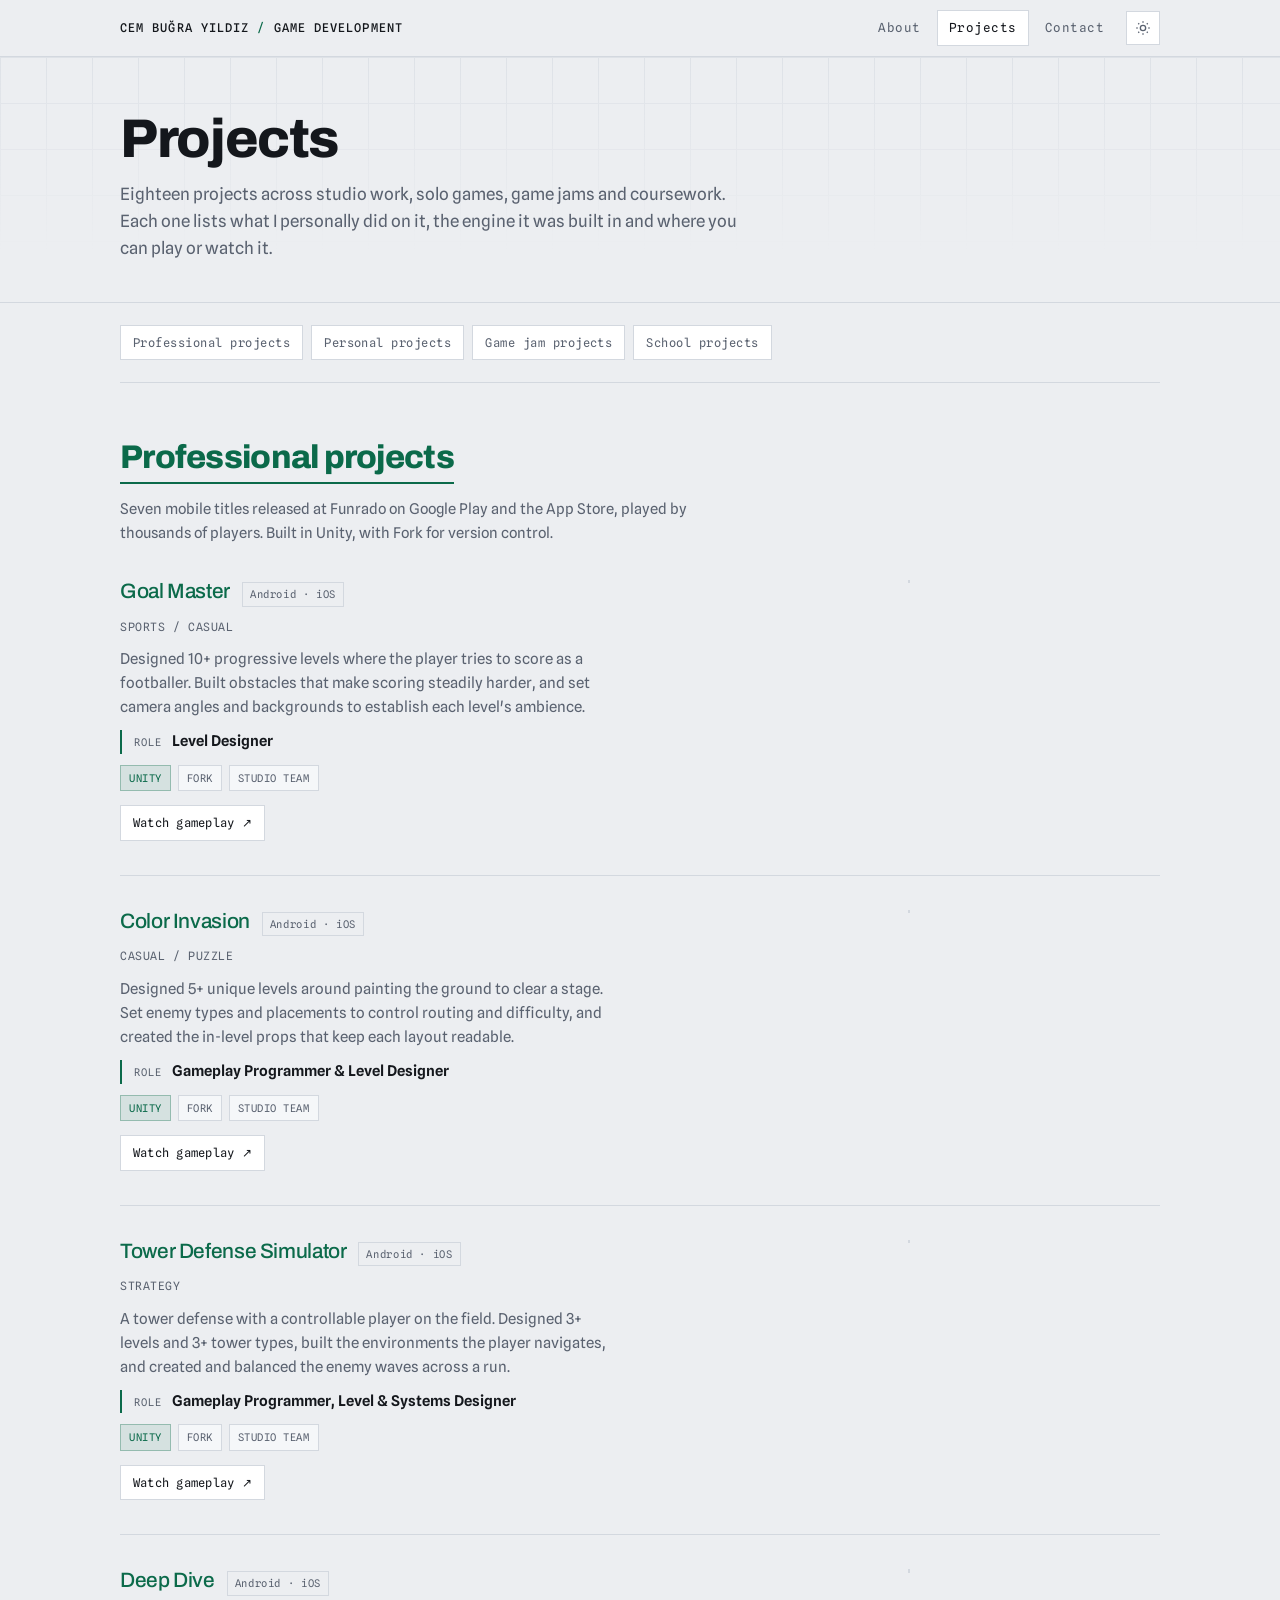
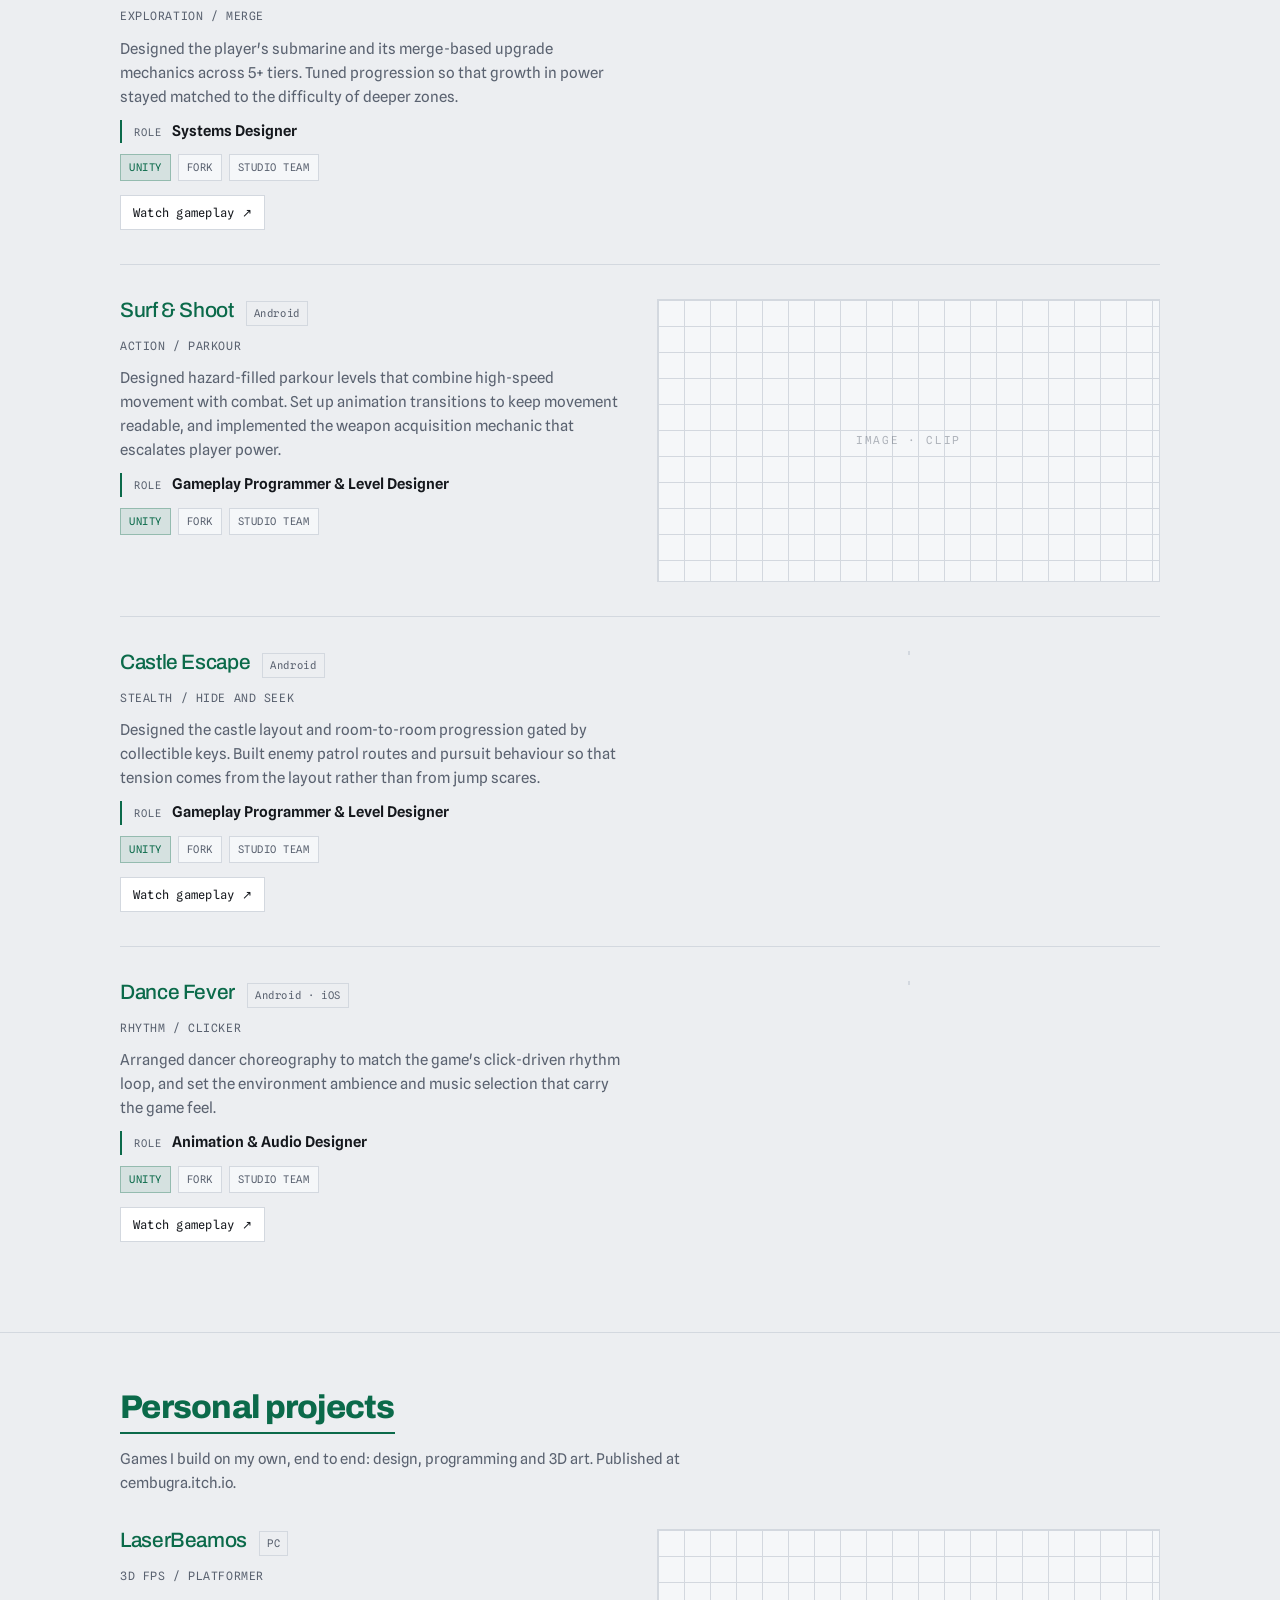
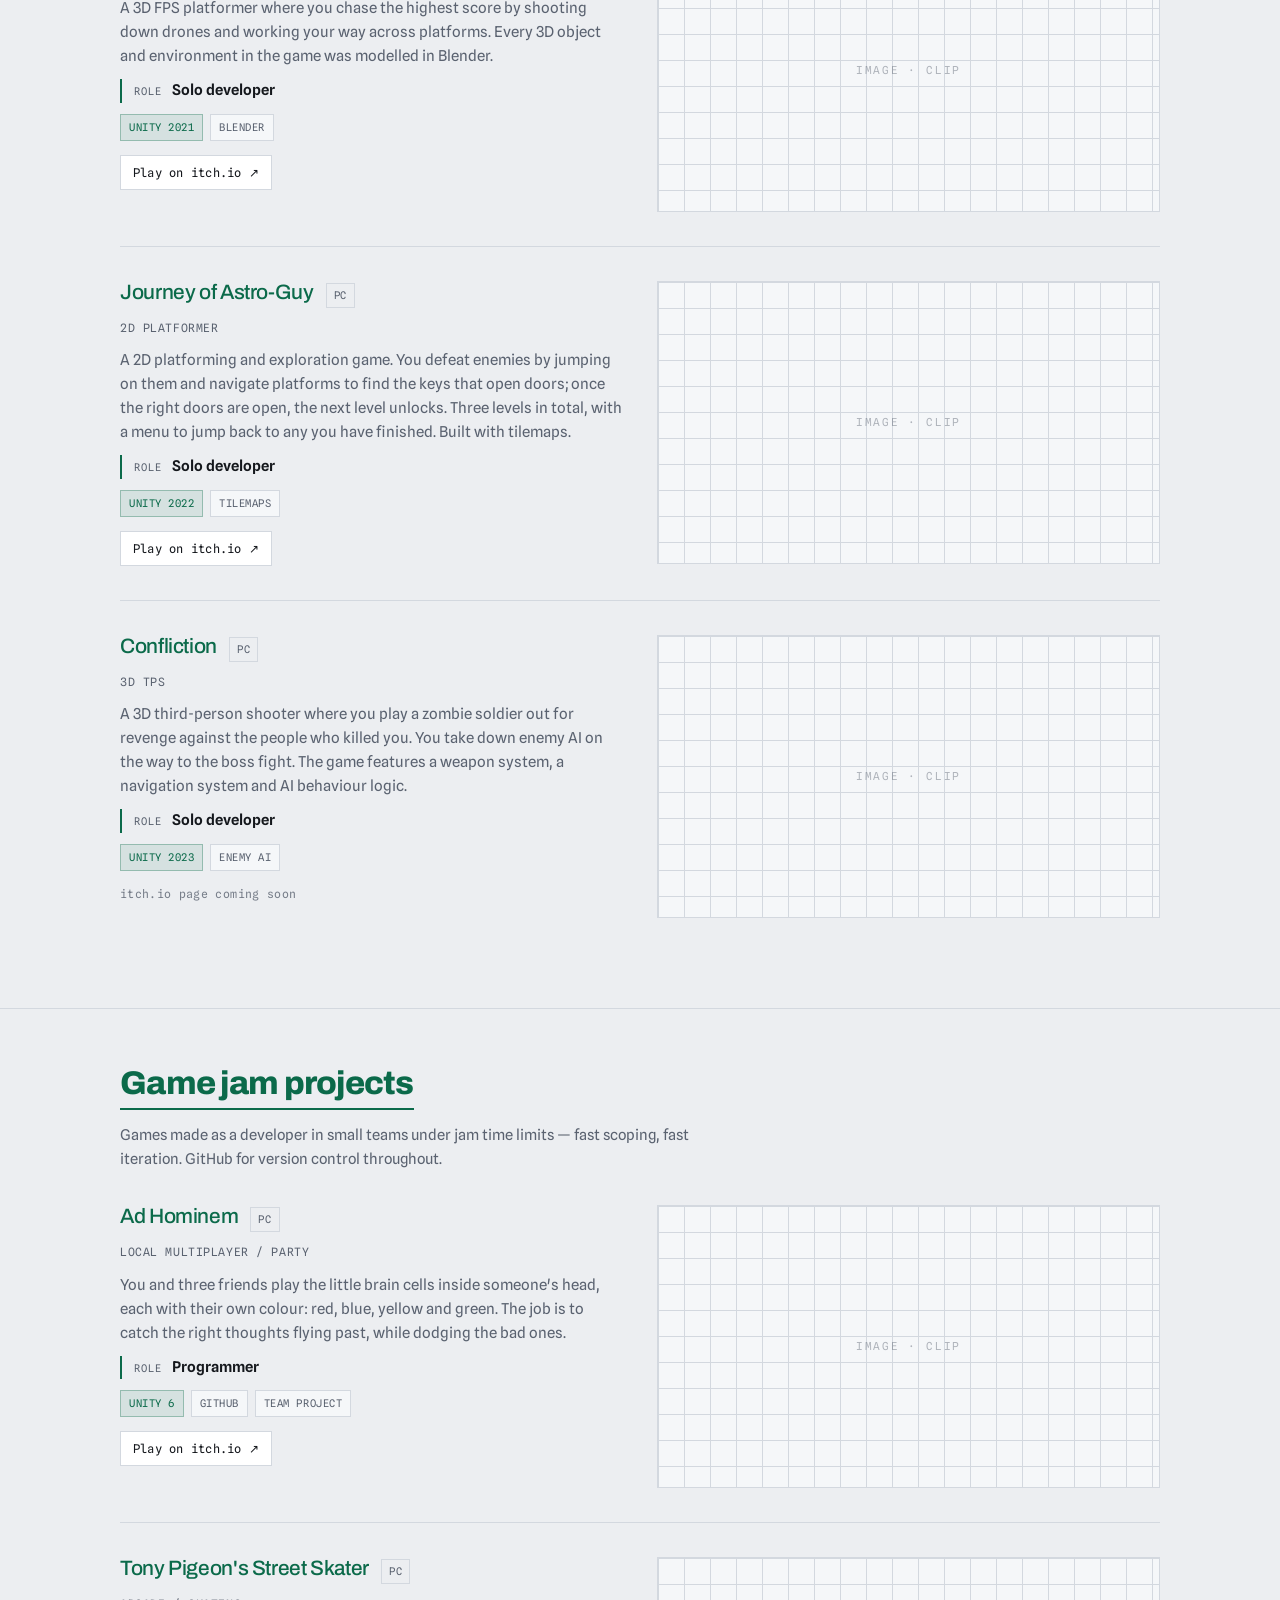
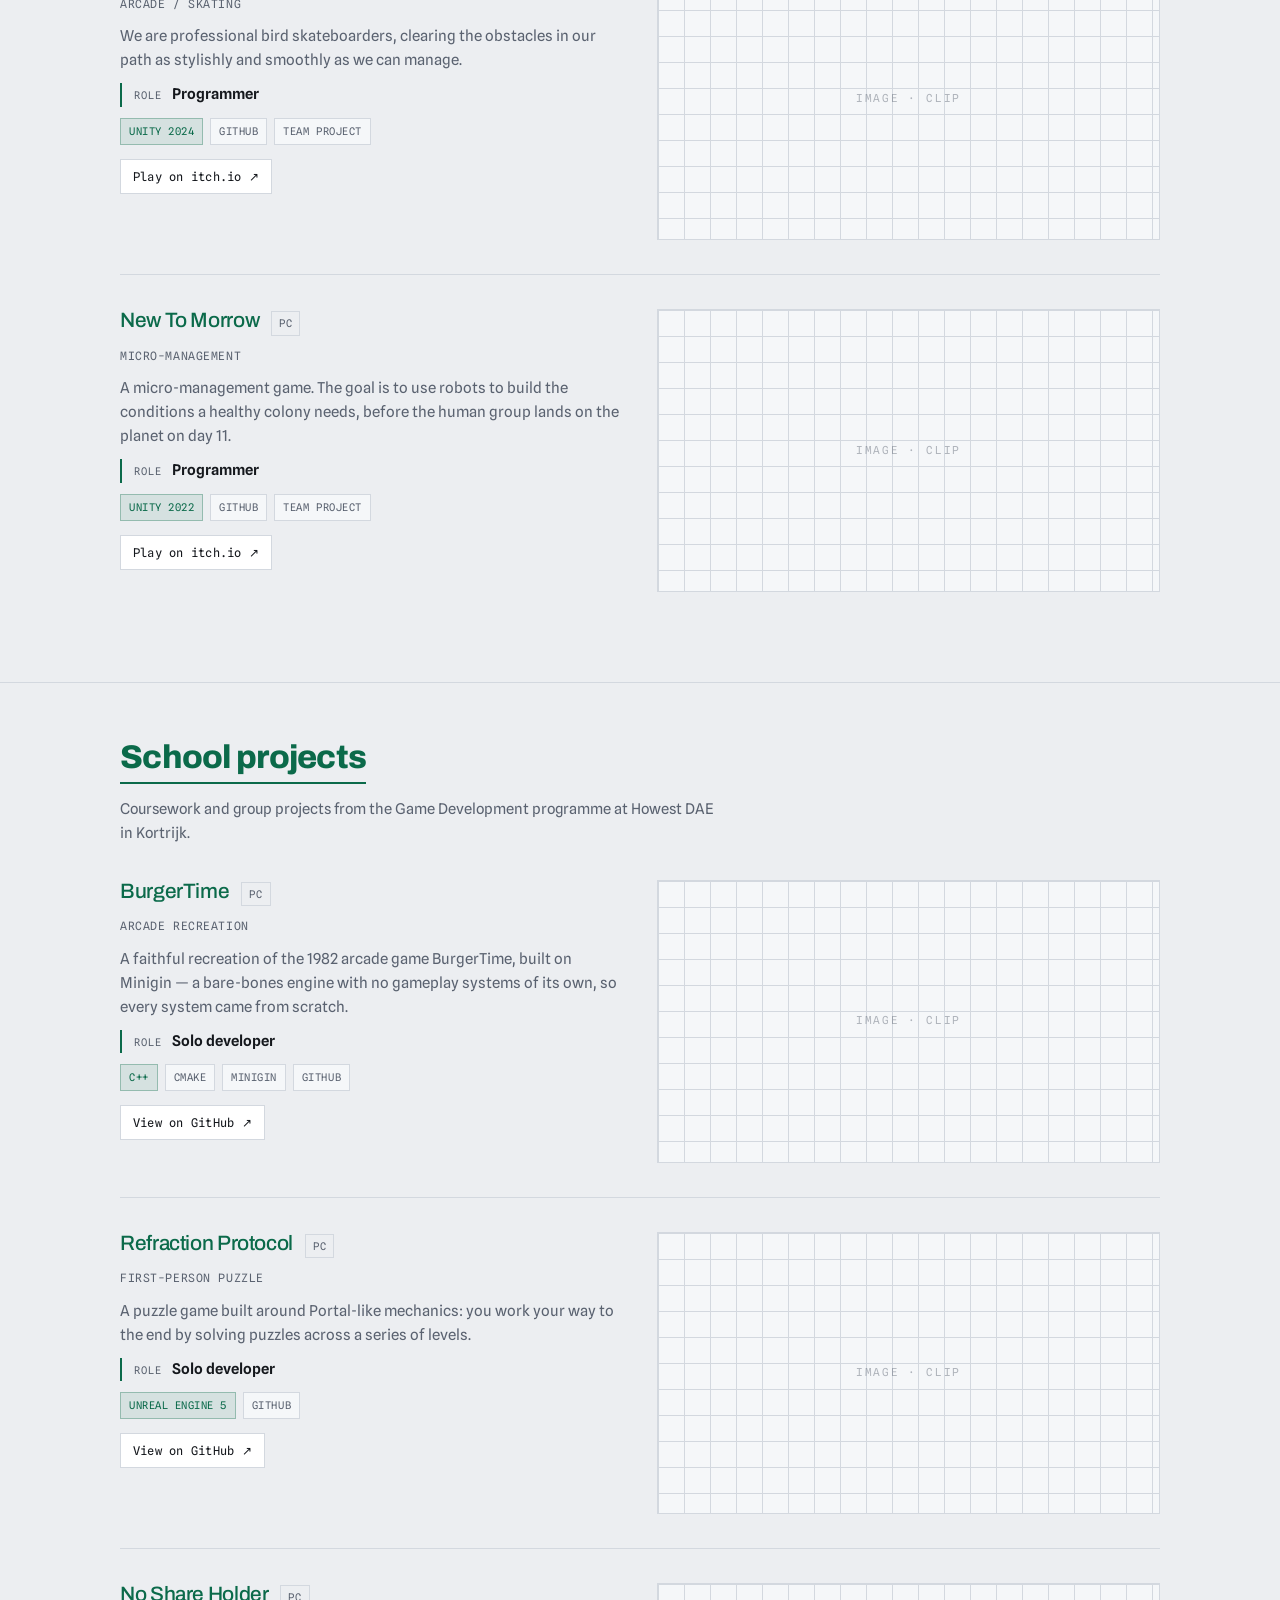
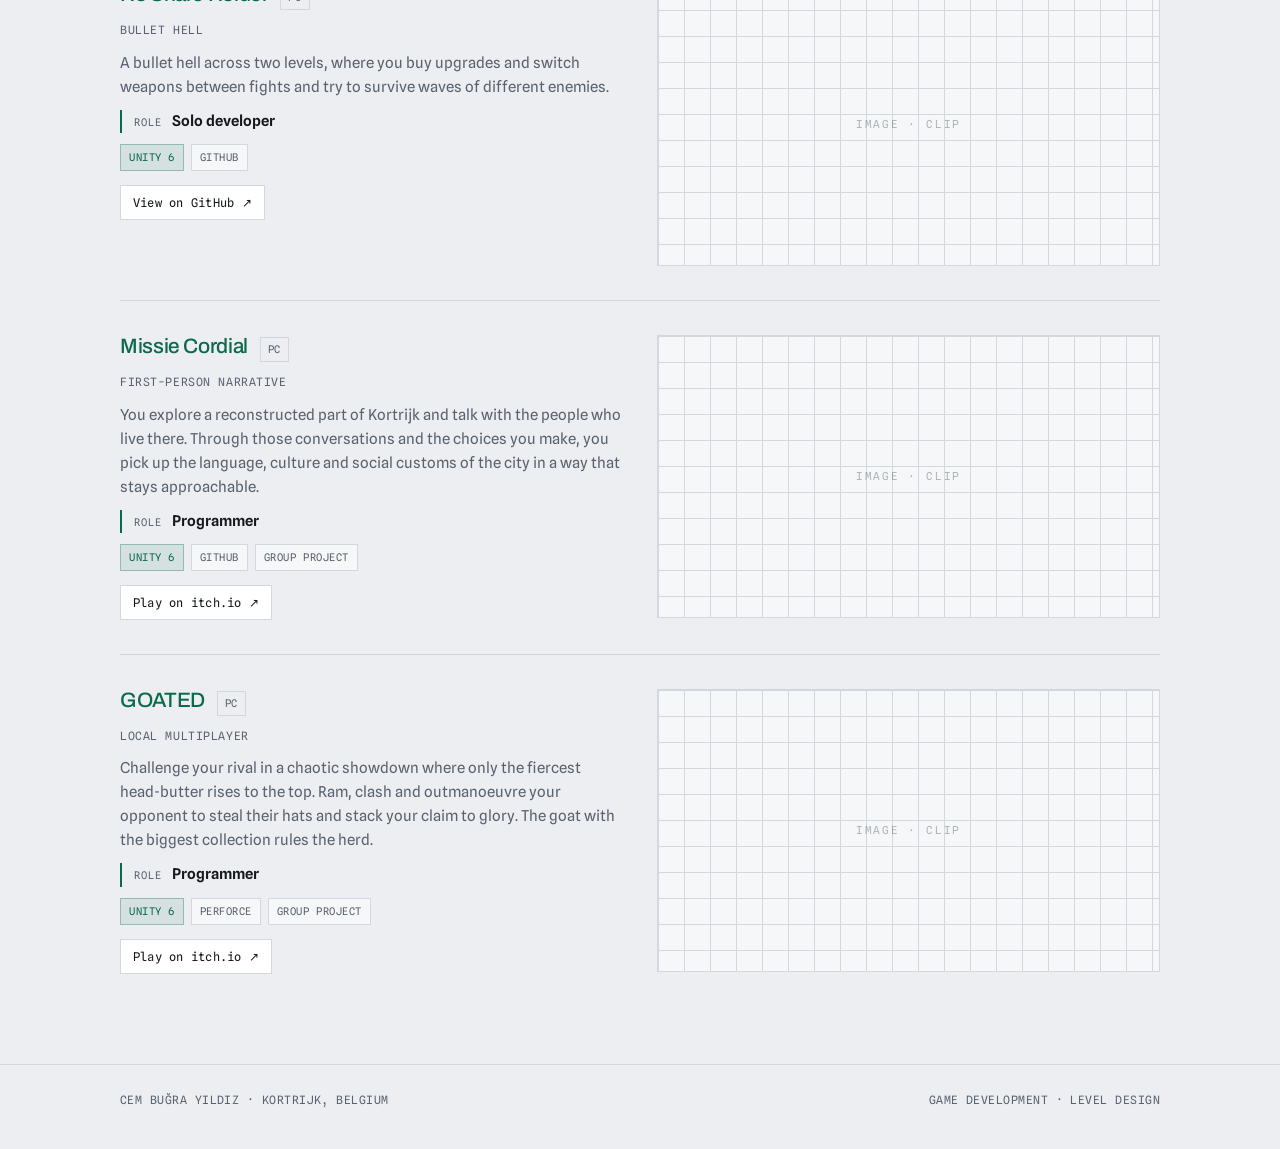
==== commit 3d07f9c5: "Add files via upload" ====
--- a/projects.html
+++ b/projects.html
@@ -12,7 +12,7 @@
 </head>
 <body>
 <nav class="nav"><div class="wrap nav-in"><a class="nav-mark" href="index.html">CEM BUĞRA YILDIZ <b>/</b> GAME DEVELOPMENT</a><div class="nav-links"><a class="nav-link" href="index.html">About</a><a class="nav-link on" href="projects.html">Projects</a><a class="nav-link" href="contact.html">Contact</a><button class="themer" type="button" aria-label="Switch colour theme"><svg class="sun" viewBox="0 0 24 24" fill="none" stroke="currentColor" stroke-width="2"><circle cx="12" cy="12" r="4"/><path d="M12 2v2M12 20v2M4.9 4.9l1.4 1.4M17.7 17.7l1.4 1.4M2 12h2M20 12h2M4.9 19.1l1.4-1.4M17.7 6.3l1.4-1.4"/></svg><svg class="moon" viewBox="0 0 24 24" fill="none" stroke="currentColor" stroke-width="2"><path d="M21 12.8A9 9 0 1 1 11.2 3a7 7 0 0 0 9.8 9.8z"/></svg></button></div></div></nav>
-<div class="page is-active"><header class="gridbg"><div class="wrap phead"><h1>Projects</h1><p>Eighteen projects across studio work, solo games, game jams and coursework. Each one lists what I personally did on it, the engine it was built in and where you can play or watch it.</p></div></header><div class="wrap"><div class="jump"><a href="#professional">Professional projects</a><a href="#personal">Personal projects</a><a href="#jams">Game jam projects</a><a href="#school">School projects</a></div></div><main><section id="professional"><div class="wrap"><div class="sec-head"><h2>Professional projects</h2><p class="sec-note">Seven mobile titles released at Funrado on Google Play and the App Store, played by thousands of players. Built in Unity, with Fork for version control.</p></div><article class="proj"><div class="proj-text"><div class="proj-head"><h3><a href="https://youtu.be/RRbaoextvzc" target="_blank" rel="noopener">Goal Master</a></h3><span class="plat">Android · iOS</span></div><div class="genre">Sports / Casual</div><p>Designed 10+ progressive levels where the player tries to score as a footballer. Built obstacles that make scoring steadily harder, and set camera angles and backgrounds to establish each level's ambience.</p><div class="role-line"><span class="k">Role</span><span class="v">Level Designer</span></div><div class="meta"><span class="chip engine">Unity</span><span class="chip">Fork</span><span class="chip">Studio team</span></div><div class="proj-links"><a class="btn btn-sm" href="https://youtu.be/RRbaoextvzc" target="_blank" rel="noopener">Watch gameplay &#8599;</a></div></div><div class="proj-media is-paused" data-clip><span class="ph">Image · Clip</span><video muted loop playsinline preload="metadata" src="videos/goal-master.mp4" aria-label="Goal Master gameplay clip"></video><button class="clip-ui" type="button" aria-label="Pause or resume the Goal Master clip"><span class="glyph"><span class="ic-play"></span><span class="ic-pause"></span></span></button></div></article><article class="proj"><div class="proj-text"><div class="proj-head"><h3><a href="https://youtu.be/FBqO256Bu5w" target="_blank" rel="noopener">Color Invasion</a></h3><span class="plat">Android · iOS</span></div><div class="genre">Casual / Puzzle</div><p>Designed 5+ unique levels around painting the ground to clear a stage. Set enemy types and placements to control routing and difficulty, and created the in-level props that keep each layout readable.</p><div class="role-line"><span class="k">Role</span><span class="v">Level Designer</span></div><div class="meta"><span class="chip engine">Unity</span><span class="chip">Fork</span><span class="chip">Studio team</span></div><div class="proj-links"><a class="btn btn-sm" href="https://youtu.be/FBqO256Bu5w" target="_blank" rel="noopener">Watch gameplay &#8599;</a></div></div><div class="proj-media is-paused" data-clip><span class="ph">Image · Clip</span><video muted loop playsinline preload="metadata" src="videos/color-invasion.mp4" aria-label="Color Invasion gameplay clip"></video><button class="clip-ui" type="button" aria-label="Pause or resume the Color Invasion clip"><span class="glyph"><span class="ic-play"></span><span class="ic-pause"></span></span></button></div></article><article class="proj"><div class="proj-text"><div class="proj-head"><h3><a href="https://youtu.be/MeSugsAXxDk" target="_blank" rel="noopener">Tower Defense Simulator</a></h3><span class="plat">Android · iOS</span></div><div class="genre">Strategy</div><p>A tower defense with a controllable player on the field. Designed 3+ levels and 3+ tower types, built the environments the player navigates, and created and balanced the enemy waves across a run.</p><div class="role-line"><span class="k">Role</span><span class="v">Level &amp; Systems Designer</span></div><div class="meta"><span class="chip engine">Unity</span><span class="chip">Fork</span><span class="chip">Studio team</span></div><div class="proj-links"><a class="btn btn-sm" href="https://youtu.be/MeSugsAXxDk" target="_blank" rel="noopener">Watch gameplay &#8599;</a></div></div><div class="proj-media is-paused" data-clip><span class="ph">Image · Clip</span><video muted loop playsinline preload="metadata" src="videos/tower-defense-simulator.mp4" aria-label="Tower Defense Simulator gameplay clip"></video><button class="clip-ui" type="button" aria-label="Pause or resume the Tower Defense Simulator clip"><span class="glyph"><span class="ic-play"></span><span class="ic-pause"></span></span></button></div></article><article class="proj"><div class="proj-text"><div class="proj-head"><h3><a href="https://youtu.be/DkBR84_H1lg" target="_blank" rel="noopener">Deep Dive</a></h3><span class="plat">Android · iOS</span></div><div class="genre">Exploration / Merge</div><p>Designed the player's submarine and its merge-based upgrade mechanics across 5+ tiers. Tuned progression so that growth in power stayed matched to the difficulty of deeper zones.</p><div class="role-line"><span class="k">Role</span><span class="v">Systems Designer</span></div><div class="meta"><span class="chip engine">Unity</span><span class="chip">Fork</span><span class="chip">Studio team</span></div><div class="proj-links"><a class="btn btn-sm" href="https://youtu.be/DkBR84_H1lg" target="_blank" rel="noopener">Watch gameplay &#8599;</a></div></div><div class="proj-media is-paused" data-clip><span class="ph">Image · Clip</span><video muted loop playsinline preload="metadata" src="videos/deep-dive.mp4" aria-label="Deep Dive gameplay clip"></video><button class="clip-ui" type="button" aria-label="Pause or resume the Deep Dive clip"><span class="glyph"><span class="ic-play"></span><span class="ic-pause"></span></span></button></div></article><article class="proj"><div class="proj-text"><div class="proj-head"><h3>Surf &amp; Shoot</h3><span class="plat">Android</span></div><div class="genre">Action / Parkour</div><p>Designed hazard-filled parkour levels that combine high-speed movement with combat. Set up animation transitions to keep movement readable, and implemented the weapon acquisition mechanic that escalates player power.</p><div class="role-line"><span class="k">Role</span><span class="v">Level Designer &amp; Gameplay Programmer</span></div><div class="meta"><span class="chip engine">Unity</span><span class="chip">Fork</span><span class="chip">Studio team</span></div><div class="proj-links"></div></div><div class="proj-media"><span class="ph">Image · Clip</span></div></article><article class="proj"><div class="proj-text"><div class="proj-head"><h3><a href="https://youtu.be/_VkfU6dRfOo" target="_blank" rel="noopener">Castle Escape</a></h3><span class="plat">Android</span></div><div class="genre">Stealth / Hide and Seek</div><p>Designed the castle layout and room-to-room progression gated by collectible keys. Built enemy patrol routes and pursuit behaviour so that tension comes from the layout rather than from jump scares.</p><div class="role-line"><span class="k">Role</span><span class="v">Level Designer</span></div><div class="meta"><span class="chip engine">Unity</span><span class="chip">Fork</span><span class="chip">Studio team</span></div><div class="proj-links"><a class="btn btn-sm" href="https://youtu.be/_VkfU6dRfOo" target="_blank" rel="noopener">Watch gameplay &#8599;</a></div></div><div class="proj-media is-paused" data-clip><span class="ph">Image · Clip</span><video muted loop playsinline preload="metadata" src="videos/castle-escape.mp4" aria-label="Castle Escape gameplay clip"></video><button class="clip-ui" type="button" aria-label="Pause or resume the Castle Escape clip"><span class="glyph"><span class="ic-play"></span><span class="ic-pause"></span></span></button></div></article><article class="proj"><div class="proj-text"><div class="proj-head"><h3><a href="https://youtu.be/Z0olkvZNVis" target="_blank" rel="noopener">Dance Fever</a></h3><span class="plat">Android · iOS</span></div><div class="genre">Rhythm / Clicker</div><p>Arranged dancer choreography to match the game's click-driven rhythm loop, and set the environment ambience and music selection that carry the game feel.</p><div class="role-line"><span class="k">Role</span><span class="v">Animation &amp; Audio Designer</span></div><div class="meta"><span class="chip engine">Unity</span><span class="chip">Fork</span><span class="chip">Studio team</span></div><div class="proj-links"><a class="btn btn-sm" href="https://youtu.be/Z0olkvZNVis" target="_blank" rel="noopener">Watch gameplay &#8599;</a></div></div><div class="proj-media is-paused" data-clip><span class="ph">Image · Clip</span><video muted loop playsinline preload="metadata" src="videos/dance-fever.mp4" aria-label="Dance Fever gameplay clip"></video><button class="clip-ui" type="button" aria-label="Pause or resume the Dance Fever clip"><span class="glyph"><span class="ic-play"></span><span class="ic-pause"></span></span></button></div></article></div></section><section id="personal"><div class="wrap"><div class="sec-head"><h2>Personal projects</h2><p class="sec-note">Games I build on my own, end to end: design, programming and 3D art. Published at cembugra.itch.io.</p></div><article class="proj"><div class="proj-text"><div class="proj-head"><h3><a href="https://cembugra.itch.io/laserbeamos" target="_blank" rel="noopener">LaserBeamos</a></h3><span class="plat">PC</span></div><div class="genre">3D FPS / Platformer</div><p>A 3D FPS platformer where you chase the highest score by shooting down drones and working your way across platforms. Every 3D object and environment in the game was modelled in Blender.</p><div class="role-line"><span class="k">Role</span><span class="v">Solo developer</span></div><div class="meta"><span class="chip engine">Unity 2021</span><span class="chip">Blender</span></div><div class="proj-links"><a class="btn btn-sm" href="https://cembugra.itch.io/laserbeamos" target="_blank" rel="noopener">Play on itch.io &#8599;</a></div></div><div class="proj-media"><span class="ph">Image · Clip</span></div></article><article class="proj"><div class="proj-text"><div class="proj-head"><h3><a href="https://cembugra.itch.io/journey-of-astro-guy" target="_blank" rel="noopener">Journey of Astro-Guy</a></h3><span class="plat">PC</span></div><div class="genre">2D Platformer</div><p>A 2D platforming and exploration game. You defeat enemies by jumping on them and navigate platforms to find the keys that open doors; once the right doors are open, the next level unlocks. Three levels in total, with a menu to jump back to any you have finished. Built with tilemaps.</p><div class="role-line"><span class="k">Role</span><span class="v">Solo developer</span></div><div class="meta"><span class="chip engine">Unity 2022</span><span class="chip">Tilemaps</span></div><div class="proj-links"><a class="btn btn-sm" href="https://cembugra.itch.io/journey-of-astro-guy" target="_blank" rel="noopener">Play on itch.io &#8599;</a></div></div><div class="proj-media"><span class="ph">Image · Clip</span></div></article><article class="proj"><div class="proj-text"><div class="proj-head"><h3>Confliction</h3><span class="plat">PC</span></div><div class="genre">3D TPS</div><p>A 3D third-person shooter where you play a zombie soldier out for revenge against the people who killed you. You take down enemy AI on the way to the boss fight. The game features a weapon system, a navigation system and AI behaviour logic.</p><div class="role-line"><span class="k">Role</span><span class="v">Solo developer</span></div><div class="meta"><span class="chip engine">Unity 2023</span><span class="chip">Enemy AI</span></div><div class="proj-links"><span class="pending">itch.io page coming soon</span></div></div><div class="proj-media"><span class="ph">Image · Clip</span></div></article></div></section><section id="jams"><div class="wrap"><div class="sec-head"><h2>Game jam projects</h2><p class="sec-note">Games made as a developer in small teams under jam time limits — fast scoping, fast iteration. GitHub for version control throughout.</p></div><article class="proj"><div class="proj-text"><div class="proj-head"><h3><a href="https://uxioma.itch.io/ad-hominem" target="_blank" rel="noopener">Ad Hominem</a></h3><span class="plat">PC</span></div><div class="genre">Local multiplayer / Party</div><p>You and three friends play the little brain cells inside someone's head, each with their own colour: red, blue, yellow and green. The job is to catch the right thoughts flying past, while dodging the bad ones.</p><div class="role-line"><span class="k">Role</span><span class="v">Programmer</span></div><div class="meta"><span class="chip engine">Unity 6</span><span class="chip">GitHub</span><span class="chip">Team project</span></div><div class="proj-links"><a class="btn btn-sm" href="https://uxioma.itch.io/ad-hominem" target="_blank" rel="noopener">Play on itch.io &#8599;</a></div></div><div class="proj-media"><span class="ph">Image · Clip</span></div></article><article class="proj"><div class="proj-text"><div class="proj-head"><h3><a href="https://kayahx.itch.io/kikkerwertjes" target="_blank" rel="noopener">Tony Pigeon's Street Skater</a></h3><span class="plat">PC</span></div><div class="genre">Arcade / Skating</div><p>We are professional bird skateboarders, clearing the obstacles in our path as stylishly and smoothly as we can manage.</p><div class="role-line"><span class="k">Role</span><span class="v">Programmer</span></div><div class="meta"><span class="chip engine">Unity 2024</span><span class="chip">GitHub</span><span class="chip">Team project</span></div><div class="proj-links"><a class="btn btn-sm" href="https://kayahx.itch.io/kikkerwertjes" target="_blank" rel="noopener">Play on itch.io &#8599;</a></div></div><div class="proj-media"><span class="ph">Image · Clip</span></div></article><article class="proj"><div class="proj-text"><div class="proj-head"><h3><a href="https://adadadadadarts.itch.io/new-tomorrow" target="_blank" rel="noopener">New To Morrow</a></h3><span class="plat">PC</span></div><div class="genre">Micro-management</div><p>A micro-management game. The goal is to use robots to build the conditions a healthy colony needs, before the human group lands on the planet on day 11.</p><div class="role-line"><span class="k">Role</span><span class="v">Programmer</span></div><div class="meta"><span class="chip engine">Unity 2022</span><span class="chip">GitHub</span><span class="chip">Team project</span></div><div class="proj-links"><a class="btn btn-sm" href="https://adadadadadarts.itch.io/new-tomorrow" target="_blank" rel="noopener">Play on itch.io &#8599;</a></div></div><div class="proj-media"><span class="ph">Image · Clip</span></div></article></div></section><section id="school"><div class="wrap"><div class="sec-head"><h2>School projects</h2><p class="sec-note">Coursework and group projects from the Game Development programme at Howest DAE in Kortrijk.</p></div><article class="proj"><div class="proj-text"><div class="proj-head"><h3><a href="https://github.com/CemBugraYildiz/BurgerTimeGame" target="_blank" rel="noopener">BurgerTime</a></h3><span class="plat">PC</span></div><div class="genre">Arcade recreation</div><p>A faithful recreation of the 1982 arcade game BurgerTime, built on Minigin — a bare-bones engine with no gameplay systems of its own, so every system came from scratch.</p><div class="role-line"><span class="k">Role</span><span class="v">Solo developer</span></div><div class="meta"><span class="chip engine">C++</span><span class="chip">CMake</span><span class="chip">Minigin</span><span class="chip">GitHub</span></div><div class="proj-links"><a class="btn btn-sm" href="https://github.com/CemBugraYildiz/BurgerTimeGame" target="_blank" rel="noopener">View on GitHub &#8599;</a></div></div><div class="proj-media"><span class="ph">Image · Clip</span></div></article><article class="proj"><div class="proj-text"><div class="proj-head"><h3><a href="https://github.com/CemBugraYildiz/Refraction-Protocol-Unreal-Project" target="_blank" rel="noopener">Refraction Protocol</a></h3><span class="plat">PC</span></div><div class="genre">First-person puzzle</div><p>A puzzle game built around Portal-like mechanics: you work your way to the end by solving puzzles across a series of levels.</p><div class="role-line"><span class="k">Role</span><span class="v">Solo developer</span></div><div class="meta"><span class="chip engine">Unreal Engine 5</span><span class="chip">GitHub</span></div><div class="proj-links"><a class="btn btn-sm" href="https://github.com/CemBugraYildiz/Refraction-Protocol-Unreal-Project" target="_blank" rel="noopener">View on GitHub &#8599;</a></div></div><div class="proj-media"><span class="ph">Image · Clip</span></div></article><article class="proj"><div class="proj-text"><div class="proj-head"><h3><a href="https://github.com/CemBugraYildiz/No-Share-Holder-Unity-project" target="_blank" rel="noopener">No Share Holder</a></h3><span class="plat">PC</span></div><div class="genre">Bullet hell</div><p>A bullet hell across two levels, where you buy upgrades and switch weapons between fights and try to survive waves of different enemies.</p><div class="role-line"><span class="k">Role</span><span class="v">Solo developer</span></div><div class="meta"><span class="chip engine">Unity 6</span><span class="chip">GitHub</span></div><div class="proj-links"><a class="btn btn-sm" href="https://github.com/CemBugraYildiz/No-Share-Holder-Unity-project" target="_blank" rel="noopener">View on GitHub &#8599;</a></div></div><div class="proj-media"><span class="ph">Image · Clip</span></div></article><article class="proj"><div class="proj-text"><div class="proj-head"><h3><a href="https://majidyasari.itch.io/missie-cordial" target="_blank" rel="noopener">Missie Cordial</a></h3><span class="plat">PC</span></div><div class="genre">First-person narrative</div><p>You explore a reconstructed part of Kortrijk and talk with the people who live there. Through those conversations and the choices you make, you pick up the language, culture and social customs of the city in a way that stays approachable.</p><div class="role-line"><span class="k">Role</span><span class="v">Programmer</span></div><div class="meta"><span class="chip engine">Unity 6</span><span class="chip">GitHub</span><span class="chip">Group project</span></div><div class="proj-links"><a class="btn btn-sm" href="https://majidyasari.itch.io/missie-cordial" target="_blank" rel="noopener">Play on itch.io &#8599;</a></div></div><div class="proj-media"><span class="ph">Image · Clip</span></div></article><article class="proj"><div class="proj-text"><div class="proj-head"><h3><a href="https://darkbluesnowfox.itch.io/goated" target="_blank" rel="noopener">GOATED</a></h3><span class="plat">PC</span></div><div class="genre">Local multiplayer</div><p>Challenge your rival in a chaotic showdown where only the fiercest head-butter rises to the top. Ram, clash and outmanoeuvre your opponent to steal their hats and stack your claim to glory. The goat with the biggest collection rules the herd.</p><div class="role-line"><span class="k">Role</span><span class="v">Programmer</span></div><div class="meta"><span class="chip engine">Unity 6</span><span class="chip">Perforce</span><span class="chip">Group project</span></div><div class="proj-links"><a class="btn btn-sm" href="https://darkbluesnowfox.itch.io/goated" target="_blank" rel="noopener">Play on itch.io &#8599;</a></div></div><div class="proj-media"><span class="ph">Image · Clip</span></div></article></div></section></main></div>
+<div class="page is-active"><header class="gridbg"><div class="wrap phead"><h1>Projects</h1><p>Eighteen projects across studio work, solo games, game jams and coursework. Each one lists what I personally did on it, the engine it was built in and where you can play or watch it.</p></div></header><div class="wrap"><div class="jump"><a href="#professional">Professional projects</a><a href="#personal">Personal projects</a><a href="#jams">Game jam projects</a><a href="#school">School projects</a></div></div><main><section id="professional"><div class="wrap"><div class="sec-head"><h2>Professional projects</h2><p class="sec-note">Seven mobile titles released at Funrado on Google Play and the App Store, played by thousands of players. Built in Unity, with Fork for version control.</p></div><article class="proj"><div class="proj-text"><div class="proj-head"><h3><a href="https://youtu.be/RRbaoextvzc" target="_blank" rel="noopener">Goal Master</a></h3><span class="plat">Android · iOS</span></div><div class="genre">Sports / Casual</div><p>Designed 10+ progressive levels where the player tries to score as a footballer. Built obstacles that make scoring steadily harder, and set camera angles and backgrounds to establish each level's ambience.</p><div class="role-line"><span class="k">Role</span><span class="v">Level Designer</span></div><div class="meta"><span class="chip engine">Unity</span><span class="chip">Fork</span><span class="chip">Studio team</span></div><div class="proj-links"><a class="btn btn-sm" href="https://youtu.be/RRbaoextvzc" target="_blank" rel="noopener">Watch gameplay &#8599;</a></div></div><div class="proj-media is-paused portrait" data-clip style="aspect-ratio:404/720"><span class="ph">Image · Clip</span><video muted loop playsinline preload="metadata" src="videos/goal-master.mp4" aria-label="Goal Master gameplay clip"></video><button class="clip-ui" type="button" aria-label="Pause or resume the Goal Master clip"><span class="glyph"><span class="ic-play"></span><span class="ic-pause"></span></span></button></div></article><article class="proj"><div class="proj-text"><div class="proj-head"><h3><a href="https://youtu.be/FBqO256Bu5w" target="_blank" rel="noopener">Color Invasion</a></h3><span class="plat">Android · iOS</span></div><div class="genre">Casual / Puzzle</div><p>Designed 5+ unique levels around painting the ground to clear a stage. Set enemy types and placements to control routing and difficulty, and created the in-level props that keep each layout readable.</p><div class="role-line"><span class="k">Role</span><span class="v">Gameplay Programmer &amp; Level Designer</span></div><div class="meta"><span class="chip engine">Unity</span><span class="chip">Fork</span><span class="chip">Studio team</span></div><div class="proj-links"><a class="btn btn-sm" href="https://youtu.be/FBqO256Bu5w" target="_blank" rel="noopener">Watch gameplay &#8599;</a></div></div><div class="proj-media is-paused portrait" data-clip style="aspect-ratio:404/720"><span class="ph">Image · Clip</span><video muted loop playsinline preload="metadata" src="videos/color-invasion.mp4" aria-label="Color Invasion gameplay clip"></video><button class="clip-ui" type="button" aria-label="Pause or resume the Color Invasion clip"><span class="glyph"><span class="ic-play"></span><span class="ic-pause"></span></span></button></div></article><article class="proj"><div class="proj-text"><div class="proj-head"><h3><a href="https://youtu.be/MeSugsAXxDk" target="_blank" rel="noopener">Tower Defense Simulator</a></h3><span class="plat">Android · iOS</span></div><div class="genre">Strategy</div><p>A tower defense with a controllable player on the field. Designed 3+ levels and 3+ tower types, built the environments the player navigates, and created and balanced the enemy waves across a run.</p><div class="role-line"><span class="k">Role</span><span class="v">Gameplay Programmer, Level &amp; Systems Designer</span></div><div class="meta"><span class="chip engine">Unity</span><span class="chip">Fork</span><span class="chip">Studio team</span></div><div class="proj-links"><a class="btn btn-sm" href="https://youtu.be/MeSugsAXxDk" target="_blank" rel="noopener">Watch gameplay &#8599;</a></div></div><div class="proj-media is-paused portrait" data-clip style="aspect-ratio:404/720"><span class="ph">Image · Clip</span><video muted loop playsinline preload="metadata" src="videos/tower-defense-simulator.mp4" aria-label="Tower Defense Simulator gameplay clip"></video><button class="clip-ui" type="button" aria-label="Pause or resume the Tower Defense Simulator clip"><span class="glyph"><span class="ic-play"></span><span class="ic-pause"></span></span></button></div></article><article class="proj"><div class="proj-text"><div class="proj-head"><h3><a href="https://youtu.be/DkBR84_H1lg" target="_blank" rel="noopener">Deep Dive</a></h3><span class="plat">Android · iOS</span></div><div class="genre">Exploration / Merge</div><p>Designed the player's submarine and its merge-based upgrade mechanics across 5+ tiers. Tuned progression so that growth in power stayed matched to the difficulty of deeper zones.</p><div class="role-line"><span class="k">Role</span><span class="v">Systems Designer</span></div><div class="meta"><span class="chip engine">Unity</span><span class="chip">Fork</span><span class="chip">Studio team</span></div><div class="proj-links"><a class="btn btn-sm" href="https://youtu.be/DkBR84_H1lg" target="_blank" rel="noopener">Watch gameplay &#8599;</a></div></div><div class="proj-media is-paused portrait" data-clip style="aspect-ratio:404/720"><span class="ph">Image · Clip</span><video muted loop playsinline preload="metadata" src="videos/deep-dive.mp4" aria-label="Deep Dive gameplay clip"></video><button class="clip-ui" type="button" aria-label="Pause or resume the Deep Dive clip"><span class="glyph"><span class="ic-play"></span><span class="ic-pause"></span></span></button></div></article><article class="proj"><div class="proj-text"><div class="proj-head"><h3>Surf &amp; Shoot</h3><span class="plat">Android</span></div><div class="genre">Action / Parkour</div><p>Designed hazard-filled parkour levels that combine high-speed movement with combat. Set up animation transitions to keep movement readable, and implemented the weapon acquisition mechanic that escalates player power.</p><div class="role-line"><span class="k">Role</span><span class="v">Gameplay Programmer &amp; Level Designer</span></div><div class="meta"><span class="chip engine">Unity</span><span class="chip">Fork</span><span class="chip">Studio team</span></div><div class="proj-links"></div></div><div class="proj-media"><span class="ph">Image · Clip</span></div></article><article class="proj"><div class="proj-text"><div class="proj-head"><h3><a href="https://youtu.be/_VkfU6dRfOo" target="_blank" rel="noopener">Castle Escape</a></h3><span class="plat">Android</span></div><div class="genre">Stealth / Hide and Seek</div><p>Designed the castle layout and room-to-room progression gated by collectible keys. Built enemy patrol routes and pursuit behaviour so that tension comes from the layout rather than from jump scares.</p><div class="role-line"><span class="k">Role</span><span class="v">Gameplay Programmer &amp; Level Designer</span></div><div class="meta"><span class="chip engine">Unity</span><span class="chip">Fork</span><span class="chip">Studio team</span></div><div class="proj-links"><a class="btn btn-sm" href="https://youtu.be/_VkfU6dRfOo" target="_blank" rel="noopener">Watch gameplay &#8599;</a></div></div><div class="proj-media is-paused portrait" data-clip style="aspect-ratio:404/720"><span class="ph">Image · Clip</span><video muted loop playsinline preload="metadata" src="videos/castle-escape.mp4" aria-label="Castle Escape gameplay clip"></video><button class="clip-ui" type="button" aria-label="Pause or resume the Castle Escape clip"><span class="glyph"><span class="ic-play"></span><span class="ic-pause"></span></span></button></div></article><article class="proj"><div class="proj-text"><div class="proj-head"><h3><a href="https://youtu.be/Z0olkvZNVis" target="_blank" rel="noopener">Dance Fever</a></h3><span class="plat">Android · iOS</span></div><div class="genre">Rhythm / Clicker</div><p>Arranged dancer choreography to match the game's click-driven rhythm loop, and set the environment ambience and music selection that carry the game feel.</p><div class="role-line"><span class="k">Role</span><span class="v">Animation &amp; Audio Designer</span></div><div class="meta"><span class="chip engine">Unity</span><span class="chip">Fork</span><span class="chip">Studio team</span></div><div class="proj-links"><a class="btn btn-sm" href="https://youtu.be/Z0olkvZNVis" target="_blank" rel="noopener">Watch gameplay &#8599;</a></div></div><div class="proj-media is-paused portrait" data-clip style="aspect-ratio:404/720"><span class="ph">Image · Clip</span><video muted loop playsinline preload="metadata" src="videos/dance-fever.mp4" aria-label="Dance Fever gameplay clip"></video><button class="clip-ui" type="button" aria-label="Pause or resume the Dance Fever clip"><span class="glyph"><span class="ic-play"></span><span class="ic-pause"></span></span></button></div></article></div></section><section id="personal"><div class="wrap"><div class="sec-head"><h2>Personal projects</h2><p class="sec-note">Games I build on my own, end to end: design, programming and 3D art. Published at cembugra.itch.io.</p></div><article class="proj"><div class="proj-text"><div class="proj-head"><h3><a href="https://cembugra.itch.io/laserbeamos" target="_blank" rel="noopener">LaserBeamos</a></h3><span class="plat">PC</span></div><div class="genre">3D FPS / Platformer</div><p>A 3D FPS platformer where you chase the highest score by shooting down drones and working your way across platforms. Every 3D object and environment in the game was modelled in Blender.</p><div class="role-line"><span class="k">Role</span><span class="v">Solo developer</span></div><div class="meta"><span class="chip engine">Unity 2021</span><span class="chip">Blender</span></div><div class="proj-links"><a class="btn btn-sm" href="https://cembugra.itch.io/laserbeamos" target="_blank" rel="noopener">Play on itch.io &#8599;</a></div></div><div class="proj-media"><span class="ph">Image · Clip</span></div></article><article class="proj"><div class="proj-text"><div class="proj-head"><h3><a href="https://cembugra.itch.io/journey-of-astro-guy" target="_blank" rel="noopener">Journey of Astro-Guy</a></h3><span class="plat">PC</span></div><div class="genre">2D Platformer</div><p>A 2D platforming and exploration game. You defeat enemies by jumping on them and navigate platforms to find the keys that open doors; once the right doors are open, the next level unlocks. Three levels in total, with a menu to jump back to any you have finished. Built with tilemaps.</p><div class="role-line"><span class="k">Role</span><span class="v">Solo developer</span></div><div class="meta"><span class="chip engine">Unity 2022</span><span class="chip">Tilemaps</span></div><div class="proj-links"><a class="btn btn-sm" href="https://cembugra.itch.io/journey-of-astro-guy" target="_blank" rel="noopener">Play on itch.io &#8599;</a></div></div><div class="proj-media"><span class="ph">Image · Clip</span></div></article><article class="proj"><div class="proj-text"><div class="proj-head"><h3>Confliction</h3><span class="plat">PC</span></div><div class="genre">3D TPS</div><p>A 3D third-person shooter where you play a zombie soldier out for revenge against the people who killed you. You take down enemy AI on the way to the boss fight. The game features a weapon system, a navigation system and AI behaviour logic.</p><div class="role-line"><span class="k">Role</span><span class="v">Solo developer</span></div><div class="meta"><span class="chip engine">Unity 2023</span><span class="chip">Enemy AI</span></div><div class="proj-links"><span class="pending">itch.io page coming soon</span></div></div><div class="proj-media"><span class="ph">Image · Clip</span></div></article></div></section><section id="jams"><div class="wrap"><div class="sec-head"><h2>Game jam projects</h2><p class="sec-note">Games made as a developer in small teams under jam time limits — fast scoping, fast iteration. GitHub for version control throughout.</p></div><article class="proj"><div class="proj-text"><div class="proj-head"><h3><a href="https://uxioma.itch.io/ad-hominem" target="_blank" rel="noopener">Ad Hominem</a></h3><span class="plat">PC</span></div><div class="genre">Local multiplayer / Party</div><p>You and three friends play the little brain cells inside someone's head, each with their own colour: red, blue, yellow and green. The job is to catch the right thoughts flying past, while dodging the bad ones.</p><div class="role-line"><span class="k">Role</span><span class="v">Programmer</span></div><div class="meta"><span class="chip engine">Unity 6</span><span class="chip">GitHub</span><span class="chip">Team project</span></div><div class="proj-links"><a class="btn btn-sm" href="https://uxioma.itch.io/ad-hominem" target="_blank" rel="noopener">Play on itch.io &#8599;</a></div></div><div class="proj-media"><span class="ph">Image · Clip</span></div></article><article class="proj"><div class="proj-text"><div class="proj-head"><h3><a href="https://kayahx.itch.io/kikkerwertjes" target="_blank" rel="noopener">Tony Pigeon's Street Skater</a></h3><span class="plat">PC</span></div><div class="genre">Arcade / Skating</div><p>We are professional bird skateboarders, clearing the obstacles in our path as stylishly and smoothly as we can manage.</p><div class="role-line"><span class="k">Role</span><span class="v">Programmer</span></div><div class="meta"><span class="chip engine">Unity 2024</span><span class="chip">GitHub</span><span class="chip">Team project</span></div><div class="proj-links"><a class="btn btn-sm" href="https://kayahx.itch.io/kikkerwertjes" target="_blank" rel="noopener">Play on itch.io &#8599;</a></div></div><div class="proj-media"><span class="ph">Image · Clip</span></div></article><article class="proj"><div class="proj-text"><div class="proj-head"><h3><a href="https://adadadadadarts.itch.io/new-tomorrow" target="_blank" rel="noopener">New To Morrow</a></h3><span class="plat">PC</span></div><div class="genre">Micro-management</div><p>A micro-management game. The goal is to use robots to build the conditions a healthy colony needs, before the human group lands on the planet on day 11.</p><div class="role-line"><span class="k">Role</span><span class="v">Programmer</span></div><div class="meta"><span class="chip engine">Unity 2022</span><span class="chip">GitHub</span><span class="chip">Team project</span></div><div class="proj-links"><a class="btn btn-sm" href="https://adadadadadarts.itch.io/new-tomorrow" target="_blank" rel="noopener">Play on itch.io &#8599;</a></div></div><div class="proj-media"><span class="ph">Image · Clip</span></div></article></div></section><section id="school"><div class="wrap"><div class="sec-head"><h2>School projects</h2><p class="sec-note">Coursework and group projects from the Game Development programme at Howest DAE in Kortrijk.</p></div><article class="proj"><div class="proj-text"><div class="proj-head"><h3><a href="https://github.com/CemBugraYildiz/BurgerTimeGame" target="_blank" rel="noopener">BurgerTime</a></h3><span class="plat">PC</span></div><div class="genre">Arcade recreation</div><p>A faithful recreation of the 1982 arcade game BurgerTime, built on Minigin — a bare-bones engine with no gameplay systems of its own, so every system came from scratch.</p><div class="role-line"><span class="k">Role</span><span class="v">Solo developer</span></div><div class="meta"><span class="chip engine">C++</span><span class="chip">CMake</span><span class="chip">Minigin</span><span class="chip">GitHub</span></div><div class="proj-links"><a class="btn btn-sm" href="https://github.com/CemBugraYildiz/BurgerTimeGame" target="_blank" rel="noopener">View on GitHub &#8599;</a></div></div><div class="proj-media"><span class="ph">Image · Clip</span></div></article><article class="proj"><div class="proj-text"><div class="proj-head"><h3><a href="https://github.com/CemBugraYildiz/Refraction-Protocol-Unreal-Project" target="_blank" rel="noopener">Refraction Protocol</a></h3><span class="plat">PC</span></div><div class="genre">First-person puzzle</div><p>A puzzle game built around Portal-like mechanics: you work your way to the end by solving puzzles across a series of levels.</p><div class="role-line"><span class="k">Role</span><span class="v">Solo developer</span></div><div class="meta"><span class="chip engine">Unreal Engine 5</span><span class="chip">GitHub</span></div><div class="proj-links"><a class="btn btn-sm" href="https://github.com/CemBugraYildiz/Refraction-Protocol-Unreal-Project" target="_blank" rel="noopener">View on GitHub &#8599;</a></div></div><div class="proj-media"><span class="ph">Image · Clip</span></div></article><article class="proj"><div class="proj-text"><div class="proj-head"><h3><a href="https://github.com/CemBugraYildiz/No-Share-Holder-Unity-project" target="_blank" rel="noopener">No Share Holder</a></h3><span class="plat">PC</span></div><div class="genre">Bullet hell</div><p>A bullet hell across two levels, where you buy upgrades and switch weapons between fights and try to survive waves of different enemies.</p><div class="role-line"><span class="k">Role</span><span class="v">Solo developer</span></div><div class="meta"><span class="chip engine">Unity 6</span><span class="chip">GitHub</span></div><div class="proj-links"><a class="btn btn-sm" href="https://github.com/CemBugraYildiz/No-Share-Holder-Unity-project" target="_blank" rel="noopener">View on GitHub &#8599;</a></div></div><div class="proj-media"><span class="ph">Image · Clip</span></div></article><article class="proj"><div class="proj-text"><div class="proj-head"><h3><a href="https://majidyasari.itch.io/missie-cordial" target="_blank" rel="noopener">Missie Cordial</a></h3><span class="plat">PC</span></div><div class="genre">First-person narrative</div><p>You explore a reconstructed part of Kortrijk and talk with the people who live there. Through those conversations and the choices you make, you pick up the language, culture and social customs of the city in a way that stays approachable.</p><div class="role-line"><span class="k">Role</span><span class="v">Programmer</span></div><div class="meta"><span class="chip engine">Unity 6</span><span class="chip">GitHub</span><span class="chip">Group project</span></div><div class="proj-links"><a class="btn btn-sm" href="https://majidyasari.itch.io/missie-cordial" target="_blank" rel="noopener">Play on itch.io &#8599;</a></div></div><div class="proj-media"><span class="ph">Image · Clip</span></div></article><article class="proj"><div class="proj-text"><div class="proj-head"><h3><a href="https://darkbluesnowfox.itch.io/goated" target="_blank" rel="noopener">GOATED</a></h3><span class="plat">PC</span></div><div class="genre">Local multiplayer</div><p>Challenge your rival in a chaotic showdown where only the fiercest head-butter rises to the top. Ram, clash and outmanoeuvre your opponent to steal their hats and stack your claim to glory. The goat with the biggest collection rules the herd.</p><div class="role-line"><span class="k">Role</span><span class="v">Programmer</span></div><div class="meta"><span class="chip engine">Unity 6</span><span class="chip">Perforce</span><span class="chip">Group project</span></div><div class="proj-links"><a class="btn btn-sm" href="https://darkbluesnowfox.itch.io/goated" target="_blank" rel="noopener">Play on itch.io &#8599;</a></div></div><div class="proj-media"><span class="ph">Image · Clip</span></div></article></div></section></main></div>
 <footer><div class="wrap foot"><span>CEM BUĞRA YILDIZ · KORTRIJK, BELGIUM</span><span>GAME DEVELOPMENT · LEVEL DESIGN</span></div></footer>
 <script src="app.js"></script>
 </body>
--- a/style.css
+++ b/style.css
@@ -203,6 +203,9 @@
                    linear-gradient(90deg,var(--line) 1px,transparent 1px);
   background-size:26px 26px}
 .proj-media video{position:absolute;inset:0;width:100%;height:100%;object-fit:contain;display:block}
+/* A clip fills its frame, so drop the blockout grid and let the footage be the surface. */
+.proj-media[data-clip]{background-image:none;background-color:var(--surface-2)}
+.proj-media.portrait{max-width:300px;margin-inline:auto}
 .ph{position:absolute;inset:0;display:grid;place-items:center;font-family:var(--font-mono);
   font-size:11px;letter-spacing:.16em;text-transform:uppercase;color:var(--muted);opacity:.45}
 .proj-media[data-clip] .ph{display:none}
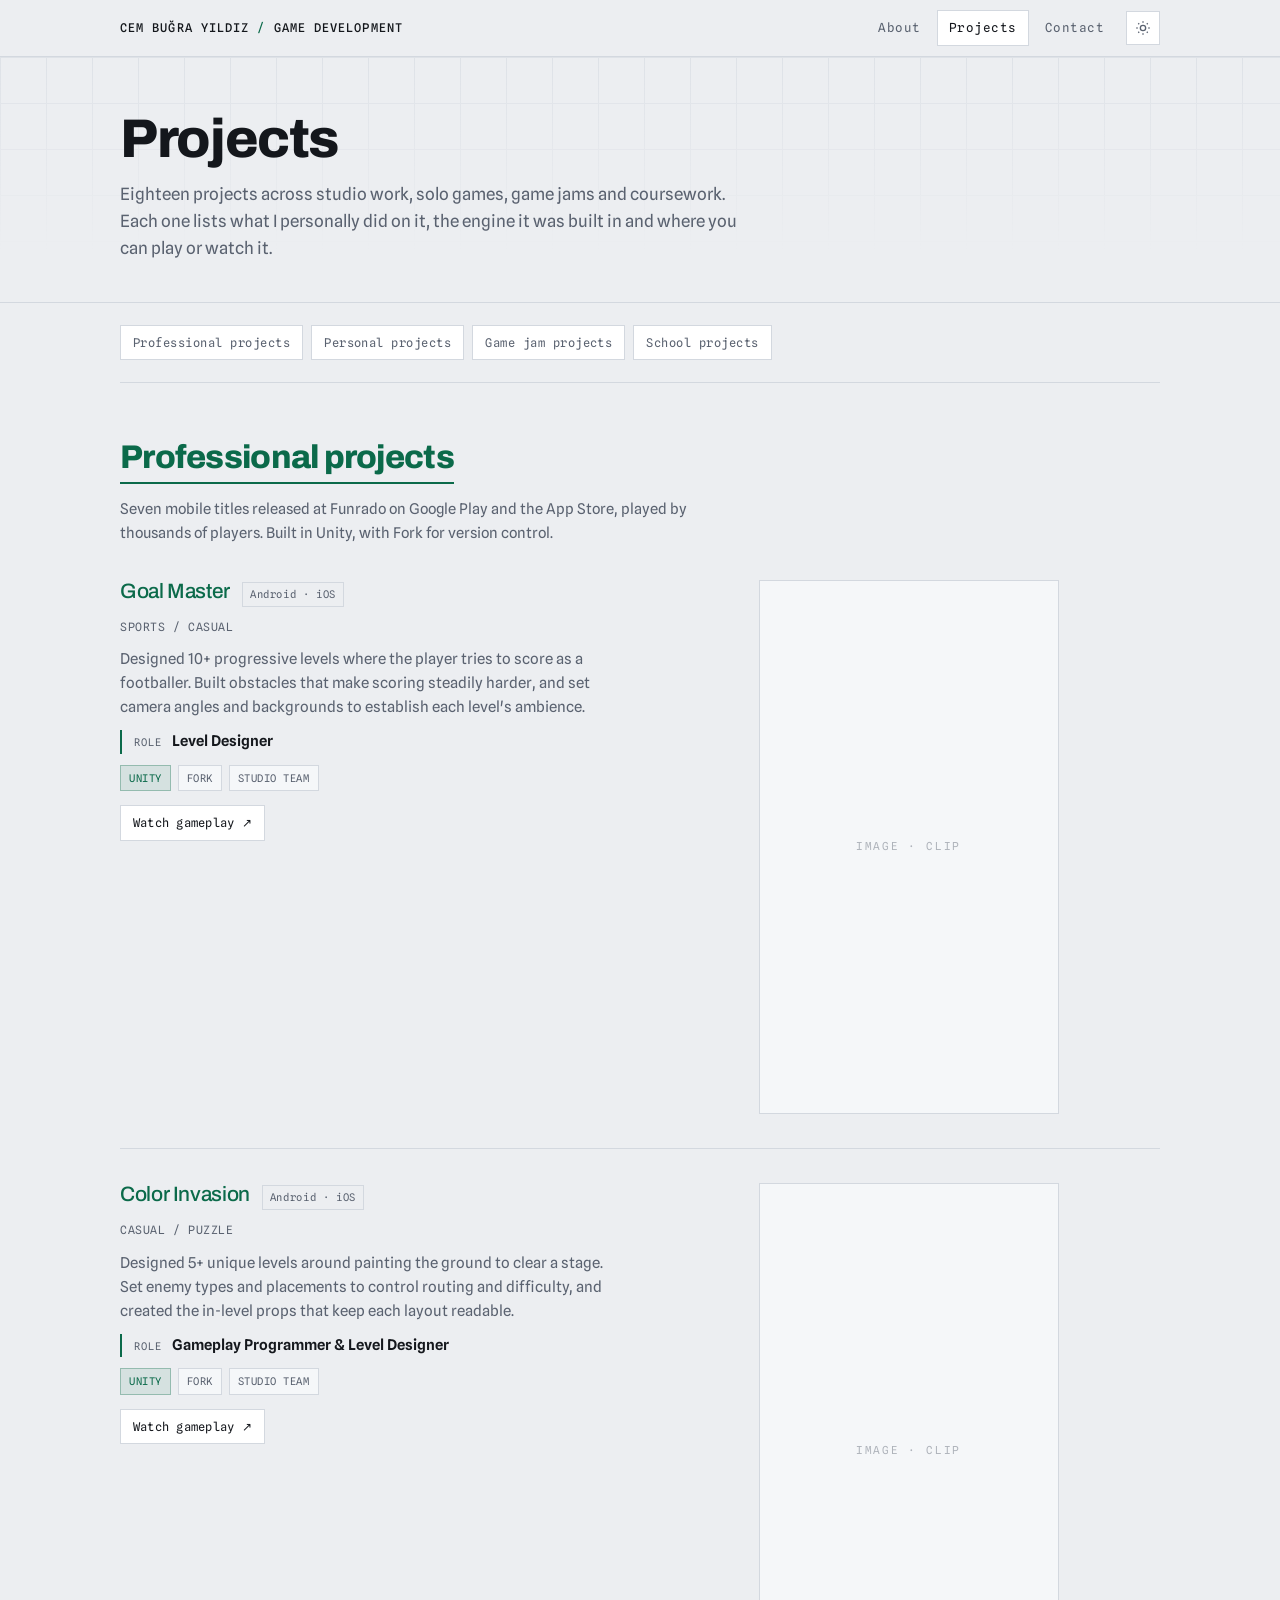
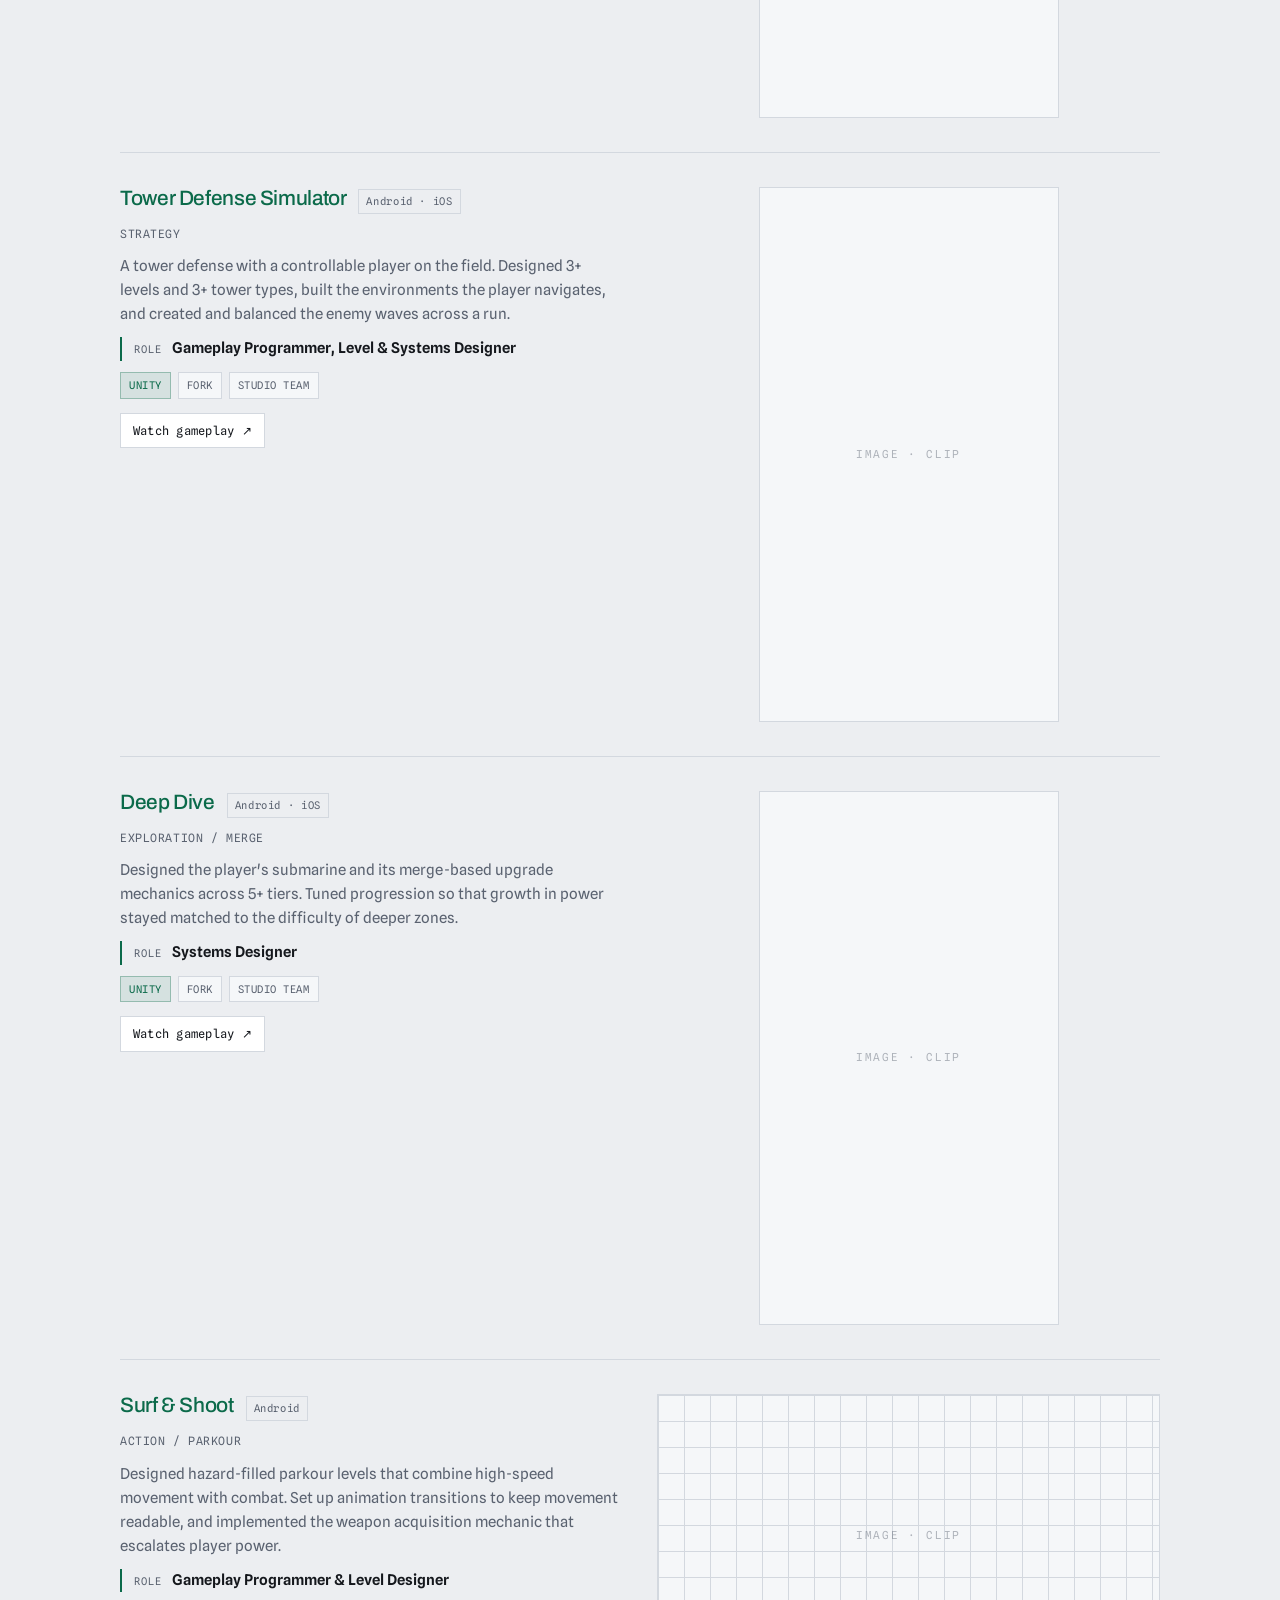
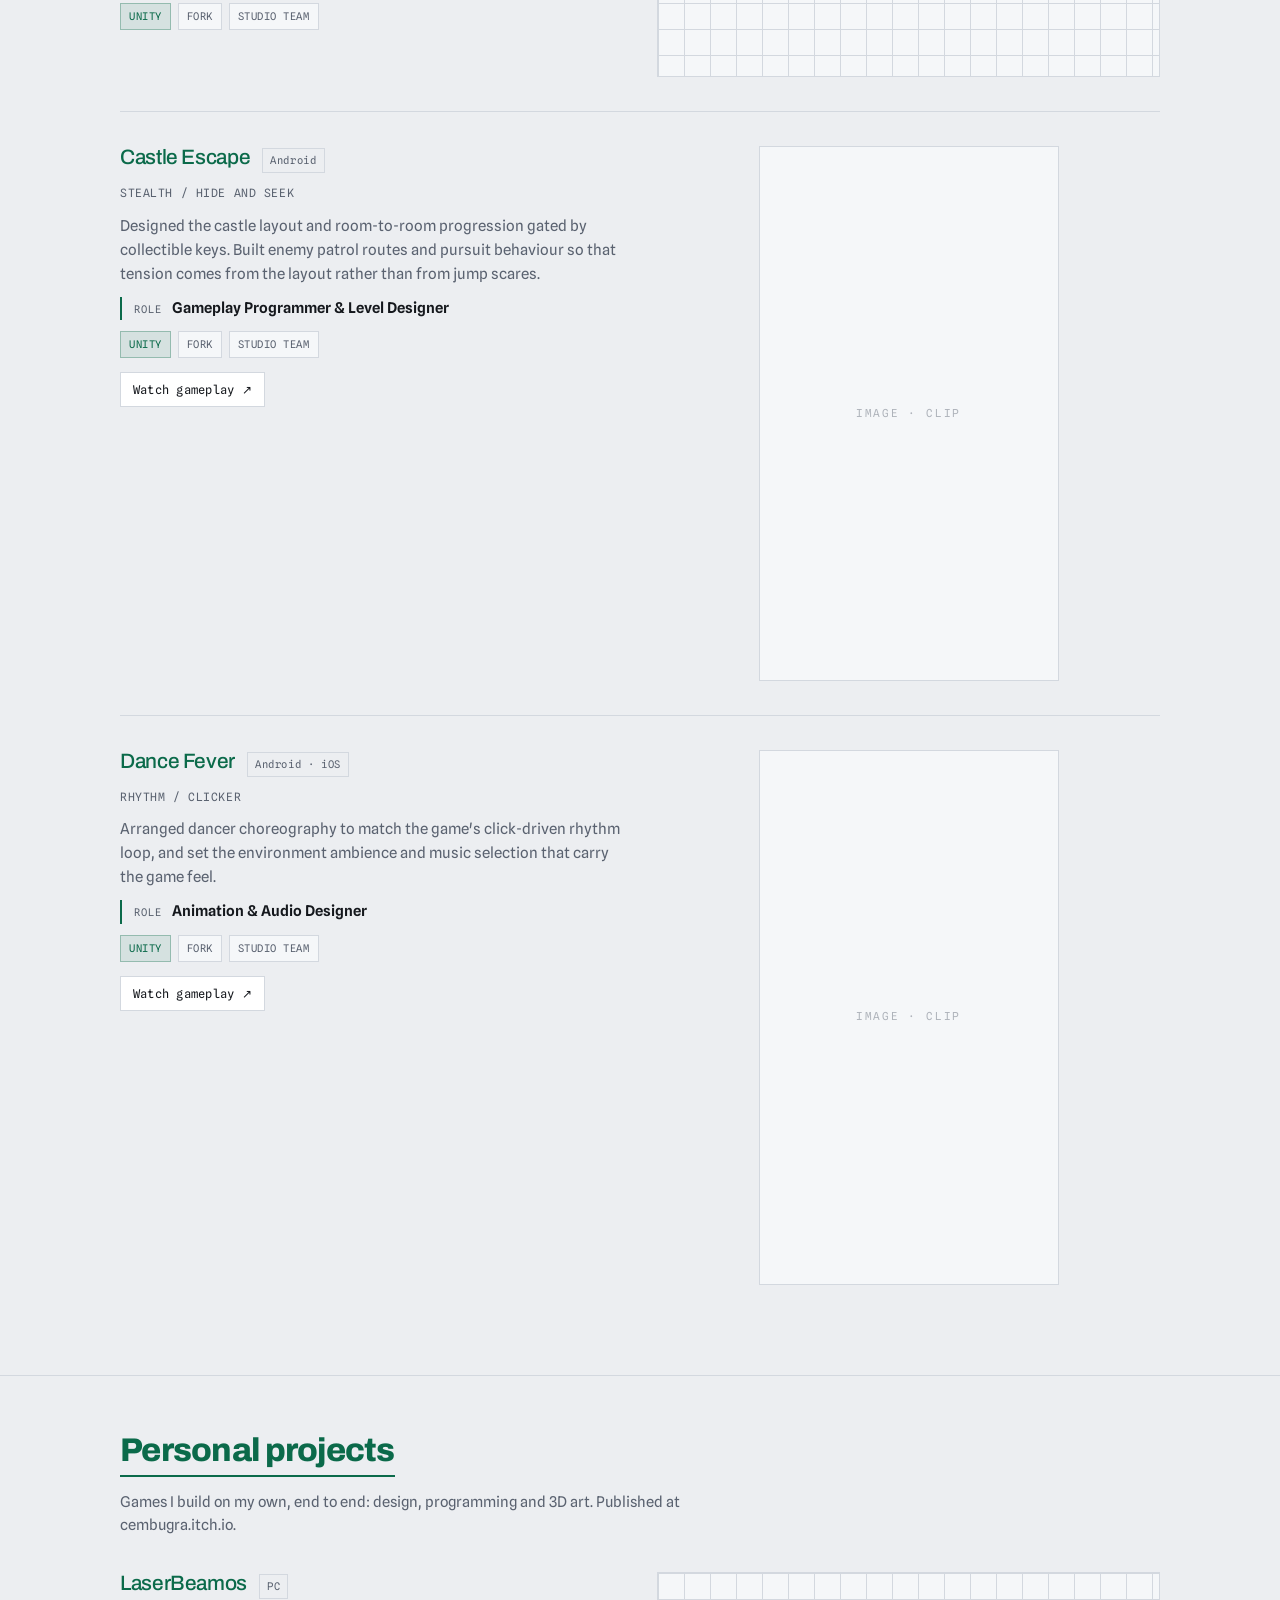
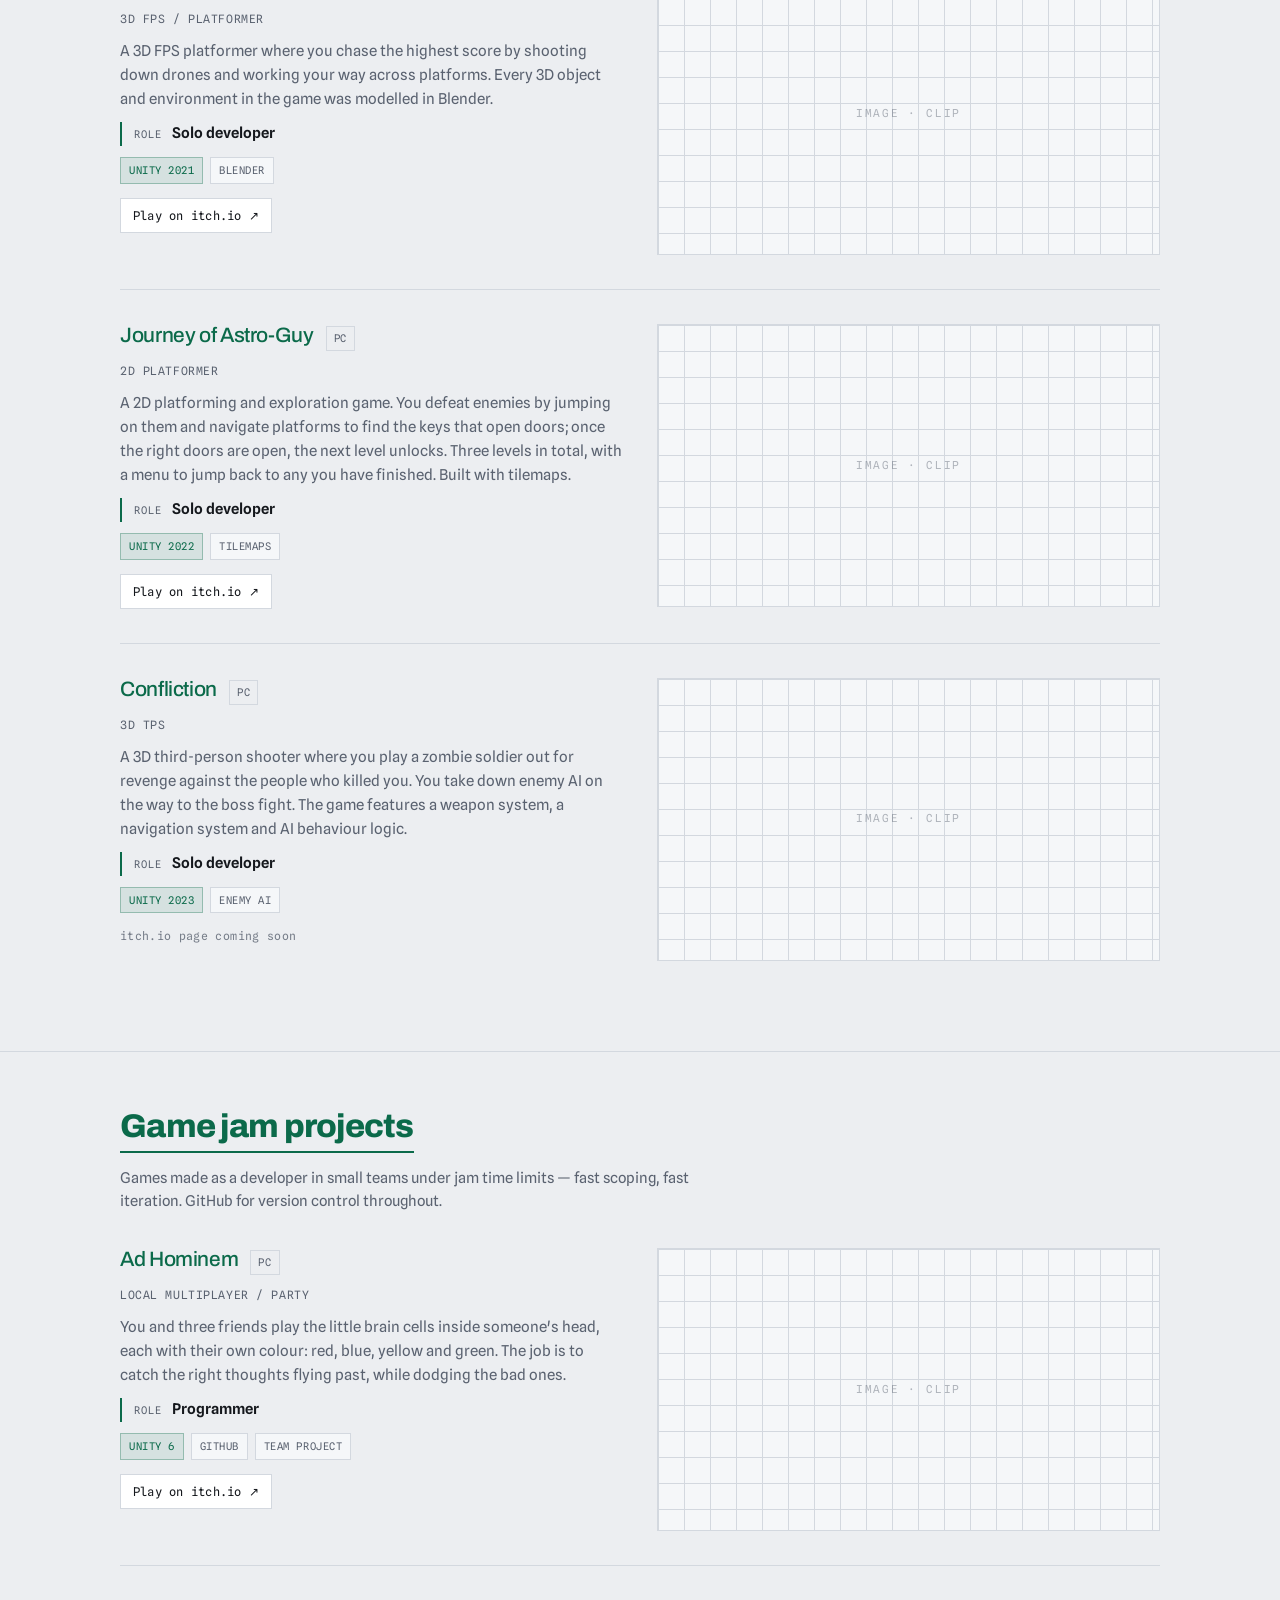
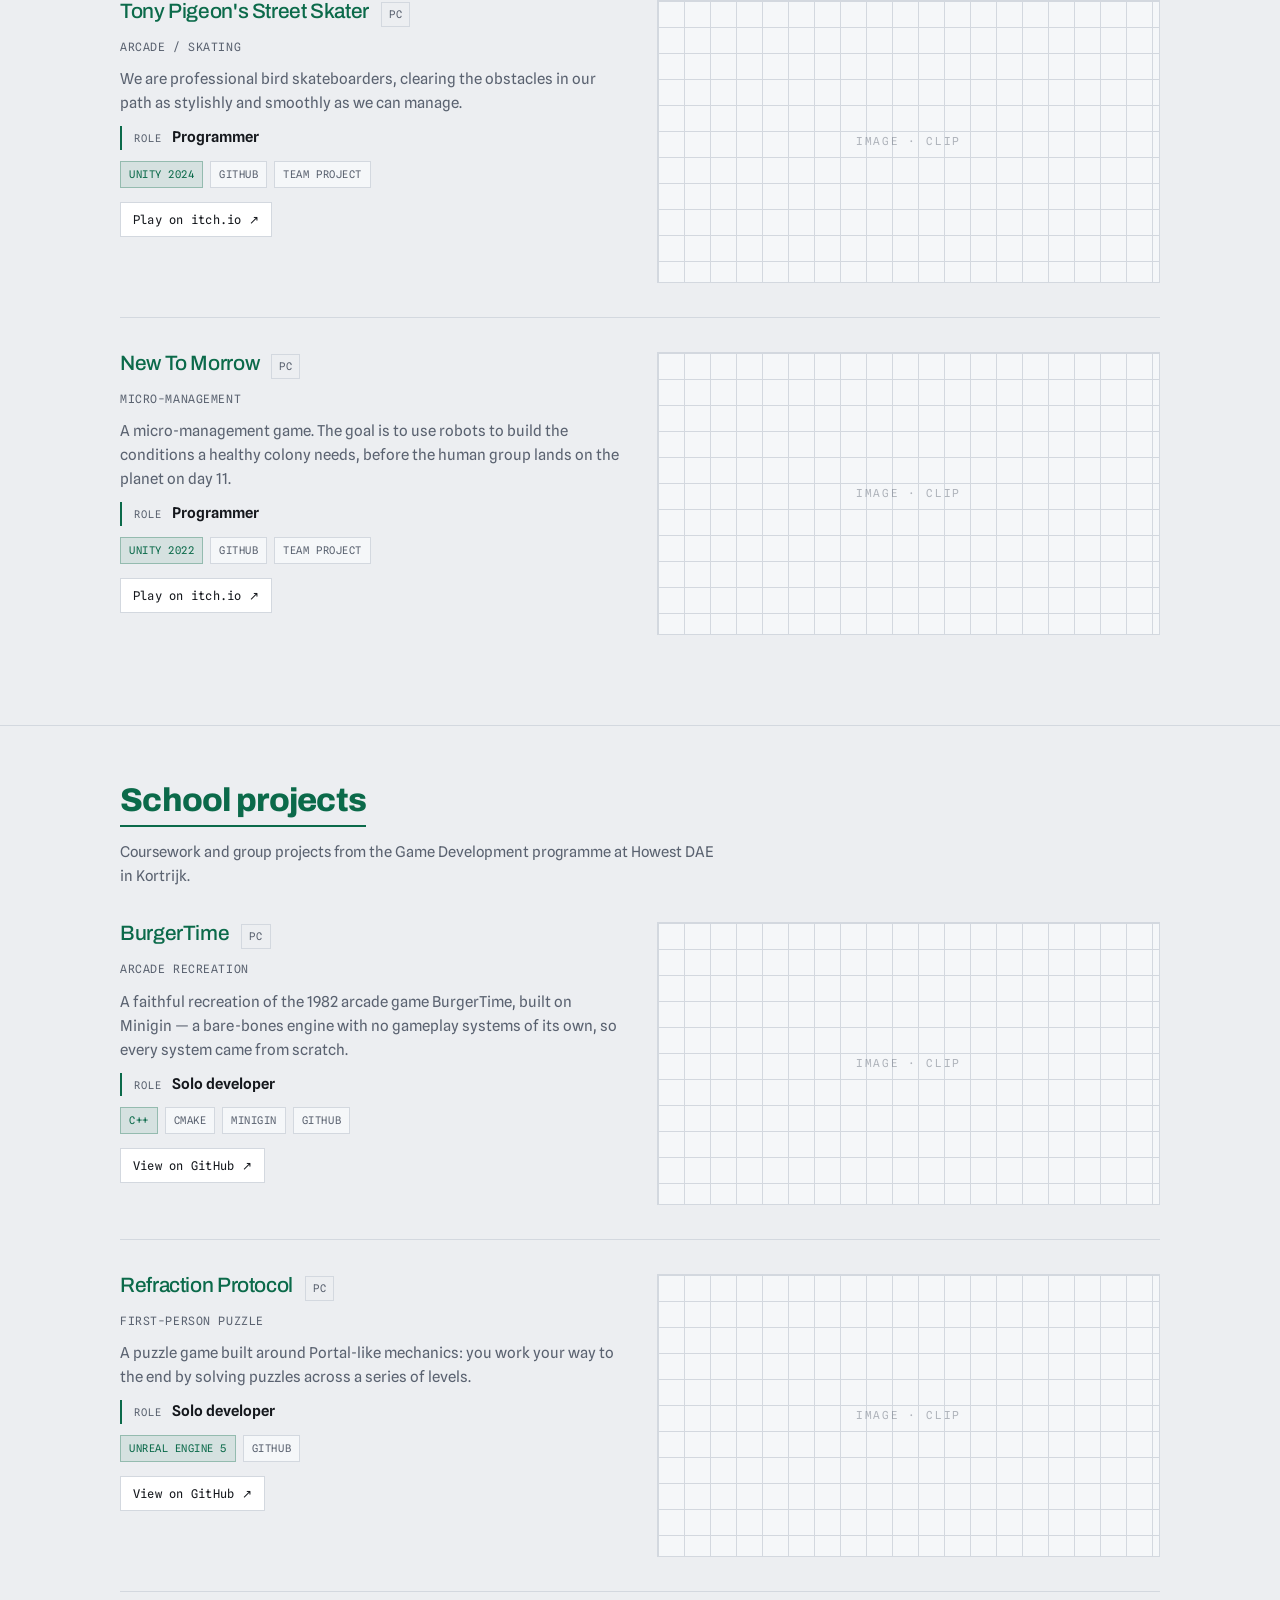
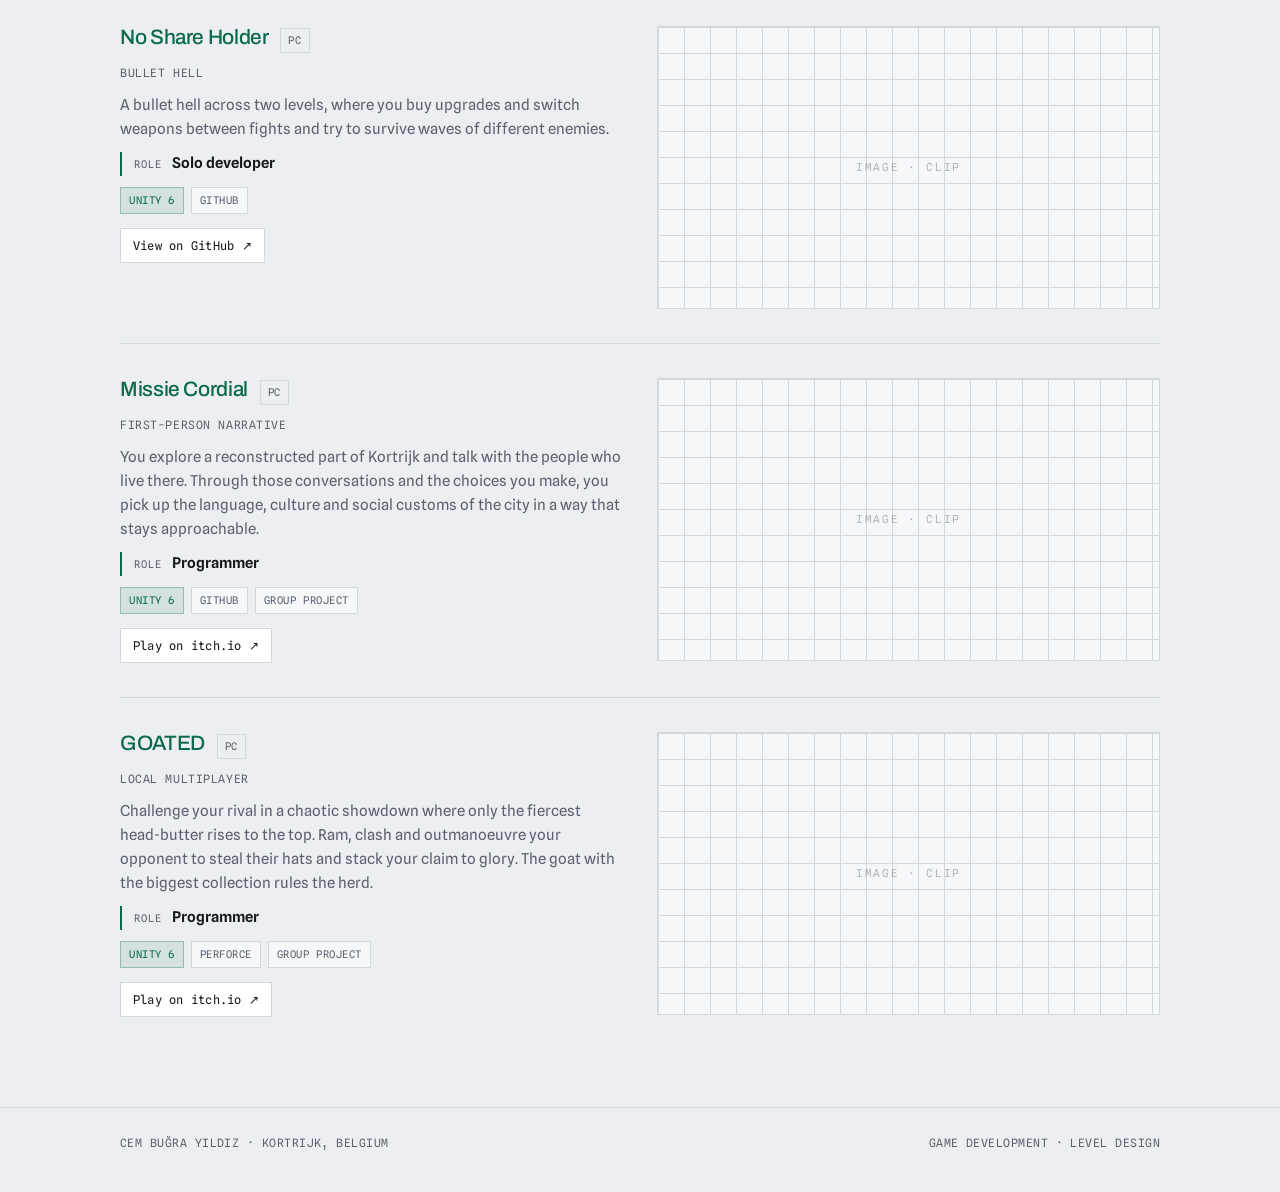
==== commit c08d72c1: "Add files via upload" ====
--- a/projects.html
+++ b/projects.html
@@ -12,7 +12,7 @@
 </head>
 <body>
 <nav class="nav"><div class="wrap nav-in"><a class="nav-mark" href="index.html">CEM BUĞRA YILDIZ <b>/</b> GAME DEVELOPMENT</a><div class="nav-links"><a class="nav-link" href="index.html">About</a><a class="nav-link on" href="projects.html">Projects</a><a class="nav-link" href="contact.html">Contact</a><button class="themer" type="button" aria-label="Switch colour theme"><svg class="sun" viewBox="0 0 24 24" fill="none" stroke="currentColor" stroke-width="2"><circle cx="12" cy="12" r="4"/><path d="M12 2v2M12 20v2M4.9 4.9l1.4 1.4M17.7 17.7l1.4 1.4M2 12h2M20 12h2M4.9 19.1l1.4-1.4M17.7 6.3l1.4-1.4"/></svg><svg class="moon" viewBox="0 0 24 24" fill="none" stroke="currentColor" stroke-width="2"><path d="M21 12.8A9 9 0 1 1 11.2 3a7 7 0 0 0 9.8 9.8z"/></svg></button></div></div></nav>
-<div class="page is-active"><header class="gridbg"><div class="wrap phead"><h1>Projects</h1><p>Eighteen projects across studio work, solo games, game jams and coursework. Each one lists what I personally did on it, the engine it was built in and where you can play or watch it.</p></div></header><div class="wrap"><div class="jump"><a href="#professional">Professional projects</a><a href="#personal">Personal projects</a><a href="#jams">Game jam projects</a><a href="#school">School projects</a></div></div><main><section id="professional"><div class="wrap"><div class="sec-head"><h2>Professional projects</h2><p class="sec-note">Seven mobile titles released at Funrado on Google Play and the App Store, played by thousands of players. Built in Unity, with Fork for version control.</p></div><article class="proj"><div class="proj-text"><div class="proj-head"><h3><a href="https://youtu.be/RRbaoextvzc" target="_blank" rel="noopener">Goal Master</a></h3><span class="plat">Android · iOS</span></div><div class="genre">Sports / Casual</div><p>Designed 10+ progressive levels where the player tries to score as a footballer. Built obstacles that make scoring steadily harder, and set camera angles and backgrounds to establish each level's ambience.</p><div class="role-line"><span class="k">Role</span><span class="v">Level Designer</span></div><div class="meta"><span class="chip engine">Unity</span><span class="chip">Fork</span><span class="chip">Studio team</span></div><div class="proj-links"><a class="btn btn-sm" href="https://youtu.be/RRbaoextvzc" target="_blank" rel="noopener">Watch gameplay &#8599;</a></div></div><div class="proj-media is-paused portrait" data-clip style="aspect-ratio:404/720"><span class="ph">Image · Clip</span><video muted loop playsinline preload="metadata" src="videos/goal-master.mp4" aria-label="Goal Master gameplay clip"></video><button class="clip-ui" type="button" aria-label="Pause or resume the Goal Master clip"><span class="glyph"><span class="ic-play"></span><span class="ic-pause"></span></span></button></div></article><article class="proj"><div class="proj-text"><div class="proj-head"><h3><a href="https://youtu.be/FBqO256Bu5w" target="_blank" rel="noopener">Color Invasion</a></h3><span class="plat">Android · iOS</span></div><div class="genre">Casual / Puzzle</div><p>Designed 5+ unique levels around painting the ground to clear a stage. Set enemy types and placements to control routing and difficulty, and created the in-level props that keep each layout readable.</p><div class="role-line"><span class="k">Role</span><span class="v">Gameplay Programmer &amp; Level Designer</span></div><div class="meta"><span class="chip engine">Unity</span><span class="chip">Fork</span><span class="chip">Studio team</span></div><div class="proj-links"><a class="btn btn-sm" href="https://youtu.be/FBqO256Bu5w" target="_blank" rel="noopener">Watch gameplay &#8599;</a></div></div><div class="proj-media is-paused portrait" data-clip style="aspect-ratio:404/720"><span class="ph">Image · Clip</span><video muted loop playsinline preload="metadata" src="videos/color-invasion.mp4" aria-label="Color Invasion gameplay clip"></video><button class="clip-ui" type="button" aria-label="Pause or resume the Color Invasion clip"><span class="glyph"><span class="ic-play"></span><span class="ic-pause"></span></span></button></div></article><article class="proj"><div class="proj-text"><div class="proj-head"><h3><a href="https://youtu.be/MeSugsAXxDk" target="_blank" rel="noopener">Tower Defense Simulator</a></h3><span class="plat">Android · iOS</span></div><div class="genre">Strategy</div><p>A tower defense with a controllable player on the field. Designed 3+ levels and 3+ tower types, built the environments the player navigates, and created and balanced the enemy waves across a run.</p><div class="role-line"><span class="k">Role</span><span class="v">Gameplay Programmer, Level &amp; Systems Designer</span></div><div class="meta"><span class="chip engine">Unity</span><span class="chip">Fork</span><span class="chip">Studio team</span></div><div class="proj-links"><a class="btn btn-sm" href="https://youtu.be/MeSugsAXxDk" target="_blank" rel="noopener">Watch gameplay &#8599;</a></div></div><div class="proj-media is-paused portrait" data-clip style="aspect-ratio:404/720"><span class="ph">Image · Clip</span><video muted loop playsinline preload="metadata" src="videos/tower-defense-simulator.mp4" aria-label="Tower Defense Simulator gameplay clip"></video><button class="clip-ui" type="button" aria-label="Pause or resume the Tower Defense Simulator clip"><span class="glyph"><span class="ic-play"></span><span class="ic-pause"></span></span></button></div></article><article class="proj"><div class="proj-text"><div class="proj-head"><h3><a href="https://youtu.be/DkBR84_H1lg" target="_blank" rel="noopener">Deep Dive</a></h3><span class="plat">Android · iOS</span></div><div class="genre">Exploration / Merge</div><p>Designed the player's submarine and its merge-based upgrade mechanics across 5+ tiers. Tuned progression so that growth in power stayed matched to the difficulty of deeper zones.</p><div class="role-line"><span class="k">Role</span><span class="v">Systems Designer</span></div><div class="meta"><span class="chip engine">Unity</span><span class="chip">Fork</span><span class="chip">Studio team</span></div><div class="proj-links"><a class="btn btn-sm" href="https://youtu.be/DkBR84_H1lg" target="_blank" rel="noopener">Watch gameplay &#8599;</a></div></div><div class="proj-media is-paused portrait" data-clip style="aspect-ratio:404/720"><span class="ph">Image · Clip</span><video muted loop playsinline preload="metadata" src="videos/deep-dive.mp4" aria-label="Deep Dive gameplay clip"></video><button class="clip-ui" type="button" aria-label="Pause or resume the Deep Dive clip"><span class="glyph"><span class="ic-play"></span><span class="ic-pause"></span></span></button></div></article><article class="proj"><div class="proj-text"><div class="proj-head"><h3>Surf &amp; Shoot</h3><span class="plat">Android</span></div><div class="genre">Action / Parkour</div><p>Designed hazard-filled parkour levels that combine high-speed movement with combat. Set up animation transitions to keep movement readable, and implemented the weapon acquisition mechanic that escalates player power.</p><div class="role-line"><span class="k">Role</span><span class="v">Gameplay Programmer &amp; Level Designer</span></div><div class="meta"><span class="chip engine">Unity</span><span class="chip">Fork</span><span class="chip">Studio team</span></div><div class="proj-links"></div></div><div class="proj-media"><span class="ph">Image · Clip</span></div></article><article class="proj"><div class="proj-text"><div class="proj-head"><h3><a href="https://youtu.be/_VkfU6dRfOo" target="_blank" rel="noopener">Castle Escape</a></h3><span class="plat">Android</span></div><div class="genre">Stealth / Hide and Seek</div><p>Designed the castle layout and room-to-room progression gated by collectible keys. Built enemy patrol routes and pursuit behaviour so that tension comes from the layout rather than from jump scares.</p><div class="role-line"><span class="k">Role</span><span class="v">Gameplay Programmer &amp; Level Designer</span></div><div class="meta"><span class="chip engine">Unity</span><span class="chip">Fork</span><span class="chip">Studio team</span></div><div class="proj-links"><a class="btn btn-sm" href="https://youtu.be/_VkfU6dRfOo" target="_blank" rel="noopener">Watch gameplay &#8599;</a></div></div><div class="proj-media is-paused portrait" data-clip style="aspect-ratio:404/720"><span class="ph">Image · Clip</span><video muted loop playsinline preload="metadata" src="videos/castle-escape.mp4" aria-label="Castle Escape gameplay clip"></video><button class="clip-ui" type="button" aria-label="Pause or resume the Castle Escape clip"><span class="glyph"><span class="ic-play"></span><span class="ic-pause"></span></span></button></div></article><article class="proj"><div class="proj-text"><div class="proj-head"><h3><a href="https://youtu.be/Z0olkvZNVis" target="_blank" rel="noopener">Dance Fever</a></h3><span class="plat">Android · iOS</span></div><div class="genre">Rhythm / Clicker</div><p>Arranged dancer choreography to match the game's click-driven rhythm loop, and set the environment ambience and music selection that carry the game feel.</p><div class="role-line"><span class="k">Role</span><span class="v">Animation &amp; Audio Designer</span></div><div class="meta"><span class="chip engine">Unity</span><span class="chip">Fork</span><span class="chip">Studio team</span></div><div class="proj-links"><a class="btn btn-sm" href="https://youtu.be/Z0olkvZNVis" target="_blank" rel="noopener">Watch gameplay &#8599;</a></div></div><div class="proj-media is-paused portrait" data-clip style="aspect-ratio:404/720"><span class="ph">Image · Clip</span><video muted loop playsinline preload="metadata" src="videos/dance-fever.mp4" aria-label="Dance Fever gameplay clip"></video><button class="clip-ui" type="button" aria-label="Pause or resume the Dance Fever clip"><span class="glyph"><span class="ic-play"></span><span class="ic-pause"></span></span></button></div></article></div></section><section id="personal"><div class="wrap"><div class="sec-head"><h2>Personal projects</h2><p class="sec-note">Games I build on my own, end to end: design, programming and 3D art. Published at cembugra.itch.io.</p></div><article class="proj"><div class="proj-text"><div class="proj-head"><h3><a href="https://cembugra.itch.io/laserbeamos" target="_blank" rel="noopener">LaserBeamos</a></h3><span class="plat">PC</span></div><div class="genre">3D FPS / Platformer</div><p>A 3D FPS platformer where you chase the highest score by shooting down drones and working your way across platforms. Every 3D object and environment in the game was modelled in Blender.</p><div class="role-line"><span class="k">Role</span><span class="v">Solo developer</span></div><div class="meta"><span class="chip engine">Unity 2021</span><span class="chip">Blender</span></div><div class="proj-links"><a class="btn btn-sm" href="https://cembugra.itch.io/laserbeamos" target="_blank" rel="noopener">Play on itch.io &#8599;</a></div></div><div class="proj-media"><span class="ph">Image · Clip</span></div></article><article class="proj"><div class="proj-text"><div class="proj-head"><h3><a href="https://cembugra.itch.io/journey-of-astro-guy" target="_blank" rel="noopener">Journey of Astro-Guy</a></h3><span class="plat">PC</span></div><div class="genre">2D Platformer</div><p>A 2D platforming and exploration game. You defeat enemies by jumping on them and navigate platforms to find the keys that open doors; once the right doors are open, the next level unlocks. Three levels in total, with a menu to jump back to any you have finished. Built with tilemaps.</p><div class="role-line"><span class="k">Role</span><span class="v">Solo developer</span></div><div class="meta"><span class="chip engine">Unity 2022</span><span class="chip">Tilemaps</span></div><div class="proj-links"><a class="btn btn-sm" href="https://cembugra.itch.io/journey-of-astro-guy" target="_blank" rel="noopener">Play on itch.io &#8599;</a></div></div><div class="proj-media"><span class="ph">Image · Clip</span></div></article><article class="proj"><div class="proj-text"><div class="proj-head"><h3>Confliction</h3><span class="plat">PC</span></div><div class="genre">3D TPS</div><p>A 3D third-person shooter where you play a zombie soldier out for revenge against the people who killed you. You take down enemy AI on the way to the boss fight. The game features a weapon system, a navigation system and AI behaviour logic.</p><div class="role-line"><span class="k">Role</span><span class="v">Solo developer</span></div><div class="meta"><span class="chip engine">Unity 2023</span><span class="chip">Enemy AI</span></div><div class="proj-links"><span class="pending">itch.io page coming soon</span></div></div><div class="proj-media"><span class="ph">Image · Clip</span></div></article></div></section><section id="jams"><div class="wrap"><div class="sec-head"><h2>Game jam projects</h2><p class="sec-note">Games made as a developer in small teams under jam time limits — fast scoping, fast iteration. GitHub for version control throughout.</p></div><article class="proj"><div class="proj-text"><div class="proj-head"><h3><a href="https://uxioma.itch.io/ad-hominem" target="_blank" rel="noopener">Ad Hominem</a></h3><span class="plat">PC</span></div><div class="genre">Local multiplayer / Party</div><p>You and three friends play the little brain cells inside someone's head, each with their own colour: red, blue, yellow and green. The job is to catch the right thoughts flying past, while dodging the bad ones.</p><div class="role-line"><span class="k">Role</span><span class="v">Programmer</span></div><div class="meta"><span class="chip engine">Unity 6</span><span class="chip">GitHub</span><span class="chip">Team project</span></div><div class="proj-links"><a class="btn btn-sm" href="https://uxioma.itch.io/ad-hominem" target="_blank" rel="noopener">Play on itch.io &#8599;</a></div></div><div class="proj-media"><span class="ph">Image · Clip</span></div></article><article class="proj"><div class="proj-text"><div class="proj-head"><h3><a href="https://kayahx.itch.io/kikkerwertjes" target="_blank" rel="noopener">Tony Pigeon's Street Skater</a></h3><span class="plat">PC</span></div><div class="genre">Arcade / Skating</div><p>We are professional bird skateboarders, clearing the obstacles in our path as stylishly and smoothly as we can manage.</p><div class="role-line"><span class="k">Role</span><span class="v">Programmer</span></div><div class="meta"><span class="chip engine">Unity 2024</span><span class="chip">GitHub</span><span class="chip">Team project</span></div><div class="proj-links"><a class="btn btn-sm" href="https://kayahx.itch.io/kikkerwertjes" target="_blank" rel="noopener">Play on itch.io &#8599;</a></div></div><div class="proj-media"><span class="ph">Image · Clip</span></div></article><article class="proj"><div class="proj-text"><div class="proj-head"><h3><a href="https://adadadadadarts.itch.io/new-tomorrow" target="_blank" rel="noopener">New To Morrow</a></h3><span class="plat">PC</span></div><div class="genre">Micro-management</div><p>A micro-management game. The goal is to use robots to build the conditions a healthy colony needs, before the human group lands on the planet on day 11.</p><div class="role-line"><span class="k">Role</span><span class="v">Programmer</span></div><div class="meta"><span class="chip engine">Unity 2022</span><span class="chip">GitHub</span><span class="chip">Team project</span></div><div class="proj-links"><a class="btn btn-sm" href="https://adadadadadarts.itch.io/new-tomorrow" target="_blank" rel="noopener">Play on itch.io &#8599;</a></div></div><div class="proj-media"><span class="ph">Image · Clip</span></div></article></div></section><section id="school"><div class="wrap"><div class="sec-head"><h2>School projects</h2><p class="sec-note">Coursework and group projects from the Game Development programme at Howest DAE in Kortrijk.</p></div><article class="proj"><div class="proj-text"><div class="proj-head"><h3><a href="https://github.com/CemBugraYildiz/BurgerTimeGame" target="_blank" rel="noopener">BurgerTime</a></h3><span class="plat">PC</span></div><div class="genre">Arcade recreation</div><p>A faithful recreation of the 1982 arcade game BurgerTime, built on Minigin — a bare-bones engine with no gameplay systems of its own, so every system came from scratch.</p><div class="role-line"><span class="k">Role</span><span class="v">Solo developer</span></div><div class="meta"><span class="chip engine">C++</span><span class="chip">CMake</span><span class="chip">Minigin</span><span class="chip">GitHub</span></div><div class="proj-links"><a class="btn btn-sm" href="https://github.com/CemBugraYildiz/BurgerTimeGame" target="_blank" rel="noopener">View on GitHub &#8599;</a></div></div><div class="proj-media"><span class="ph">Image · Clip</span></div></article><article class="proj"><div class="proj-text"><div class="proj-head"><h3><a href="https://github.com/CemBugraYildiz/Refraction-Protocol-Unreal-Project" target="_blank" rel="noopener">Refraction Protocol</a></h3><span class="plat">PC</span></div><div class="genre">First-person puzzle</div><p>A puzzle game built around Portal-like mechanics: you work your way to the end by solving puzzles across a series of levels.</p><div class="role-line"><span class="k">Role</span><span class="v">Solo developer</span></div><div class="meta"><span class="chip engine">Unreal Engine 5</span><span class="chip">GitHub</span></div><div class="proj-links"><a class="btn btn-sm" href="https://github.com/CemBugraYildiz/Refraction-Protocol-Unreal-Project" target="_blank" rel="noopener">View on GitHub &#8599;</a></div></div><div class="proj-media"><span class="ph">Image · Clip</span></div></article><article class="proj"><div class="proj-text"><div class="proj-head"><h3><a href="https://github.com/CemBugraYildiz/No-Share-Holder-Unity-project" target="_blank" rel="noopener">No Share Holder</a></h3><span class="plat">PC</span></div><div class="genre">Bullet hell</div><p>A bullet hell across two levels, where you buy upgrades and switch weapons between fights and try to survive waves of different enemies.</p><div class="role-line"><span class="k">Role</span><span class="v">Solo developer</span></div><div class="meta"><span class="chip engine">Unity 6</span><span class="chip">GitHub</span></div><div class="proj-links"><a class="btn btn-sm" href="https://github.com/CemBugraYildiz/No-Share-Holder-Unity-project" target="_blank" rel="noopener">View on GitHub &#8599;</a></div></div><div class="proj-media"><span class="ph">Image · Clip</span></div></article><article class="proj"><div class="proj-text"><div class="proj-head"><h3><a href="https://majidyasari.itch.io/missie-cordial" target="_blank" rel="noopener">Missie Cordial</a></h3><span class="plat">PC</span></div><div class="genre">First-person narrative</div><p>You explore a reconstructed part of Kortrijk and talk with the people who live there. Through those conversations and the choices you make, you pick up the language, culture and social customs of the city in a way that stays approachable.</p><div class="role-line"><span class="k">Role</span><span class="v">Programmer</span></div><div class="meta"><span class="chip engine">Unity 6</span><span class="chip">GitHub</span><span class="chip">Group project</span></div><div class="proj-links"><a class="btn btn-sm" href="https://majidyasari.itch.io/missie-cordial" target="_blank" rel="noopener">Play on itch.io &#8599;</a></div></div><div class="proj-media"><span class="ph">Image · Clip</span></div></article><article class="proj"><div class="proj-text"><div class="proj-head"><h3><a href="https://darkbluesnowfox.itch.io/goated" target="_blank" rel="noopener">GOATED</a></h3><span class="plat">PC</span></div><div class="genre">Local multiplayer</div><p>Challenge your rival in a chaotic showdown where only the fiercest head-butter rises to the top. Ram, clash and outmanoeuvre your opponent to steal their hats and stack your claim to glory. The goat with the biggest collection rules the herd.</p><div class="role-line"><span class="k">Role</span><span class="v">Programmer</span></div><div class="meta"><span class="chip engine">Unity 6</span><span class="chip">Perforce</span><span class="chip">Group project</span></div><div class="proj-links"><a class="btn btn-sm" href="https://darkbluesnowfox.itch.io/goated" target="_blank" rel="noopener">Play on itch.io &#8599;</a></div></div><div class="proj-media"><span class="ph">Image · Clip</span></div></article></div></section></main></div>
+<div class="page is-active"><header class="gridbg"><div class="wrap phead"><h1>Projects</h1><p>Eighteen projects across studio work, solo games, game jams and coursework. Each one lists what I personally did on it, the engine it was built in and where you can play or watch it.</p></div></header><div class="wrap"><div class="jump"><a href="#professional">Professional projects</a><a href="#personal">Personal projects</a><a href="#jams">Game jam projects</a><a href="#school">School projects</a></div></div><main><section id="professional"><div class="wrap"><div class="sec-head"><h2>Professional projects</h2><p class="sec-note">Seven mobile titles released at Funrado on Google Play and the App Store, played by thousands of players. Built in Unity, with Fork for version control.</p></div><article class="proj"><div class="proj-text"><div class="proj-head"><h3><a href="https://youtu.be/RRbaoextvzc" target="_blank" rel="noopener">Goal Master</a></h3><span class="plat">Android · iOS</span></div><div class="genre">Sports / Casual</div><p>Designed 10+ progressive levels where the player tries to score as a footballer. Built obstacles that make scoring steadily harder, and set camera angles and backgrounds to establish each level's ambience.</p><div class="role-line"><span class="k">Role</span><span class="v">Level Designer</span></div><div class="meta"><span class="chip engine">Unity</span><span class="chip">Fork</span><span class="chip">Studio team</span></div><div class="proj-links"><a class="btn btn-sm" href="https://youtu.be/RRbaoextvzc" target="_blank" rel="noopener">Watch gameplay &#8599;</a></div></div><div class="proj-media is-paused portrait" data-clip style="aspect-ratio:404/720"><span class="ph">Image · Clip</span><video muted loop playsinline preload="metadata" aria-label="Goal Master gameplay clip"><source src="videos/goal-master.mp4" type="video/mp4"><source src="goal-master.mp4" type="video/mp4"></video><button class="clip-ui" type="button" aria-label="Pause or resume the Goal Master clip"><span class="glyph"><span class="ic-play"></span><span class="ic-pause"></span></span></button></div></article><article class="proj"><div class="proj-text"><div class="proj-head"><h3><a href="https://youtu.be/FBqO256Bu5w" target="_blank" rel="noopener">Color Invasion</a></h3><span class="plat">Android · iOS</span></div><div class="genre">Casual / Puzzle</div><p>Designed 5+ unique levels around painting the ground to clear a stage. Set enemy types and placements to control routing and difficulty, and created the in-level props that keep each layout readable.</p><div class="role-line"><span class="k">Role</span><span class="v">Gameplay Programmer &amp; Level Designer</span></div><div class="meta"><span class="chip engine">Unity</span><span class="chip">Fork</span><span class="chip">Studio team</span></div><div class="proj-links"><a class="btn btn-sm" href="https://youtu.be/FBqO256Bu5w" target="_blank" rel="noopener">Watch gameplay &#8599;</a></div></div><div class="proj-media is-paused portrait" data-clip style="aspect-ratio:404/720"><span class="ph">Image · Clip</span><video muted loop playsinline preload="metadata" aria-label="Color Invasion gameplay clip"><source src="videos/color-invasion.mp4" type="video/mp4"><source src="color-invasion.mp4" type="video/mp4"></video><button class="clip-ui" type="button" aria-label="Pause or resume the Color Invasion clip"><span class="glyph"><span class="ic-play"></span><span class="ic-pause"></span></span></button></div></article><article class="proj"><div class="proj-text"><div class="proj-head"><h3><a href="https://youtu.be/MeSugsAXxDk" target="_blank" rel="noopener">Tower Defense Simulator</a></h3><span class="plat">Android · iOS</span></div><div class="genre">Strategy</div><p>A tower defense with a controllable player on the field. Designed 3+ levels and 3+ tower types, built the environments the player navigates, and created and balanced the enemy waves across a run.</p><div class="role-line"><span class="k">Role</span><span class="v">Gameplay Programmer, Level &amp; Systems Designer</span></div><div class="meta"><span class="chip engine">Unity</span><span class="chip">Fork</span><span class="chip">Studio team</span></div><div class="proj-links"><a class="btn btn-sm" href="https://youtu.be/MeSugsAXxDk" target="_blank" rel="noopener">Watch gameplay &#8599;</a></div></div><div class="proj-media is-paused portrait" data-clip style="aspect-ratio:404/720"><span class="ph">Image · Clip</span><video muted loop playsinline preload="metadata" aria-label="Tower Defense Simulator gameplay clip"><source src="videos/tower-defense-simulator.mp4" type="video/mp4"><source src="tower-defense-simulator.mp4" type="video/mp4"></video><button class="clip-ui" type="button" aria-label="Pause or resume the Tower Defense Simulator clip"><span class="glyph"><span class="ic-play"></span><span class="ic-pause"></span></span></button></div></article><article class="proj"><div class="proj-text"><div class="proj-head"><h3><a href="https://youtu.be/DkBR84_H1lg" target="_blank" rel="noopener">Deep Dive</a></h3><span class="plat">Android · iOS</span></div><div class="genre">Exploration / Merge</div><p>Designed the player's submarine and its merge-based upgrade mechanics across 5+ tiers. Tuned progression so that growth in power stayed matched to the difficulty of deeper zones.</p><div class="role-line"><span class="k">Role</span><span class="v">Systems Designer</span></div><div class="meta"><span class="chip engine">Unity</span><span class="chip">Fork</span><span class="chip">Studio team</span></div><div class="proj-links"><a class="btn btn-sm" href="https://youtu.be/DkBR84_H1lg" target="_blank" rel="noopener">Watch gameplay &#8599;</a></div></div><div class="proj-media is-paused portrait" data-clip style="aspect-ratio:404/720"><span class="ph">Image · Clip</span><video muted loop playsinline preload="metadata" aria-label="Deep Dive gameplay clip"><source src="videos/deep-dive.mp4" type="video/mp4"><source src="deep-dive.mp4" type="video/mp4"></video><button class="clip-ui" type="button" aria-label="Pause or resume the Deep Dive clip"><span class="glyph"><span class="ic-play"></span><span class="ic-pause"></span></span></button></div></article><article class="proj"><div class="proj-text"><div class="proj-head"><h3>Surf &amp; Shoot</h3><span class="plat">Android</span></div><div class="genre">Action / Parkour</div><p>Designed hazard-filled parkour levels that combine high-speed movement with combat. Set up animation transitions to keep movement readable, and implemented the weapon acquisition mechanic that escalates player power.</p><div class="role-line"><span class="k">Role</span><span class="v">Gameplay Programmer &amp; Level Designer</span></div><div class="meta"><span class="chip engine">Unity</span><span class="chip">Fork</span><span class="chip">Studio team</span></div><div class="proj-links"></div></div><div class="proj-media"><span class="ph">Image · Clip</span></div></article><article class="proj"><div class="proj-text"><div class="proj-head"><h3><a href="https://youtu.be/_VkfU6dRfOo" target="_blank" rel="noopener">Castle Escape</a></h3><span class="plat">Android</span></div><div class="genre">Stealth / Hide and Seek</div><p>Designed the castle layout and room-to-room progression gated by collectible keys. Built enemy patrol routes and pursuit behaviour so that tension comes from the layout rather than from jump scares.</p><div class="role-line"><span class="k">Role</span><span class="v">Gameplay Programmer &amp; Level Designer</span></div><div class="meta"><span class="chip engine">Unity</span><span class="chip">Fork</span><span class="chip">Studio team</span></div><div class="proj-links"><a class="btn btn-sm" href="https://youtu.be/_VkfU6dRfOo" target="_blank" rel="noopener">Watch gameplay &#8599;</a></div></div><div class="proj-media is-paused portrait" data-clip style="aspect-ratio:404/720"><span class="ph">Image · Clip</span><video muted loop playsinline preload="metadata" aria-label="Castle Escape gameplay clip"><source src="videos/castle-escape.mp4" type="video/mp4"><source src="castle-escape.mp4" type="video/mp4"></video><button class="clip-ui" type="button" aria-label="Pause or resume the Castle Escape clip"><span class="glyph"><span class="ic-play"></span><span class="ic-pause"></span></span></button></div></article><article class="proj"><div class="proj-text"><div class="proj-head"><h3><a href="https://youtu.be/Z0olkvZNVis" target="_blank" rel="noopener">Dance Fever</a></h3><span class="plat">Android · iOS</span></div><div class="genre">Rhythm / Clicker</div><p>Arranged dancer choreography to match the game's click-driven rhythm loop, and set the environment ambience and music selection that carry the game feel.</p><div class="role-line"><span class="k">Role</span><span class="v">Animation &amp; Audio Designer</span></div><div class="meta"><span class="chip engine">Unity</span><span class="chip">Fork</span><span class="chip">Studio team</span></div><div class="proj-links"><a class="btn btn-sm" href="https://youtu.be/Z0olkvZNVis" target="_blank" rel="noopener">Watch gameplay &#8599;</a></div></div><div class="proj-media is-paused portrait" data-clip style="aspect-ratio:404/720"><span class="ph">Image · Clip</span><video muted loop playsinline preload="metadata" aria-label="Dance Fever gameplay clip"><source src="videos/dance-fever.mp4" type="video/mp4"><source src="dance-fever.mp4" type="video/mp4"></video><button class="clip-ui" type="button" aria-label="Pause or resume the Dance Fever clip"><span class="glyph"><span class="ic-play"></span><span class="ic-pause"></span></span></button></div></article></div></section><section id="personal"><div class="wrap"><div class="sec-head"><h2>Personal projects</h2><p class="sec-note">Games I build on my own, end to end: design, programming and 3D art. Published at cembugra.itch.io.</p></div><article class="proj"><div class="proj-text"><div class="proj-head"><h3><a href="https://cembugra.itch.io/laserbeamos" target="_blank" rel="noopener">LaserBeamos</a></h3><span class="plat">PC</span></div><div class="genre">3D FPS / Platformer</div><p>A 3D FPS platformer where you chase the highest score by shooting down drones and working your way across platforms. Every 3D object and environment in the game was modelled in Blender.</p><div class="role-line"><span class="k">Role</span><span class="v">Solo developer</span></div><div class="meta"><span class="chip engine">Unity 2021</span><span class="chip">Blender</span></div><div class="proj-links"><a class="btn btn-sm" href="https://cembugra.itch.io/laserbeamos" target="_blank" rel="noopener">Play on itch.io &#8599;</a></div></div><div class="proj-media"><span class="ph">Image · Clip</span></div></article><article class="proj"><div class="proj-text"><div class="proj-head"><h3><a href="https://cembugra.itch.io/journey-of-astro-guy" target="_blank" rel="noopener">Journey of Astro-Guy</a></h3><span class="plat">PC</span></div><div class="genre">2D Platformer</div><p>A 2D platforming and exploration game. You defeat enemies by jumping on them and navigate platforms to find the keys that open doors; once the right doors are open, the next level unlocks. Three levels in total, with a menu to jump back to any you have finished. Built with tilemaps.</p><div class="role-line"><span class="k">Role</span><span class="v">Solo developer</span></div><div class="meta"><span class="chip engine">Unity 2022</span><span class="chip">Tilemaps</span></div><div class="proj-links"><a class="btn btn-sm" href="https://cembugra.itch.io/journey-of-astro-guy" target="_blank" rel="noopener">Play on itch.io &#8599;</a></div></div><div class="proj-media"><span class="ph">Image · Clip</span></div></article><article class="proj"><div class="proj-text"><div class="proj-head"><h3>Confliction</h3><span class="plat">PC</span></div><div class="genre">3D TPS</div><p>A 3D third-person shooter where you play a zombie soldier out for revenge against the people who killed you. You take down enemy AI on the way to the boss fight. The game features a weapon system, a navigation system and AI behaviour logic.</p><div class="role-line"><span class="k">Role</span><span class="v">Solo developer</span></div><div class="meta"><span class="chip engine">Unity 2023</span><span class="chip">Enemy AI</span></div><div class="proj-links"><span class="pending">itch.io page coming soon</span></div></div><div class="proj-media"><span class="ph">Image · Clip</span></div></article></div></section><section id="jams"><div class="wrap"><div class="sec-head"><h2>Game jam projects</h2><p class="sec-note">Games made as a developer in small teams under jam time limits — fast scoping, fast iteration. GitHub for version control throughout.</p></div><article class="proj"><div class="proj-text"><div class="proj-head"><h3><a href="https://uxioma.itch.io/ad-hominem" target="_blank" rel="noopener">Ad Hominem</a></h3><span class="plat">PC</span></div><div class="genre">Local multiplayer / Party</div><p>You and three friends play the little brain cells inside someone's head, each with their own colour: red, blue, yellow and green. The job is to catch the right thoughts flying past, while dodging the bad ones.</p><div class="role-line"><span class="k">Role</span><span class="v">Programmer</span></div><div class="meta"><span class="chip engine">Unity 6</span><span class="chip">GitHub</span><span class="chip">Team project</span></div><div class="proj-links"><a class="btn btn-sm" href="https://uxioma.itch.io/ad-hominem" target="_blank" rel="noopener">Play on itch.io &#8599;</a></div></div><div class="proj-media"><span class="ph">Image · Clip</span></div></article><article class="proj"><div class="proj-text"><div class="proj-head"><h3><a href="https://kayahx.itch.io/kikkerwertjes" target="_blank" rel="noopener">Tony Pigeon's Street Skater</a></h3><span class="plat">PC</span></div><div class="genre">Arcade / Skating</div><p>We are professional bird skateboarders, clearing the obstacles in our path as stylishly and smoothly as we can manage.</p><div class="role-line"><span class="k">Role</span><span class="v">Programmer</span></div><div class="meta"><span class="chip engine">Unity 2024</span><span class="chip">GitHub</span><span class="chip">Team project</span></div><div class="proj-links"><a class="btn btn-sm" href="https://kayahx.itch.io/kikkerwertjes" target="_blank" rel="noopener">Play on itch.io &#8599;</a></div></div><div class="proj-media"><span class="ph">Image · Clip</span></div></article><article class="proj"><div class="proj-text"><div class="proj-head"><h3><a href="https://adadadadadarts.itch.io/new-tomorrow" target="_blank" rel="noopener">New To Morrow</a></h3><span class="plat">PC</span></div><div class="genre">Micro-management</div><p>A micro-management game. The goal is to use robots to build the conditions a healthy colony needs, before the human group lands on the planet on day 11.</p><div class="role-line"><span class="k">Role</span><span class="v">Programmer</span></div><div class="meta"><span class="chip engine">Unity 2022</span><span class="chip">GitHub</span><span class="chip">Team project</span></div><div class="proj-links"><a class="btn btn-sm" href="https://adadadadadarts.itch.io/new-tomorrow" target="_blank" rel="noopener">Play on itch.io &#8599;</a></div></div><div class="proj-media"><span class="ph">Image · Clip</span></div></article></div></section><section id="school"><div class="wrap"><div class="sec-head"><h2>School projects</h2><p class="sec-note">Coursework and group projects from the Game Development programme at Howest DAE in Kortrijk.</p></div><article class="proj"><div class="proj-text"><div class="proj-head"><h3><a href="https://github.com/CemBugraYildiz/BurgerTimeGame" target="_blank" rel="noopener">BurgerTime</a></h3><span class="plat">PC</span></div><div class="genre">Arcade recreation</div><p>A faithful recreation of the 1982 arcade game BurgerTime, built on Minigin — a bare-bones engine with no gameplay systems of its own, so every system came from scratch.</p><div class="role-line"><span class="k">Role</span><span class="v">Solo developer</span></div><div class="meta"><span class="chip engine">C++</span><span class="chip">CMake</span><span class="chip">Minigin</span><span class="chip">GitHub</span></div><div class="proj-links"><a class="btn btn-sm" href="https://github.com/CemBugraYildiz/BurgerTimeGame" target="_blank" rel="noopener">View on GitHub &#8599;</a></div></div><div class="proj-media"><span class="ph">Image · Clip</span></div></article><article class="proj"><div class="proj-text"><div class="proj-head"><h3><a href="https://github.com/CemBugraYildiz/Refraction-Protocol-Unreal-Project" target="_blank" rel="noopener">Refraction Protocol</a></h3><span class="plat">PC</span></div><div class="genre">First-person puzzle</div><p>A puzzle game built around Portal-like mechanics: you work your way to the end by solving puzzles across a series of levels.</p><div class="role-line"><span class="k">Role</span><span class="v">Solo developer</span></div><div class="meta"><span class="chip engine">Unreal Engine 5</span><span class="chip">GitHub</span></div><div class="proj-links"><a class="btn btn-sm" href="https://github.com/CemBugraYildiz/Refraction-Protocol-Unreal-Project" target="_blank" rel="noopener">View on GitHub &#8599;</a></div></div><div class="proj-media"><span class="ph">Image · Clip</span></div></article><article class="proj"><div class="proj-text"><div class="proj-head"><h3><a href="https://github.com/CemBugraYildiz/No-Share-Holder-Unity-project" target="_blank" rel="noopener">No Share Holder</a></h3><span class="plat">PC</span></div><div class="genre">Bullet hell</div><p>A bullet hell across two levels, where you buy upgrades and switch weapons between fights and try to survive waves of different enemies.</p><div class="role-line"><span class="k">Role</span><span class="v">Solo developer</span></div><div class="meta"><span class="chip engine">Unity 6</span><span class="chip">GitHub</span></div><div class="proj-links"><a class="btn btn-sm" href="https://github.com/CemBugraYildiz/No-Share-Holder-Unity-project" target="_blank" rel="noopener">View on GitHub &#8599;</a></div></div><div class="proj-media"><span class="ph">Image · Clip</span></div></article><article class="proj"><div class="proj-text"><div class="proj-head"><h3><a href="https://majidyasari.itch.io/missie-cordial" target="_blank" rel="noopener">Missie Cordial</a></h3><span class="plat">PC</span></div><div class="genre">First-person narrative</div><p>You explore a reconstructed part of Kortrijk and talk with the people who live there. Through those conversations and the choices you make, you pick up the language, culture and social customs of the city in a way that stays approachable.</p><div class="role-line"><span class="k">Role</span><span class="v">Programmer</span></div><div class="meta"><span class="chip engine">Unity 6</span><span class="chip">GitHub</span><span class="chip">Group project</span></div><div class="proj-links"><a class="btn btn-sm" href="https://majidyasari.itch.io/missie-cordial" target="_blank" rel="noopener">Play on itch.io &#8599;</a></div></div><div class="proj-media"><span class="ph">Image · Clip</span></div></article><article class="proj"><div class="proj-text"><div class="proj-head"><h3><a href="https://darkbluesnowfox.itch.io/goated" target="_blank" rel="noopener">GOATED</a></h3><span class="plat">PC</span></div><div class="genre">Local multiplayer</div><p>Challenge your rival in a chaotic showdown where only the fiercest head-butter rises to the top. Ram, clash and outmanoeuvre your opponent to steal their hats and stack your claim to glory. The goat with the biggest collection rules the herd.</p><div class="role-line"><span class="k">Role</span><span class="v">Programmer</span></div><div class="meta"><span class="chip engine">Unity 6</span><span class="chip">Perforce</span><span class="chip">Group project</span></div><div class="proj-links"><a class="btn btn-sm" href="https://darkbluesnowfox.itch.io/goated" target="_blank" rel="noopener">Play on itch.io &#8599;</a></div></div><div class="proj-media"><span class="ph">Image · Clip</span></div></article></div></section></main></div>
 <footer><div class="wrap foot"><span>CEM BUĞRA YILDIZ · KORTRIJK, BELGIUM</span><span>GAME DEVELOPMENT · LEVEL DESIGN</span></div></footer>
 <script src="app.js"></script>
 </body>
--- a/style.css
+++ b/style.css
@@ -205,7 +205,9 @@
 .proj-media video{position:absolute;inset:0;width:100%;height:100%;object-fit:contain;display:block}
 /* A clip fills its frame, so drop the blockout grid and let the footage be the surface. */
 .proj-media[data-clip]{background-image:none;background-color:var(--surface-2)}
-.proj-media.portrait{max-width:300px;margin-inline:auto}
+/* width + justify-self, never auto margins: an auto margin makes a grid item
+   shrink-to-fit, and a box holding only absolute children then collapses to nothing. */
+.proj-media.portrait{width:100%;max-width:300px;justify-self:center}
 .ph{position:absolute;inset:0;display:grid;place-items:center;font-family:var(--font-mono);
   font-size:11px;letter-spacing:.16em;text-transform:uppercase;color:var(--muted);opacity:.45}
 .proj-media[data-clip] .ph{display:none}
